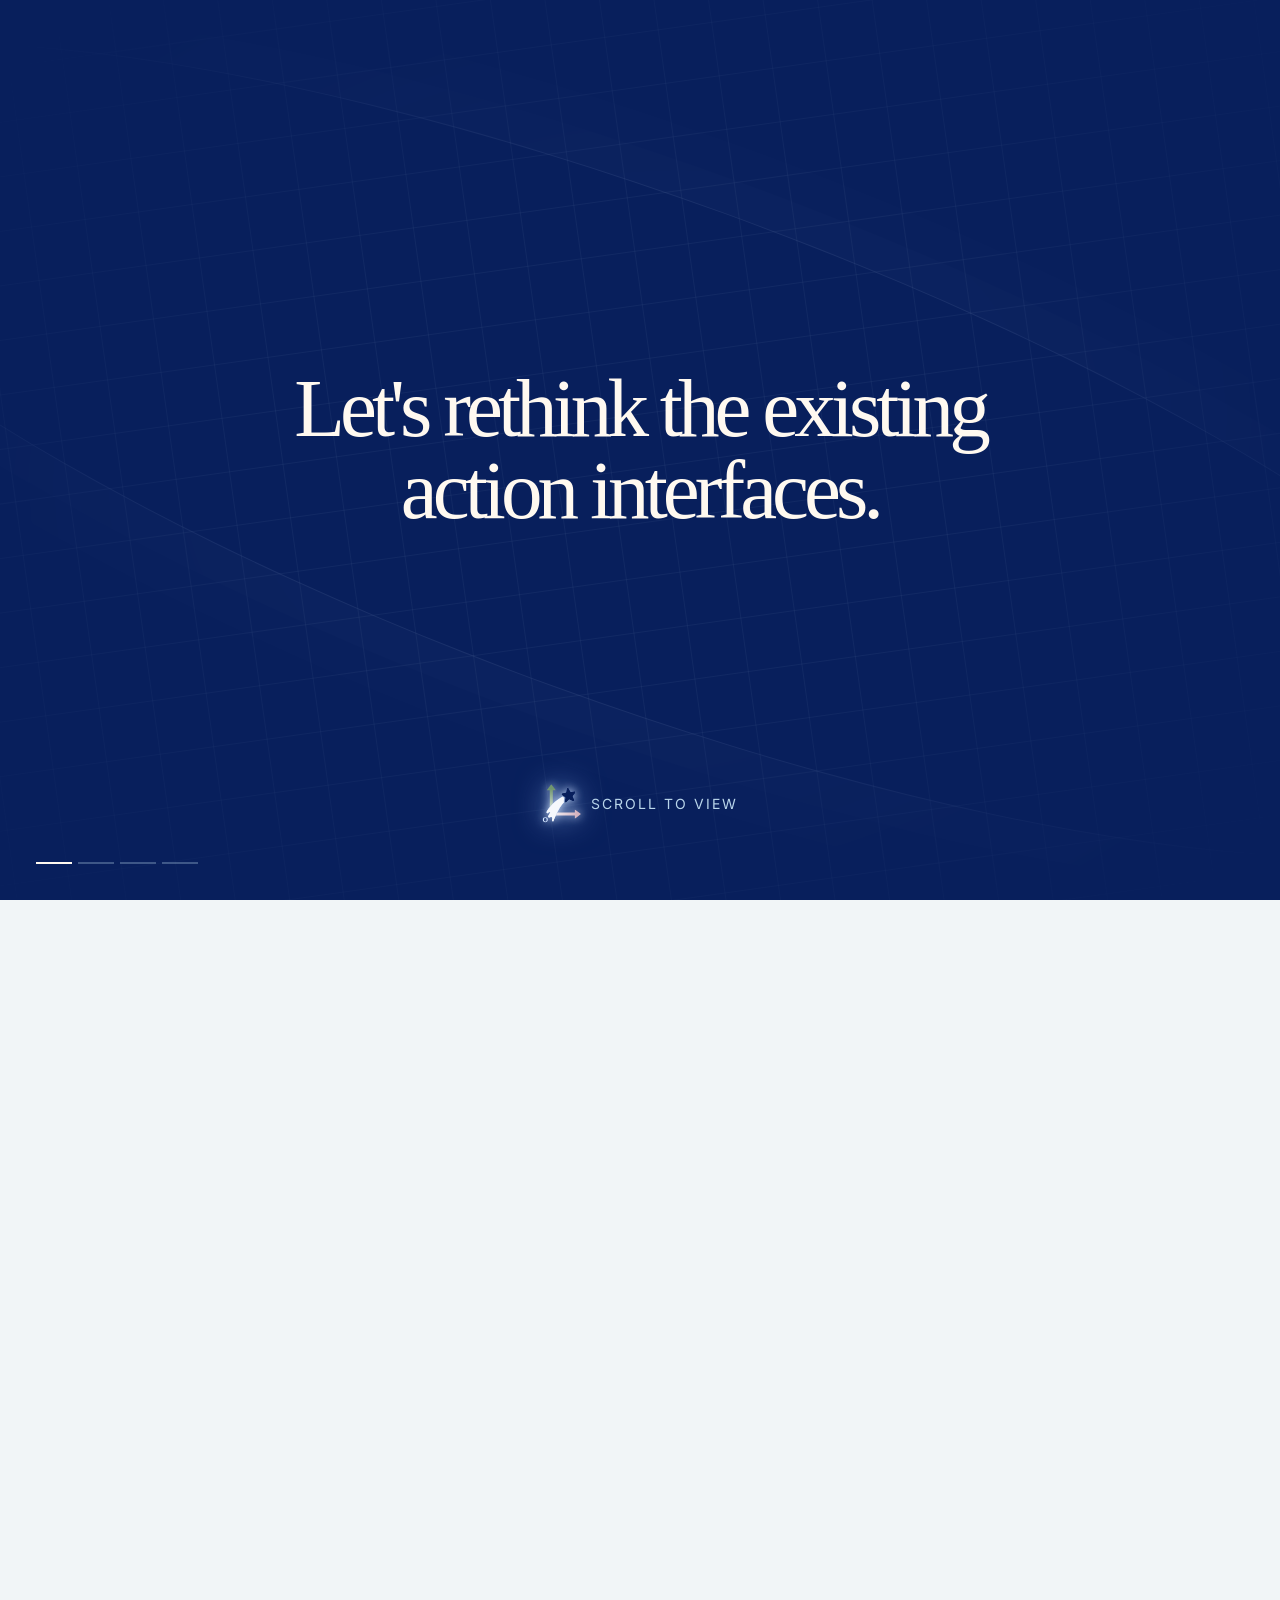
==== EASG/index.html @ 1a663f83 "Update EASG project page and publish experiment videos" ====
<!doctype html>
<html lang="en">
<head>
  <meta charset="utf-8">
  <meta name="viewport" content="width=device-width, initial-scale=1">
  <meta name="theme-color" content="#081F5C">
  <meta name="description" content="VLMs are Native Action Models — Explicit Action-Space Grounding for zero-shot and fine-tuned robotic manipulation.">
  <title>VLMs are Native Action Models · EASG</title>
  <link rel="icon" type="image/svg+xml" href="assets/project/star.svg">
  <link rel="preconnect" href="https://fonts.googleapis.com">
  <link rel="preconnect" href="https://fonts.gstatic.com" crossorigin>
  <link href="https://fonts.googleapis.com/css2?family=DM+Mono:wght@400;500&family=Inter:wght@400;500;600;700&display=swap" rel="stylesheet">
  <link rel="stylesheet" href="assets/css/easg.css?v=20261011-institution-gap-v14">
</head>
<body>
  <div class="noise" aria-hidden="true"></div>

  <div class="intro" id="intro" aria-label="Paper introduction">
    <div class="intro-grid" aria-hidden="true"></div>
    <div class="intro-inner">
      <div class="intro-stage" data-stage="0">
        <div class="intro-question intro-question-initial intro-slide">Let's rethink the existing<br>action interfaces.</div>
        <div class="intro-slide intro-comparison vla-comparison">
          <div class="intro-vla-visual"><img class="intro-pdf" src="assets/project/vla.svg?v=2" alt="VLA action-interface diagram"><strong>Cannot Zero-shot</strong></div>
          <p><span class="intro-vla-label">VLA:</span><br>Tokenized Action Representations | Action Experts | Action Pretraining</p>
        </div>
        <div class="intro-slide intro-comparison code-comparison">
          <img class="intro-pdf" src="assets/project/code_icons.svg" alt="Code-as-Policies external modules">
          <p><span class="intro-code-label">Code as Policies:</span><br>Rely on External Modules &amp; No Trainable Action Interface</p>
        </div>
  <div class="intro-question intro-question-repeat intro-slide">What's the most proper<br>action interface?</div>
      </div>
      <button class="scroll-cue" id="scroll-cue" type="button"><img src="assets/project/star.svg" alt="Project star icon"><span>scroll to view</span></button>
    </div>
    <div class="intro-progress"><span class="active"></span><span></span><span></span><span></span></div>
  </div>

  <header class="site-header" id="top">
    <a class="brand" href="#top" aria-label="Back to top"><img class="brand-mark" src="assets/project/star.svg" alt=""><span>EASG</span></a>
    <nav class="header-nav" aria-label="Primary navigation">
      <a href="#introduction">Introduction</a><a href="#method">Method</a><a href="#experiments">Experiments</a><a href="#summary">Summary</a>
    </nav>
  </header>

  <aside class="section-rail" aria-label="Page sections">
    <div class="rail-bars" id="rail-bars"></div>
    <div class="rail-preview" id="rail-preview"><span class="rail-preview-kicker">Current section</span><strong id="rail-title">Intro</strong><p id="rail-copy">EASG as an appropriate action interface.</p></div>
  </aside>

  <main>
    <section class="hero section-dark" id="introduction" data-section="INTRODUCTION" data-rail-copy="EASG as an appropriate action interface.">
      <div class="hero-backdrop" aria-hidden="true"><object class="hero-backdrop-pdf" data="assets/project/main_bg.pdf?v=20261006-direct#toolbar=0&amp;navpanes=0&amp;scrollbar=0&amp;view=FitH" type="application/pdf"></object></div>
      <div class="hero-wash" aria-hidden="true"></div>
      <div class="hero-content">
        <p class="eyebrow"><strong>E</strong>XPLICIT <strong>A</strong>CTION-<strong>S</strong>PACE <strong>G</strong>ROUNDING</p>
        <h2>VLMs are Native Action Models<span class="hero-dot">:</span></h2>
        <p class="hero-deck">Unleashing the manipulation capabilities of VLMs with Explicit Action-Space Grounding</p>
        <div class="author-list" aria-label="Authors">
          <span class="author-entry"><a href="https://openreview.net/profile?id=~jingkun_yi1" target="_blank" rel="noreferrer">Jingkun Yi</a><sup>1,2,*</sup></span><span>·</span>
          <span class="author-entry"><a href="https://hishujie.github.io/" target="_blank" rel="noreferrer">Shujie Zhang</a><sup>2,3,*</sup></span><span>·</span>
          <span class="author-entry"><a href="https://openreview.net/profile?id=~Zirui_Zhou6" target="_blank" rel="noreferrer">Zirui Zhou</a><sup>3</sup></span><span>·</span>
          <span class="author-entry"><a href="https://wang-haoxiao.github.io/" target="_blank" rel="noreferrer">Haoxiao Wang</a><sup>1</sup></span><span>·</span>
          <span class="author-entry"><a href="https://openreview.net/profile?id=~Haiyang_Sun6" target="_blank" rel="noreferrer">Haiyang Sun</a><sup>1</sup></span><span>·</span>
          <span class="author-entry"><a href="https://scholar.google.com/citations?user=dttX3KsAAAAJ&amp;hl=zh-CN" target="_blank" rel="noreferrer">Yuhang Dong</a><sup>1</sup></span><span>·</span>
          <span class="author-entry"><a href="https://sheldontsui.github.io/" target="_blank" rel="noreferrer">Xudong Xu</a><sup>2</sup></span><span>·</span>
          <span class="author-entry"><a href="https://xingbaji.github.io/" target="_blank" rel="noreferrer">Xing Shen</a><sup>2</sup></span><span>·</span>
          <span class="author-entry"><a href="https://openreview.net/profile?id=~Tao_Zhang100" target="_blank" rel="noreferrer">Tao Zhang</a><sup>1</sup></span><span>·</span>
          <span class="author-entry"><a href="https://scholar.google.com/citations?hl=en&amp;user=qYcgBbEAAAAJ&amp;view_op=list_works&amp;sortby=pubdate" target="_blank" rel="noreferrer">Yong Liu</a><sup>1</sup></span><span>·</span>
          <span class="author-entry"><a href="https://zhangzjn.github.io/" target="_blank" rel="noreferrer">Jiangning Zhang</a><sup>1,†</sup></span>
        </div>
        <p class="affiliations"><sup>1</sup> Zhejiang University&nbsp;&nbsp; <sup>2</sup> Shanghai Artificial Intelligence Laboratory&nbsp;&nbsp; <sup>3</sup> Tsinghua University</p>
        <div class="hero-institution-logos" aria-label="Affiliated institutions">
          <img class="institution-logo institution-logo-school" src="assets/project/zju-logo.svg" alt="Zhejiang University">
          <img class="institution-logo institution-logo-ai-lab" src="assets/project/ai-lab-logo.png" alt="Shanghai Artificial Intelligence Laboratory">
          <img class="institution-logo institution-logo-school" src="assets/project/tsinghua-logo.svg" alt="Tsinghua University">
        </div>
        <p class="author-notes"><sup>*</sup> Equal contribution&nbsp;&nbsp;&nbsp; <sup>†</sup> Corresponding author</p>
      </div>
    </section>

    <section class="section section-light intro-summary" id="overview" data-section="OVERVIEW" data-rail-copy="EASG as an appropriate action interface.">
      <div class="overview-project-links"><a href="files/paper.pdf?v=20261009-arxiv">PAPER</a><i>|</i><a href="https://github.com/General-Robo/EASG">GITHUB REPO</a><i>|</i><a href="#finetune">VIDEO</a></div>
      <p class="overview-tldr"><strong>tl;dr:</strong> We show that <em>explicit action-space grounding</em> enables pretrained VLMs not only to perform <em>zero-shot robotic manipulation</em>, but also to improve through <em>subsequent robot-data fine-tuning</em>.</p>
      <div class="section-card-body">
        <div class="section-caption"><span>OVERVIEW</span></div>
        <div class="summary-grid">
          <div class="abstract-card"><p class="eyebrow">ABSTRACT</p><p>Pretrained vision-language models (VLMs) already exhibit strong visual, spatial, and reasoning capabilities relevant to robotic manipulation. A key challenge in turning these capabilities into generalist manipulation policies is how to expose these capabilities through an appropriate action interface. <strong>Vision-language-action (VLA)</strong> models provide a unified trainable policy, but typically introduce learned action tokens, action heads, or action experts whose semantics must be acquired from robot trajectories before the model can act. In contrast, <strong>modular foundation-model-based manipulation methods</strong> can exploit pretrained VLM capabilities for zero-shot manipulation, but rely on external planning and control scaffolds that are not end-to-end trainable as a unified continuous-action policy. We introduce EASG, an Explicit Action-Space Grounding framework that bridges these two paradigms. EASG makes the semantics of a continuous robot action space directly observable in the VLM’s perceptual context by projecting a tool center point (TCP)-centered action frame into first-person observations, while expressing actions through the VLM’s native textual generation interface. This allows pretrained VLMs to directly translate their existing visual-spatial reasoning into executable robot actions, without robot-action pretraining or auxiliary learned modules. At the same time, the same interface supports direct fine-tuning with robot trajectories, allowing the model to continuously improve upon the manipulation capabilities unleashed by EASG. We demonstrate that EASG enables zero-shot manipulation and generalization across object positions, categories, and robot embodiments, while remaining effectively trainable in continuous action spaces. These results suggest that, given an appropriate action interface, pretrained VLMs can themselves serve as native action models for robotic manipulation.</p><div class="metric-strip"><span><strong>0</strong><small>Action Pretraining</small></span><span><strong>30</strong><small>Demos to Match EASG-VLM Zero-shot</small></span><span><strong>0.8B</strong><small>Least Scale to Exceed OpenVLA</small></span></div></div>
        </div>
        <figure class="figure-card teaser-figure"><img src="assets/project/teaser.svg" alt="Paper teaser showing the EASG action frame and manipulation results" loading="lazy" decoding="async"><figcaption>EASG grounds the <strong>VLM-native action</strong> in the <strong>Tool-Center-Point</strong> frame.</figcaption></figure>
      </div>
    </section>

    <section class="section section-light method-intro" id="method" data-section="METHOD" data-rail-copy="A unified action interface.">
      <div class="section-caption"><span>METHOD</span></div>
      <div class="section-heading stack-note"><div><p class="eyebrow">A UNIFIED ACTION INTERFACE</p><h2><strong>EASG:</strong> Explicit Action-Space Grounding</h2></div></div>
      <figure class="figure-card method-figure"><img src="assets/project/method.svg" alt="EASG method overview diagram" loading="lazy" decoding="async"><figcaption>EASG explicitly grounds robot-action semantics in the VLM’s perceptual context and expresses actions through its native textual generation interface.</figcaption></figure>
      <div class="method-grid">
        <article class="method-card method-card-grounding"><span class="method-index">3.1</span><div><h3>Explicit action-space grounding</h3><p>Anchor a local action frame at the <strong>current TCP</strong> and <strong>project its origin and axes</strong> into the wrist view.</p><div class="method-card-formula" aria-label="Projection of the grounded action frame"><math display="block"><mrow><msub><mi mathvariant="bold">u</mi><mi>j</mi></msub><mo>=</mo><mi>π</mi><mo>[</mo><mi mathvariant="bold">K</mi><mo>(</mo><msubsup><mi mathvariant="bold">p</mi><mrow><mi>A</mi><mi>t</mi></mrow><mi>C</mi></msubsup><mo>+</mo><mi>ℓ</mi><msubsup><mi mathvariant="bold">R</mi><mrow><mi>A</mi><mi>t</mi></mrow><mi>C</mi></msubsup><msub><mi mathvariant="bold">e</mi><mi>j</mi></msub><mo>)</mo><mo>]</mo></mrow></math></div><p>The VLM predicts motion in this common frame, with inverse kinematics executing it on each robot.</p><div class="method-card-formula" aria-label="Robot-frame execution and inverse kinematics"><math display="block"><mrow><msubsup><mi mathvariant="bold">Δp</mi><mi>t</mi><mi>B</mi></msubsup><mo>=</mo><msubsup><mi mathvariant="bold">R</mi><mrow><mi>A</mi><mi>t</mi></mrow><mi>B</mi></msubsup><msubsup><mi mathvariant="bold">Δp</mi><mi>t</mi><mi>A</mi></msubsup><mo>,</mo><mspace width="1em"/><msubsup><mi mathvariant="bold">q</mi><mi>t</mi><mo>*</mo></msubsup><mo>=</mo><mi>IK</mi><mo>(</mo><msubsup><mi mathvariant="bold">T</mi><mi>t</mi><mrow><mi>B</mi><mo>,</mo><mo>*</mo></mrow></msubsup><mo>;</mo><msub><mi mathvariant="bold">q</mi><mi>t</mi></msub><mo>)</mo></mrow></math></div></div></article>
        <article class="method-card"><span class="method-index">3.2</span><div><h3>VLM-native textual actions</h3><p>Serialize translation, rotation, state, and gripper commands with the pretrained vocabulary — no new action head required.</p></div><div class="action-code"><div class="action-code-line"><span class="action-gripper">0 <em>(task state)</em></span> <i>|</i> <span class="action-large">+0.40,-0.10,+0.91,+6.00</span> <em>(translation)</em></div><div class="action-code-line"><span class="action-large">+0.00,+0.00,+1.00,-45.00</span> <em>(rotation)</em> <i>|</i> <span class="action-gripper">+1.00 <em>(gripper)</em></span></div></div></article>
        <article class="method-card method-card-training">
          <span class="method-index">3.3</span>
          <div>
            <h3>Causal language-model fine-tuning</h3>
            <p>Given a demonstrated action sequence <em>y*</em> = (<em>y</em><sub>1</sub><sup>*</sup>, …, <em>y</em><sub>N</sub><sup>*</sup>), fine-tune the VLM directly with standard causal language-model cross-entropy.</p>
            <div class="method-card-formula training-formula" aria-label="Causal language-model cross-entropy loss">
              <math display="block">
                <mrow>
                  <msub><mi mathvariant="script">L</mi><mtext>CE</mtext></msub>
                  <mo>=</mo><mo>−</mo>
                  <munderover><mo>∑</mo><mrow><mi>k</mi><mo>=</mo><mn>1</mn></mrow><mi>N</mi></munderover>
                  <mi>log</mi>
                  <msub><mi>p</mi><mi>θ</mi></msub>
                  <mo>(</mo>
                  <msubsup><mi>y</mi><mi>k</mi><mo>*</mo></msubsup>
                  <mo>|</mo>
                  <msubsup><mi>y</mi><mrow><mo>&lt;</mo><mi>k</mi></mrow><mo>*</mo></msubsup>
                  <mo>,</mo><mi>I</mi><mo>,</mo><mi>G</mi><mo>,</mo><mi>l</mi>
                  <mo>)</mo>
                </mrow>
              </math>
            </div>
          </div>
        </article>
        <article class="method-card method-card-grammar" id="method-gcd">
          <span class="method-index">3.4</span>
          <div>
            <h3>Grammar-constrained decoding</h3>
            <p>Keep autoregressive generation native while restricting outputs to valid action formats and numeric precision.</p>
            <div class="method-card-formula grammar-formula" aria-label="Grammar-constrained decoding logits">
              <math display="block">
                <mrow>
                  <mover accent="true"><msub><mi>z</mi><mi>k</mi></msub><mo>~</mo></mover>
                  <mo>(</mo><mi>v</mi><mo>)</mo><mo>=</mo>
                  <mo>{</mo>
                  <mtable columnalign="left left" columnspacing="1.1em" rowspacing=".45em">
                    <mtr>
                      <mtd><msub><mi>z</mi><mi>k</mi></msub><mo>(</mo><mi>v</mi><mo>)</mo><mo>,</mo></mtd>
                      <mtd><mi>v</mi><mo>∈</mo><msub><mi mathvariant="script">V</mi><mi>G</mi></msub><mo>(</mo><msub><mi>y</mi><mrow><mo>&lt;</mo><mi>k</mi></mrow></msub><mo>)</mo><mo>,</mo></mtd>
                    </mtr>
                    <mtr>
                      <mtd><mo>−∞</mo><mo>,</mo></mtd>
                      <mtd><mtext>otherwise.</mtext></mtd>
                    </mtr>
                  </mtable>
                </mrow>
              </math>
            </div>
          </div>
        </article>
      </div>
    </section>

    <section class="section section-exp experiments-intro" id="experiments" data-section="EXPERIMENTS" data-rail-copy="From zero-shot manipulation to post-training and transfer.">
      <div class="section-caption"><span>EXPERIMENTS</span></div>
      <div class="experiment-setup-grid">
        <figure class="experiment-setup-figure">
          <img src="assets/project/RealSceneSetup.svg" alt="UR3 real-world robot setup with wrist-mounted RGB-D and external cameras" loading="lazy" decoding="async">
          <figcaption><strong>Real-world robot setup.</strong></figcaption>
        </figure>
        <div class="experiment-setup-copy">
          <p class="eyebrow">REAL-WORLD EVALUATION</p>
          <h2>Experimental Setup.</h2>
          <p>We evaluate EASG on a 6-DoF UR3 with wrist-mounted RGB-D and external cameras across rigid, articulated, deformable, precise, and long-horizon tasks.</p>
          <p>Task Group 1 measures native zero-shot manipulation on simpler tasks, while Task Group 2 tests whether robot-data fine-tuning can extend EASG to more precise, complex, and long-horizon tasks.</p>
        </div>
      </div>

      <div class="experiment-task-groups">
        <div class="experiment-task-panel experiment-task-panel-one">
          <h3>Task Group 1: Zero-shot evaluation tasks.</h3>
          <table class="experiment-task-table">
            <thead><tr><th>Type</th><th>Task</th><th>Task description</th></tr></thead>
            <tbody>
              <tr><th rowspan="3" scope="rowgroup">Rigid</th><td class="task-code">1.1.1</td><td>Grasp the cucumber</td></tr>
              <tr><td class="task-code">1.1.2</td><td>Pick up the block</td></tr>
              <tr><td class="task-code">1.1.3</td><td>Pick up the banana and put it on the plate</td></tr>
              <tr><th rowspan="2" scope="rowgroup">Articulated</th><td class="task-code">1.2.1</td><td>Close the laptop</td></tr>
              <tr><td class="task-code">1.2.2</td><td>Push the drawer closed</td></tr>
              <tr><th scope="row">Deformable</th><td class="task-code">1.3</td><td>Fold the towel</td></tr>
            </tbody>
          </table>
        </div>

        <div class="experiment-task-panel experiment-task-panel-two">
          <h3>Task Group 2: Capability extension tasks.</h3>
          <table class="experiment-task-table">
            <thead><tr><th>Type</th><th>Task</th><th>Task description</th></tr></thead>
            <tbody>
              <tr><th scope="row">Deformable</th><td class="task-code">2.1</td><td>Fold the T-shirt in half.</td></tr>
              <tr><th scope="row">Articulated</th><td class="task-code">2.2</td><td>Open the laptop.</td></tr>
              <tr><th rowspan="2" scope="rowgroup">Precise</th><td class="task-code">2.3.1</td><td>Pick up the ring and put it on one of the pegs.</td></tr>
              <tr><td class="task-code">2.3.2</td><td>Hang the cup on the peg.</td></tr>
              <tr><th rowspan="2" scope="rowgroup">Long-horizon</th><td class="task-code">2.4.1</td><td>Open the drawer, then put the Rubik's Cube in the drawer.</td></tr>
              <tr><td class="task-code">2.4.2</td><td>Put the grapes in the drawer, then close the drawer.</td></tr>
            </tbody>
          </table>
        </div>
        <p class="experiment-task-caption"><strong>Real-world task setups.</strong> See the paper appendix for the full object group included in the evaluation.</p>
      </div>
    </section>

    <section class="section section-exp zero-shot" id="zero-shot" data-section="ZERO-SHOT" data-rail-copy="Click a task type, then switch the task window.">
        <div class="section-caption"><span>ZERO-SHOT</span></div>
      <div class="section-heading stack-note"><div><p class="eyebrow">ZERO-SHOT MANIPULATION</p><div class="zero-shot-title-row"><img class="zero-shot-title-icon" src="assets/project/qwen.svg" alt="Qwen" loading="lazy" decoding="async"><h2>VLM Zero-shot Manipulation Capability</h2></div><p class="section-note">Qwen-3.8-27B + EASG | Evaluation of 30 trials per task</p></div></div>
      <div class="zero-grid">
        <div class="task-type-list" role="tablist" aria-label="Zero-shot task types"><button class="task-type active" data-type="Rigid" role="tab">Rigid <small>3 tasks</small></button><button class="task-type" data-type="Articulated" role="tab">Articulated <small>2 tasks</small></button><button class="task-type" data-type="Deformable" role="tab">Deformable <small>1 task</small></button><div class="zero-status-card"><span class="success-pill">EASG · zero-shot</span></div></div>
        <div class="zero-display"><div class="video-shell"><div class="video-topline"><span id="zero-type-label">RIGID · EXTERIOR + WRIST</span><span class="video-status" id="zero-video-status">VIDEO PLACEHOLDER</span></div><video class="zero-video" id="zero-video" controls muted loop playsinline preload="metadata" aria-label="Zero-shot exterior and wrist demonstration" hidden></video><div class="video-placeholder" id="zero-video-placeholder"><div class="play-orbit">▶</div><p>Drop the stitched exterior + wrist clip here</p><small id="zero-task-label">1.1.1 · Grasp the cucumber</small></div><div class="video-switcher" id="zero-switcher"><button class="active" data-task="1.1.1">1.1.1</button><button data-task="1.1.2">1.1.2</button><button data-task="1.1.3">1.1.3</button></div></div><div class="task-description"><p id="zero-description">Grasp the cucumber</p></div></div>
      </div>
    </section>

    <section class="section section-exp demo-section" id="data-efficiency" data-section="DATA EFFICIENCY" data-rail-copy="Thirty trajectories close the gap.">
      <div class="section-caption"><span>DATA EFFICIENCY</span></div>
      <div class="section-heading compact stack-note"><div><p class="eyebrow">Q1 · COMPARISON</p><h2>How many trajectories does a VLA model need<br>to catch up EASG-VLM <strong>zero-shot</strong> performance?</h2><p class="section-note">We use Qwen-3.8-27B for comparison.</p></div></div>
      <div class="demo-chart" id="demo-chart" data-level="10">
        <div class="chart-area">
          <div class="chart-series-legend" aria-label="Fine-tuned VLA baselines">
            <span><i style="--series:#5DB3AE"></i>π₀.₅</span>
            <span><i style="--series:#F09137"></i>π₀-FAST</span>
            <span><i style="--series:#9B74D6"></i>GR00T N1.6</span>
            <span><i style="--series:#497DB0"></i>OpenVLA-OFT</span>
          </div>
          <svg class="trajectory-chart" viewBox="0 0 760 285" role="img" aria-label="Success rate of four VLA baselines as the number of demonstrations increases">
            <g class="demo-grid-lines">
              <line x1="76" y1="26" x2="684" y2="26"></line><text x="62" y="31">100%</text>
              <line x1="76" y1="84" x2="684" y2="84"></line><text x="62" y="89">75%</text>
              <line x1="76" y1="142" x2="684" y2="142"></line><text x="62" y="147">50%</text>
              <line x1="76" y1="200" x2="684" y2="200"></line><text x="62" y="205">25%</text>
              <line x1="76" y1="258" x2="684" y2="258"></line><text x="62" y="263">0%</text>
            </g>
            <g class="demo-x-guides"><line x1="76" y1="26" x2="76" y2="258"></line><line x1="228" y1="26" x2="228" y2="258"></line><line x1="380" y1="26" x2="380" y2="258"></line><line x1="532" y1="26" x2="532" y2="258"></line><line x1="684" y1="26" x2="684" y2="258"></line></g>
            <text class="demo-axis-title demo-axis-title-y" x="17" y="144" transform="rotate(-90 17 144)">Avg. success rate</text>
            <line class="easg-reference" x1="76" y1="73.8" x2="684" y2="73.8"></line>
            <text class="easg-reference-label" x="680" y="65"><tspan>Ours Zero-shot · </tspan><tspan class="demo-inline-number">79.4%</tspan></text>
            <g id="demo-series-layer"></g>
          </svg>
          <div class="chart-x" aria-label="Demonstrations per task">
            <button class="active" data-demo="10" aria-label="Select 10 demonstrations"><span class="chart-select-indicator"><b>SELECT</b><svg viewBox="0 0 24 28" aria-hidden="true"><path d="M12 2V20M5 14L12 21L19 14"></path></svg></span><span class="x-value">10</span></button>
            <button data-demo="20" aria-label="Select 20 demonstrations"><span class="chart-select-indicator"><b>SELECT</b><svg viewBox="0 0 24 28" aria-hidden="true"><path d="M12 2V20M5 14L12 21L19 14"></path></svg></span><span class="x-value">20</span></button>
            <button data-demo="30" aria-label="Select 30 demonstrations"><span class="chart-select-indicator"><b>SELECT</b><svg viewBox="0 0 24 28" aria-hidden="true"><path d="M12 2V20M5 14L12 21L19 14"></path></svg></span><span class="x-value">30</span></button>
            <button data-demo="40" aria-label="Select 40 demonstrations"><span class="chart-select-indicator"><b>SELECT</b><svg viewBox="0 0 24 28" aria-hidden="true"><path d="M12 2V20M5 14L12 21L19 14"></path></svg></span><span class="x-value">40</span></button>
            <button data-demo="50" aria-label="Select 50 demonstrations"><span class="chart-select-indicator"><b>SELECT</b><svg viewBox="0 0 24 28" aria-hidden="true"><path d="M12 2V20M5 14L12 21L19 14"></path></svg></span><span class="x-value">50</span></button>
          </div>
          <div class="chart-axis-title chart-axis-title-x">Demonstrations per task</div>
        </div>
        <aside class="chart-readout"><span>SELECTED TRAJECTORIES</span><strong id="demo-readout">10</strong><div class="demo-score-list" id="demo-score"></div></aside>
      </div>
      <div class="finding-box"><span class="finding-bar"></span><p>Around 30 demonstrations are sufficient for fine-tuned VLA policies to catch up.</p></div>
    </section>

    <section class="section section-exp randomization-section" id="randomization" data-section="RANDOMIZATION" data-rail-copy="FREE Movement and Rotation&#10;within Manipulation Area">
      <div class="section-caption"><span>RANDOMIZATION</span></div>
      <div class="section-heading compact stack-note"><div><p class="eyebrow">Q1 · ROBUSTNESS</p><h2>Three dimensions of randomization.</h2></div></div>
      <div class="randomization-panel" id="randomization-panel" data-task="cucumber">
        <div class="randomization-task-tabs" role="tablist" aria-label="Randomization task settings">
          <button class="active" type="button" role="tab" aria-selected="true" aria-label="Task 1.1.1, grasp the cucumber" data-randomization-task="cucumber"><span>1.1.1</span></button>
          <button type="button" role="tab" aria-selected="false" aria-label="Task 1.1.2, pick up the block" data-randomization-task="cube"><span>1.1.2</span></button>
          <button type="button" role="tab" aria-selected="false" aria-label="Task 1.1.3, pick up the banana and put it on the plate" data-randomization-task="banana"><span>1.1.3</span></button>
          <button type="button" role="tab" aria-selected="false" aria-label="Task 1.2.1, close laptop" data-randomization-task="laptop"><span>1.2.1</span></button>
          <button type="button" role="tab" aria-selected="false" aria-label="Task 1.2.2, close the drawer" data-randomization-task="drawer"><span>1.2.2</span></button>
          <button type="button" role="tab" aria-selected="false" aria-label="Task 1.3, fold the towel" data-randomization-task="towel"><span>1.3</span></button>
        </div>
        <div class="randomization-source-scroll">
          <div class="randomization-source">
            <div class="randomization-pdf-frame">
              <img class="randomization-pdf" src="assets/project/randomization-reordered-web.svg?v=20261007-updated" alt="Task Group 1 examples of color, position, and pose randomization in task-number order" loading="lazy" decoding="async">
            </div>
            <div class="randomization-column-map" aria-label="Select a task directly from the randomization figure">
              <button class="active" type="button" aria-label="Show randomization for Task 1.1.1, grasp the cucumber" data-randomization-task="cucumber"></button>
              <button type="button" aria-label="Show randomization for Task 1.1.2, pick up the block" data-randomization-task="cube"></button>
              <button type="button" aria-label="Show randomization for Task 1.1.3, pick up the banana and put it on the plate" data-randomization-task="banana"></button>
              <button type="button" aria-label="Show randomization for Task 1.2.1, close laptop" data-randomization-task="laptop"></button>
              <button type="button" aria-label="Show randomization for Task 1.2.2, close the drawer" data-randomization-task="drawer"></button>
              <button type="button" aria-label="Show randomization for Task 1.3, fold the towel" data-randomization-task="towel"></button>
            </div>
          </div>
        </div>
        <p class="section-note randomization-note">For tasks that EASG-VLM can complete zero-shot, objects may move and rotate <strong>FREELY</strong> within the manipulation area.</p>
        <div class="randomization-video-window" id="randomization-video-window">
          <div class="randomization-video-caption">
            <strong id="randomization-video-task">1.1.1 · Grasp the cucumber (×1)</strong>
          </div>
          <div class="randomization-video-list" id="randomization-video-list" aria-label="Randomized zero-shot rollouts" aria-live="polite">
            <div class="randomization-video-card"><span>01</span><video class="randomization-video" controls muted loop playsinline preload="metadata" aria-label="Task 1.1.1 randomized rollout 1"><source src="assets/project/videos/videos/grasp_the_cucumber/combine-web.mp4" type="video/mp4"></video></div>
          </div>
        </div>
      </div>
    </section>

    <section class="section section-exp libero-section" id="libero" data-section="LIBERO" data-rail-copy="Qwen-3.5-0.8B approaches π₀-FAST on LIBERO.">
      <div class="section-caption"><span>LIBERO</span></div>
      <div class="section-heading stack-note"><div><p class="eyebrow">Q2 · SIMULATION</p><h2>Fine-tuning VLMs in Simulation.</h2></div></div>
      <div class="libero-grid">
        <div class="radar-wrap">
          <svg class="radar" viewBox="0 0 420 360" role="img" aria-label="LIBERO radar comparison">
            <g class="radar-skeleton">
              <circle cx="210" cy="180" r="135"/><circle cx="210" cy="180" r="100"/><circle cx="210" cy="180" r="65"/>
              <line x1="210" y1="180" x2="210" y2="45"/><line x1="210" y1="180" x2="338.4" y2="138.3"/><line x1="210" y1="180" x2="289.4" y2="289.2"/><line x1="210" y1="180" x2="130.6" y2="289.2"/><line x1="210" y1="180" x2="81.6" y2="138.3"/>
            </g>
            <g class="radar-labels"><text x="210" y="27" text-anchor="middle">SPATIAL</text><text x="344" y="135">OBJECT</text><text x="294" y="319">GOAL</text><text x="126" y="319" text-anchor="end">10</text><text x="76" y="135" text-anchor="end">AVERAGE</text></g>
            <polygon class="radar-data radar-ours" points="210,55.1 330.4,140.9 275.9,270.8 159.5,249.6 103,145.2" data-method="ours"/>
            <polygon class="radar-data radar-pi" points="210,49.9 334.3,139.6 280.3,276.8 162.2,245.7 100.2,144.3" data-method="pi"/>
            <polygon class="radar-data radar-octo" points="210,73.5 320,144.2 277.1,272.4 169.5,235.8 113.6,148.7" data-method="octo"/>
            <polygon class="radar-data radar-openvla" points="210,65.7 323.5,143.1 272.8,266.5 167.4,238.6 111.8,148.1" data-method="openvla"/>
            <g class="radar-values radar-values-ours"><circle cx="210" cy="55.1" r="3.4"/><circle cx="330.4" cy="140.9" r="3.4"/><circle cx="275.9" cy="270.8" r="3.4"/><circle cx="159.5" cy="249.6" r="3.4"/><circle cx="103" cy="145.2" r="3.4"/><text x="218" y="51">92.5</text><text x="337" y="137">93.8</text><text x="282" y="283">83.1</text><text x="153" y="262" text-anchor="end">63.7</text><text x="96" y="141" text-anchor="end">83.3</text></g>
            <g class="radar-values radar-values-pi"><circle cx="210" cy="49.9" r="3.4"/><circle cx="334.3" cy="139.6" r="3.4"/><circle cx="280.3" cy="276.8" r="3.4"/><circle cx="162.2" cy="245.7" r="3.4"/><circle cx="100.2" cy="144.3" r="3.4"/><text x="218" y="43">96.4</text><text x="341" y="132">96.8</text><text x="286" y="292">88.6</text><text x="151" y="257" text-anchor="end">60.2</text><text x="93" y="137" text-anchor="end">85.5</text></g>
            <g class="radar-values radar-values-octo"><circle cx="210" cy="73.5" r="3.4"/><circle cx="320" cy="144.2" r="3.4"/><circle cx="277.1" cy="272.4" r="3.4"/><circle cx="169.5" cy="235.8" r="3.4"/><circle cx="113.6" cy="148.7" r="3.4"/><text x="218" y="78">78.9</text><text x="327" y="141">85.7</text><text x="283" y="285">84.6</text><text x="163" y="248" text-anchor="end">51.1</text><text x="107" y="145" text-anchor="end">75.1</text></g>
            <g class="radar-values radar-values-openvla"><circle cx="210" cy="65.7" r="3.4"/><circle cx="323.5" cy="143.1" r="3.4"/><circle cx="272.8" cy="266.5" r="3.4"/><circle cx="167.4" cy="238.6" r="3.4"/><circle cx="111.8" cy="148.1" r="3.4"/><text x="201" y="63" text-anchor="end">84.7</text><text x="330" y="151">88.4</text><text x="267" y="278" text-anchor="end">79.2</text><text x="174" y="242">53.7</text><text x="105" y="154" text-anchor="end">76.5</text></g>
          </svg>
          <p class="libero-figure-caption">Qwen-3.5-0.8B exceeds OpenVLA and approaches π₀-FAST in LIBERO under the same input observation settings.</p>
        </div>
        <div class="method-toggles"><p class="method-toggle-label">METHOD</p><button class="method-toggle active" data-method="ours"><span class="legend-dot ours"></span><strong>Ours · Qwen-3.5-0.8B</strong><small>92.5 / 93.8 / 83.1 / 63.7 / <b>83.3</b></small></button><button class="method-toggle" data-method="pi"><span class="legend-dot pi"></span><strong>π₀-FAST</strong><small>96.4 / 96.8 / 88.6 / 60.2 / <b>85.5</b></small></button><button class="method-toggle" data-method="octo"><span class="legend-dot octo"></span><strong>Octo</strong><small>78.9 / 85.7 / 84.6 / 51.1 / <b>75.1</b></small></button><button class="method-toggle" data-method="openvla"><span class="legend-dot openvla"></span><strong>OpenVLA</strong><small>84.7 / 88.4 / 79.2 / 53.7 / <b>76.5</b></small></button></div>
      </div>
    </section>

    <section class="section section-exp finetune" id="finetune" data-section="FINE-TUNING" data-rail-copy="VLMs can be fine-tuned beyond their zero-shot capabilities.">
      <div class="section-caption"><span>FINE-TUNING</span></div>
      <div class="section-heading stack-note"><div><p class="eyebrow">Q2 · REAL WORLD</p><h2>Fine-tuning VLMs to extend their capabilities.</h2><p class="section-note">We fine-tune the Qwen-3.8-27B following the textual action learning procedure on Task Group 2, which contains more challenging tasks that cannot be completed by Qwen-3.8-27B zero-shot.</p></div></div>
      <div class="finetune-stack">
        <div class="finetune-chart" aria-label="Fine-tuned success rates for Ours, Pi0-FAST, Octo, and OpenVLA across Task Group 2">
          <svg viewBox="0 0 680 280" role="img">
            <g class="finetune-legend">
              <g transform="translate(40 14)"><line x1="0" y1="0" x2="28" y2="0"/><circle cx="14" cy="0" r="3"/><text x="34" y="4">Ours (Qwen-3.5-0.8B)</text></g>
              <g class="legend-pi" transform="translate(250 14)"><line x1="0" y1="0" x2="28" y2="0"/><circle cx="14" cy="0" r="3"/><text x="34" y="4">Pi0-FAST</text></g>
              <g class="legend-octo" transform="translate(370 14)"><line x1="0" y1="0" x2="28" y2="0"/><circle cx="14" cy="0" r="3"/><text x="34" y="4">Octo</text></g>
              <g class="legend-openvla" transform="translate(463 14)"><line x1="0" y1="0" x2="28" y2="0"/><circle cx="14" cy="0" r="3"/><text x="34" y="4">OpenVLA</text></g>
            </g>
            <g class="chart-grid"><line x1="48" y1="38" x2="650" y2="38"/><line x1="48" y1="65" x2="650" y2="65"/><line x1="48" y1="92" x2="650" y2="92"/><line x1="48" y1="119" x2="650" y2="119"/><line x1="48" y1="147" x2="650" y2="147"/><line x1="48" y1="174" x2="650" y2="174"/><line x1="48" y1="201" x2="650" y2="201"/><line x1="48" y1="228" x2="650" y2="228"/></g>
            <g class="chart-y-labels"><text x="29" y="42">90</text><text x="29" y="69">80</text><text x="29" y="96">70</text><text x="29" y="123">60</text><text x="29" y="151">50</text><text x="29" y="178">40</text><text x="29" y="205">30</text><text x="29" y="232">20</text></g>
            <text class="chart-axis-y" x="14" y="138" transform="rotate(-90 14 138)" text-anchor="middle">SR (%)</text>
            <polyline class="chart-series chart-series-openvla" points="64,92.3 177,155.5 290,164.7 403,228 516,83.3 629,74.1"/>
            <polyline class="chart-series chart-series-octo" points="64,83.3 177,173.7 290,155.5 403,209.8 516,65.1 629,74.1"/>
            <polyline class="chart-series chart-series-ours" points="64,65.1 177,110.5 290,128.4 403,164.7 516,74.1 629,56.2"/>
            <polyline class="chart-series chart-series-pi" points="64,56.2 177,92.3 290,137.6 403,146.6 516,65.1 629,56.2"/>
            <g class="chart-dots openvla-dots"><circle cx="64" cy="92.3" r="3.5"/><circle cx="177" cy="155.5" r="3.5"/><circle cx="290" cy="164.7" r="3.5"/><circle cx="403" cy="228" r="3.5"/><circle cx="516" cy="83.3" r="3.5"/><circle cx="629" cy="74.1" r="3.5"/></g>
            <g class="chart-dots octo-dots"><circle cx="64" cy="83.3" r="3.5"/><circle cx="177" cy="173.7" r="3.5"/><circle cx="290" cy="155.5" r="3.5"/><circle cx="403" cy="209.8" r="3.5"/><circle cx="516" cy="65.1" r="3.5"/><circle cx="629" cy="74.1" r="3.5"/></g>
            <g class="chart-dots ours-dots"><circle cx="64" cy="65.1" r="3.5"/><circle cx="177" cy="110.5" r="3.5"/><circle cx="290" cy="128.4" r="3.5"/><circle cx="403" cy="164.7" r="3.5"/><circle cx="516" cy="74.1" r="3.5"/><circle cx="629" cy="56.2" r="3.5"/></g>
            <g class="chart-dots pi-dots"><circle cx="64" cy="56.2" r="3.5"/><circle cx="177" cy="92.3" r="3.5"/><circle cx="290" cy="137.6" r="3.5"/><circle cx="403" cy="146.6" r="3.5"/><circle cx="516" cy="65.1" r="3.5"/><circle cx="629" cy="56.2" r="3.5"/></g>
            <g class="finetune-values values-ours"><text x="49" y="62" text-anchor="end">80.0</text><text x="164" y="120" text-anchor="end">63.3</text><text x="300" y="124">56.7</text><text x="389" y="174" text-anchor="end">43.3</text><text x="529" y="68">76.7</text><text x="641" y="61">83.3</text></g>
            <g class="finetune-values values-pi"><text x="75" y="52">83.3</text><text x="177" y="84" text-anchor="middle">70.0</text><text x="276" y="145" text-anchor="end">53.3</text><text x="403" y="138" text-anchor="middle">50.0</text><text x="500" y="56" text-anchor="end">80.0</text><text x="616" y="48" text-anchor="end">83.3</text></g>
            <g class="finetune-values values-octo"><text x="76" y="84">73.3</text><text x="177" y="186" text-anchor="middle">40.0</text><text x="301" y="158">46.7</text><text x="390" y="205" text-anchor="end">26.7</text><text x="532" y="73">80.0</text><text x="641" y="79">76.7</text></g>
            <g class="finetune-values values-openvla"><text x="57" y="105" text-anchor="end">70.0</text><text x="177" y="151" text-anchor="middle">46.7</text><text x="290" y="176" text-anchor="middle">43.3</text><text x="413" y="239">20.0</text><text x="516" y="94" text-anchor="middle">73.3</text><text x="617" y="89" text-anchor="end">76.7</text></g>
            <g class="chart-task-labels"><text x="64" y="253" text-anchor="middle">2.1</text><text x="177" y="253" text-anchor="middle">2.2</text><text x="290" y="253" text-anchor="middle">2.3.1</text><text x="403" y="253" text-anchor="middle">2.3.2</text><text x="516" y="253" text-anchor="middle">2.4.1</text><text x="629" y="253" text-anchor="middle">2.4.2</text></g>
          </svg>
        </div>
        <div class="finetune-task-strip"><button class="task-index active" data-finetune="2.1"><b>2.1</b><span class="task-thumb"><img src="assets/project/finetune_tasks/task_2_1.png" alt="Task 2.1: fold the T-shirt in half" loading="lazy" decoding="async"></span><em>Fold the T-shirt in half.</em></button><button class="task-index" data-finetune="2.2"><b>2.2</b><span class="task-thumb"><img src="assets/project/finetune_tasks/task_2_2.png" alt="Task 2.2: open the laptop" loading="lazy" decoding="async"></span><em>Open the laptop.</em></button><button class="task-index" data-finetune="2.3.1"><b>2.3.1</b><span class="task-thumb"><img src="assets/project/finetune_tasks/task_2_3_1.png" alt="Task 2.3.1: place the ring on a peg" loading="lazy" decoding="async"></span><em>Pick up the ring and place it on a peg.</em></button><button class="task-index" data-finetune="2.3.2"><b>2.3.2</b><span class="task-thumb"><img src="assets/project/finetune_tasks/task_2_3_2.png" alt="Task 2.3.2: hang the cup on the peg" loading="lazy" decoding="async"></span><em>Hang the cup on the peg.</em></button><button class="task-index" data-finetune="2.4.1"><b>2.4.1</b><span class="task-thumb"><img src="assets/project/finetune_tasks/task_2_4_1.png" alt="Task 2.4.1: open the drawer and place the Rubik's Cube inside" loading="lazy" decoding="async"></span><em>Open the drawer, then place the Rubik's Cube inside.</em></button><button class="task-index" data-finetune="2.4.2"><b>2.4.2</b><span class="task-thumb"><img src="assets/project/finetune_tasks/task_2_4_2.png" alt="Task 2.4.2: place the grapes in the drawer and close it" loading="lazy" decoding="async"></span><em>Place the grapes in the drawer, then close it.</em></button></div>
      </div>
      <div class="expand-panel" id="finetune-panel"><div class="expand-caption" id="finetune-description">Task 2.1 · Fold the T-shirt in half. (×1)</div><div class="finetune-video-window"><video id="finetune-video" controls muted loop playsinline preload="metadata" data-task="2.1" src="assets/project/videos/finetune/2.1.mp4?v=20261011-seek-fix" aria-label="Fine-tuned EASG successful rollout"></video></div></div>
    </section>

    <section class="section section-exp cross-section" id="cross-embodiment" data-section="CROSS-EMBODIMENT" data-rail-copy="Policies trained w/ UR3 data can be transferred to Flexiv.">
      <div class="section-caption"><span>CROSS-EMBODIMENT</span></div>
      <div class="section-heading stack-note"><div><p class="eyebrow">Q3 · CROSS-EMBODIMENT TRANSFER</p><h2>The fine-tuned VLM policies remain effective under the new embodiment.</h2></div></div>
      <div class="cross-table-wrap"><p class="table-note">Success rate (%) · click a task number to reveal the three-view window.</p><table class="cross-table"><thead><tr><th>Task number</th><th><button data-cross="2.1">2.1</button></th><th><button data-cross="2.2">2.2</button></th><th><button data-cross="2.3.1">2.3.1</button></th><th><button data-cross="2.3.2">2.3.2</button></th><th><button data-cross="2.4.1">2.4.1</button></th><th><button data-cross="2.4.2">2.4.2</button></th></tr></thead><tbody><tr><th scope="row">UR3</th><td>76.7</td><td>60.0</td><td>53.3</td><td>36.7</td><td>76.7</td><td>80.0</td></tr><tr><th scope="row">Flexiv</th><td>73.3</td><td>56.7</td><td>50.0</td><td>40.0</td><td>73.3</td><td>80.0</td></tr></tbody></table></div>
      <div class="cross-reference-note">Trained w/ Wrist Obs &amp; EEF pose in TCP frame<br>Exterior Obs only for reference</div>
      <div class="cross-below"><div class="expand-panel cross-panel" id="cross-panel"><div class="expand-caption" id="cross-description">Task 2.1 · Fold the T-shirt in half.</div><div class="cross-video-grid"><div class="mini-video"><span>UR3 · exterior</span><div class="mini-placeholder"></div></div><div class="mini-video"><span>wrist · stitched</span><div class="mini-placeholder wrist"></div></div><div class="mini-video"><span>Flexiv · exterior</span><div class="mini-placeholder"></div></div></div></div></div>
    </section>

    <section class="section section-exp frontier-section" id="frontier" data-section="VLM BOUNDARY" data-rail-copy="Zero-shot capability varies across VLM families and scales.">
      <div class="section-caption"><span>VLM BOUNDARY</span></div>
      <div class="section-heading stack-note"><div><h2>Model family &amp; size: boundaries of zero-shot manipulation.</h2></div></div>
      <div class="frontier-wrap">
        <div class="model-ripples">
          <div class="model-circle circle-astra" aria-label="GPT-Astra frontier"><span class="model-label">GPT-Astra</span></div>
          <div class="model-circle circle-fable" aria-label="Fable 5.1 frontier"><span class="model-label">Fable 5.1</span><button class="frontier-task task-13" data-task-info="1.3|Fold the towel · first reaches at least 50% success with Fable 5.1|assets/project/frontier_tcp/towel_tcp.webp">1.3</button></div>
          <div class="model-circle circle-397" aria-label="Qwen3.5 397B frontier"><span class="model-label">Qwen3.5 397B</span></div>
          <div class="model-circle circle-122" aria-label="Qwen3.5 122B frontier"><span class="model-label">Qwen3.5 122B</span></div>
          <div class="model-circle circle-27" aria-label="Qwen3.8 27B frontier"><span class="model-label">Qwen3.8 27B</span><button class="frontier-task task-111" data-task-info="1.1.1|Grasp the cucumber · first reaches at least 50% success with Qwen3.8 27B|assets/project/frontier_tcp/cucumber_tcp.webp">1.1.1</button><button class="frontier-task task-112" data-task-info="1.1.2|Pick up the block · first reaches at least 50% success with Qwen3.8 27B|assets/project/frontier_tcp/cube_tcp.webp">1.1.2</button><button class="frontier-task task-113" data-task-info="1.1.3|Pick up the banana and put it on the plate · first reaches at least 50% success with Qwen3.8 27B|assets/project/frontier_tcp/banana_tcp.webp">1.1.3</button></div>
          <div class="model-circle circle-9" aria-label="Qwen3.5 9B frontier"><span class="model-label">Qwen3.5 9B</span><button class="frontier-task task-121" data-task-info="1.2.1|Close the laptop · first reaches at least 50% success with Qwen3.5 9B|assets/project/frontier_tcp/laptop_tcp.webp">1.2.1</button><button class="frontier-task task-122" data-task-info="1.2.2|Push the drawer closed · first reaches at least 50% success with Qwen3.5 9B|assets/project/frontier_tcp/drawer_tcp.webp">1.2.2</button></div>
          <div class="model-circle circle-4" aria-label="Qwen3.5 4B frontier"><span class="model-label">Qwen3.5 4B</span></div>
          <div class="model-circle circle-2" aria-label="Qwen3.5 2B frontier"><span class="model-label">Qwen3.5 2B</span></div>
        </div>
        <div class="task-bubble" id="task-bubble"><img src="assets/project/frontier_tcp/cucumber_tcp.webp" alt="Task wrist-camera view with the EASG TCP frame" loading="lazy" decoding="async"><strong id="bubble-title">1.1</strong><p id="bubble-copy">Rigid manipulation: grasp, pick up, and place objects</p></div>
      </div>
      <p class="frontier-criterion"><span><strong>zero-shot manipulation frontier</strong> of pretrained VLMs across model families and scales.</span><strong class="frontier-threshold">Task codes mark <span class="frontier-first-model">the first model</span> to reach ≥50% zero-shot success.</strong></p>
    </section>

    <section class="section section-exp ablation-section" id="ablations" data-section="ABLATIONS" data-rail-copy="Frame and metric depth are necessary anchors for EASG to work.">
      <div class="section-caption"><span>ABLATIONS</span></div>
      <div class="ablation-layout">
        <div class="ablation-matrix">
          <div class="matrix-axis matrix-axis-top">Frame grounding</div>
          <div class="matrix-column-labels">
            <span><span class="setting-name">w/ TCP frame</span><br><small>EASG · main</small></span>
            <span><span class="setting-name">w/ Wrist-camera frame</span><br><small>view-relative axes</small></span>
            <span><span class="setting-name">w/ Robot-base frame</span><br><small>base-relative axes</small></span>
            <span><span class="setting-name">w/o any frame</span><br><small>no coordinate cue</small></span>
          </div>
          <div class="matrix-body">
            <div class="matrix-labels"><span class="setting-name">w/ Metric Depth</span><span class="setting-name">w/o Metric Depth</span></div>
            <div class="matrix-grid">
              <button class="matrix-cell work active" data-abl="w/ TCP frame + Metric Depth"><span>○</span><small>EASG</small></button>
              <button class="matrix-cell fail" data-abl="w/ Wrist-camera frame + Metric Depth"><span>×</span><small>zero success</small></button>
              <button class="matrix-cell fail" data-abl="w/ Robot-base frame + Metric Depth"><span>×</span><small>zero success</small></button>
              <button class="matrix-cell fail" data-abl="w/o any frame + Metric Depth"><span>×</span><small>zero success</small></button>
              <button class="matrix-cell fail" data-abl="w/ TCP frame + w/o Metric Depth"><span>×</span><small>zero success</small></button>
              <button class="matrix-cell fail" data-abl="w/ Wrist-camera frame + w/o Metric Depth"><span>×</span><small>zero success</small></button>
              <button class="matrix-cell fail" data-abl="w/ Robot-base frame + w/o Metric Depth"><span>×</span><small>zero success</small></button>
              <button class="matrix-cell fail" data-abl="w/o any frame + w/o Metric Depth"><span>×</span><small>zero success</small></button>
            </div>
          </div>
          <div class="matrix-footnote" aria-label="Ablation matrix legend">
            <div class="matrix-legend-item"><span class="work-mark" aria-hidden="true">○</span><span>EASG · Our Method</span></div>
            <div class="matrix-legend-item"><span class="fail-mark" aria-hidden="true">×</span><span>cannot work · zero success rate</span></div>
          </div>
        </div>
        <div class="ablation-detail"><div class="detail-kicker">SELECTED SETTING</div><h3 id="abl-title">w/ TCP frame + Metric Depth</h3><p id="abl-copy"><span class="ablation-wave">It's EASG's main setting:</span><br>with the TCP-centered action frame projected into the wrist view<br>and metric depth preserving physical information.</p><div class="gcd-comparison" id="abl-gcd"><div class="bar-chart"><div><i style="height:88.8%"><b>83.3</b></i><span>GCD</span></div><div><i style="height:71%"><b>72.6</b></i><span>w/o GCD</span></div></div><p class="bar-caption"><a class="gcd-method-link" href="#method-gcd">Grammar Constrained Decoding (GCD)</a> keeps the generated action valid and lifts fine-tuning performance.</p></div></div>
      </div>
      <figure class="ablation-frame-figure">
        <img src="assets/project/ablation_frame-web.svg?v=20261007-cropped" alt="Frame ablation comparing robot-base, wrist-camera, and TCP action-frame grounding" loading="lazy" decoding="async">
        <figcaption>We visualize representative rollouts of the full TCP-centered grounding and two alternative coordinate-frame choices on the same zero-shot manipulation task.</figcaption>
      </figure>
    </section>

    <section class="section section-exp resources" id="summary" data-section="SUMMARY" data-rail-copy="Paper, code, and video.">
      <div class="section-caption"><span>SUMMARY</span></div>
      <div class="resource-inline-links"><a href="files/paper.pdf?v=20261009-arxiv">PAPER</a><i>|</i><a href="https://github.com/General-Robo/EASG">GITHUB REPO</a><i>|</i><a href="#finetune">VIDEO</a></div>
      <div class="summary-lower-grid">
        <div class="visitor-map-widget" aria-label="Recent visitor map">
          <div class="visitor-map-heading">RECENT VISITORS</div>
          <div class="visitor-map-embed">
            <script type="text/javascript" id="mapmyvisitors" src="//mapmyvisitors.com/map.js?d=efYBc7wCfcupmxJThbMNbhMN4p6Keg8lWHHLICYrGp4&amp;cl=ffffff&amp;w=300"></script>
            <noscript><a href="https://mapmyvisitors.com/web/1c8q3" title="Visit tracker"><img src="https://mapmyvisitors.com/map.png?d=efYBc7wCfcupmxJThbMNbhMN4p6Keg8lWHHLICYrGp4&amp;cl=ffffff" alt="Visit tracker"></a></noscript>
          </div>
        </div>
        <div class="reference-box bibtex-reference" id="reference">
          <div class="reference-heading"><span>REFERENCE</span><button class="copy-bibtex" id="copy-bibtex" type="button">Copy BibTeX</button></div>
          <pre><code id="bibtex-code">@misc{yi2026vlms,
  title  = {VLMs are Native Action Models: Unleashing the Manipulation Capabilities of VLMs with Explicit Action-Space Grounding},
  author = {Yi, Jingkun and Zhang, Shujie and Zhou, Zirui and Wang, Haoxiao and Sun, Haiyang and Dong, Yuhang and Xu, Xudong and Shen, Xing and Zhang, Tao and Liu, Yong and Zhang, Jiangning},
  year   = {2026}
}</code></pre>
        </div>
      </div>
    </section>
    <section class="project-outro" aria-label="Project conclusion">
      <p class="outro-statement">VLMs are Native Action Models.</p>
      <a class="outro-star-link" href="#top" aria-label="Back to page start"><img class="outro-star" src="assets/project/star.svg" alt="" aria-hidden="true"></a>
    </section>
  </main>
  <script src="assets/js/easg.js?v=20261011-finetune-seek-fix-v8"></script>
</body>
</html>
---- EASG/assets/css/easg.css ----
:root {
  --navy: #081f5c;
  --cobalt: #334eac;
  --blue: #7096d1;
  --sky: #bad6eb;
  --frost: #d0e3ff;
  --cream: #f7f2eb;
  --paper: #fff9f0;
  --ink: #10265b;
  --violet: #5a4fcf;
  --line: rgba(8,31,92,.18);
  --serif: 'Palatino Linotype', Palatino, Georgia, serif;
  --sans: 'Century Gothic', 'Avenir Next', Inter, Arial, sans-serif;
  --body: 'Times New Roman', Times, serif;
  --mono: 'DM Mono', ui-monospace, monospace;
  --shadow: 3px 3px 0 rgba(51,78,172,.15);
}

* { box-sizing: border-box; }
html { scroll-behavior: smooth; background: var(--paper); }
body { margin: 0; color: var(--ink); background: var(--paper); font-family: var(--body); font-size: 16px; line-height: 1.55; overflow-x: hidden; }
h1, h2, h3, h4, h5, h6 { font-family: var(--sans); }
body.intro-lock { overflow: hidden; }
a { color: inherit; }
button, a { -webkit-tap-highlight-color: transparent; }
button { font: inherit; }
img { max-width: 100%; display: block; }
.noise { display: none; }

.intro { min-height: 100svh; position: fixed; inset: 0; z-index: 50; color: var(--frost); background: radial-gradient(circle at 76% 18%, rgba(112,150,209,.33), transparent 33%), linear-gradient(135deg, #04143d, #081f5c 55%, #122b70); display: grid; place-items: center; overflow: hidden; transition: opacity .65s ease, visibility .65s ease; }
.intro.hidden { opacity: 0; visibility: hidden; pointer-events: none; }
.intro.hidden .scroll-cue { animation-play-state: paused; }
.intro.retired { display: none; }
.intro-grid { position: absolute; inset: -20%; opacity: .23; transform: rotate(-8deg); background-image: linear-gradient(rgba(186,214,235,.24) 1px, transparent 1px), linear-gradient(90deg, rgba(186,214,235,.24) 1px, transparent 1px); background-size: 54px 54px; mask-image: radial-gradient(ellipse at center, #000 30%, transparent 72%); }
.intro-grid:after { content: ''; position: absolute; inset: 30% 20%; border: 1px solid rgba(208,227,255,.38); border-radius: 50%; transform: rotate(28deg) scaleX(1.8); box-shadow: 0 0 0 34px rgba(208,227,255,.04), 0 0 0 68px rgba(208,227,255,.035); }
.intro-inner { width: min(1050px, 88vw); position: relative; z-index: 2; text-align: center; }
.intro-kicker { color: var(--sky); }
.eyebrow { margin: 0 0 14px; font-family: var(--sans); font-size: 11px; letter-spacing: .17em; line-height: 1.2; text-transform: uppercase; color: var(--cobalt); }
.section-ink .eyebrow, .section-dark .eyebrow, .intro .eyebrow { color: var(--sky); }
.intro h1 { margin: 22px 0 14px; color: var(--paper); font-size: clamp(2.6rem, 5.2vw, 5.2rem); letter-spacing: -.08em; line-height: .9; font-weight: 600; white-space: nowrap; text-shadow: 4px 4px 0 rgba(112,150,209,.26); }
.intro h1 em { color: var(--paper); font-style: normal; }
.intro-kicker { font-family: var(--sans); font-size: 12px; letter-spacing: .14em; }
.intro-subtitle { max-width: 700px; margin: 0 auto; color: var(--sky); font-family: var(--sans); font-size: clamp(1.2rem, 2.3vw, 1.65rem); font-weight: 500; }
.intro-stage { position: relative; min-height: min(42svh, 320px); margin: 44px auto 18px; display: grid; place-items: center; }
.intro-line, .intro-question { grid-area: 1/1; max-width: 780px; opacity: 0; transform: translateY(26px); transition: opacity .9s ease, transform .9s ease; font-family: var(--serif); font-size: clamp(1rem, 2vw, 1.38rem); line-height: 1.35; letter-spacing: -.01em; }
.intro-stage[data-stage="1"] .intro-line-a, .intro-stage[data-stage="2"] .intro-line-b { opacity: 1; transform: translateY(0); }
.intro-line-b { transition-delay: .05s; }
.todo-mark { display: inline-flex; align-items: center; margin-right: 10px; font-family: var(--mono); font-size: .7em; color: var(--sky); border: 1px solid rgba(186,214,235,.48); padding: 3px 6px; letter-spacing: .08em; }
.intro-question { color: var(--paper); font-family: var(--serif); font-size: clamp(1.45rem, 3vw, 2.35rem); font-style: normal; line-height: 1.2; }
.intro { background: #081F5C; }
.intro h1, .intro-subtitle, .intro-line { display: none; }
.intro-inner { width: min(1120px, 92vw); }
.intro-stage { position: relative; width: 100%; min-height: min(58svh, 510px); margin: 0; display: grid; place-items: center; }
.intro-slide { grid-area: 1/1; width: 100%; opacity: 0; pointer-events: none; transform: translateY(26px); transition: opacity .9s ease, transform .9s ease; }
.intro-question { max-width: none; color: var(--paper); font-size: clamp(2.2rem, 6.5vw, 5.8rem); line-height: .98; letter-spacing: -.06em; text-align: center; }
.intro-stage[data-stage="0"] .intro-question-initial, .intro-stage[data-stage="1"] .intro-comparison:nth-of-type(2), .intro-stage[data-stage="2"] .intro-comparison:nth-of-type(3), .intro-stage[data-stage="3"] .intro-question-repeat { opacity: 1; pointer-events: auto; transform: translateY(0); }
.intro-comparison { position: relative; top: -44px; width: 100%; margin-inline: auto; display: grid; grid-template-columns: minmax(150px, 220px) minmax(300px, 700px); justify-content: center; gap: clamp(18px, 2.2vw, 36px); align-items: center; }
.intro-comparison p { max-width: 700px; margin: 0; color: var(--paper); font: clamp(1.12rem, 1.6vw, 1.68rem)/1.24 var(--serif); text-align: left; }
.intro-comparison p strong { color: var(--sky); font-weight: 600; }
.vla-comparison p { font-size: clamp(1.35rem, 2.05vw, 2.2rem); }
.code-comparison p { font-size: clamp(1.35rem, 2.05vw, 2.2rem); }
.intro-vla-visual { display: grid; justify-items: center; align-content: center; gap: 8px; }
.intro-vla-visual strong { color: #fff; font: 600 clamp(1.05rem, 1.35vw, 1.35rem)/1.15 var(--serif); text-align: center; }
.intro-code-label { display: inline; }
.intro-vla-label { display: inline; }
.intro-pdf { display: block; width: min(100%, 220px); height: 180px; border: 0; background: transparent; object-fit: contain; justify-self: end; }
.intro-progress { position: absolute; left: 36px; bottom: 36px; display: flex; gap: 6px; }
.intro-progress span { display: block; width: 36px; height: 2px; background: rgba(186,214,235,.3); transition: background .3s ease; }
.intro-progress span.active { background: var(--paper); }
.scroll-cue { display: flex; bottom: -92px; }
.scroll-cue { position: absolute; left: 50%; bottom: -118px; transform: translateX(-50%); display: flex; align-items: center; gap: 10px; border: 0; padding: 0; background: transparent; color: var(--sky); font-family: var(--sans); font-size: 14px; letter-spacing: .14em; text-transform: uppercase; cursor: pointer; animation: float 1.5s ease-in-out infinite; }
.scroll-cue img { width: 39px; height: 39px; object-fit: contain; filter: drop-shadow(0 0 5px rgba(208,227,255,.95)) drop-shadow(0 0 15px rgba(112,150,209,.9)); }
.intro-progress { position: absolute; left: 36px; bottom: 36px; display: flex; gap: 6px; }
.intro-progress span { display: block; width: 36px; height: 2px; background: rgba(186,214,235,.3); transition: background .3s ease; }
.intro-progress span.active { background: var(--paper); }

.site-header { height: 74px; position: sticky; top: 0; z-index: 20; display: flex; align-items: center; justify-content: space-between; padding: 0 clamp(22px, 5vw, 78px); background: rgba(255,249,240,.96); border-bottom: 1px solid rgba(8,31,92,.11); }
.brand { display: inline-flex; gap: 10px; align-items: center; color: var(--navy); font-family: var(--sans); font-size: 15px; font-weight: 600; letter-spacing: .18em; text-decoration: none; }
.brand-mark { width: 26px; height: 26px; display: block; object-fit: contain; filter: drop-shadow(2px 3px 0 rgba(8,31,92,.38)); }
.header-nav { display: flex; gap: clamp(14px, 2.8vw, 42px); font-family: var(--mono); font-size: 11px; text-transform: uppercase; letter-spacing: .1em; }
.header-nav a, .header-chip { text-decoration: none; transition: color .2s ease; }
.header-nav a:hover, .header-chip:hover { color: var(--blue); }
.header-chip { border-bottom: 1px solid var(--cobalt); padding: 5px 3px; font-size: 12px; }
.section-rail { position: fixed; left: 20px; top: 50%; z-index: 18; transform: translateY(-50%); display: flex; align-items: center; gap: 12px; }
.rail-bars { display: flex; flex-direction: column; gap: 5px; align-items: flex-start; }
.rail-bar { width: 18px; height: 7px; border: 0; border-radius: 999px; padding: 0; background: rgba(8,31,92,.2); transform-origin: left center; transition: width .22s ease, background .22s ease, transform .22s ease; cursor: pointer; }
.rail-bar.active { background: var(--cobalt); }
.rail-bar:hover { width: 44px; background: var(--cobalt); }
.section-rail.dark-context .rail-bar { background: rgba(186,214,235,.42); }
.section-rail.dark-context .rail-bar.active, .section-rail.dark-context .rail-bar:hover { background: var(--sky); }
.rail-preview { position: absolute; left: 48px; width: 327px; padding: 21px; background: rgba(255,249,240,.97); border: 1px solid var(--line); box-shadow: 12px 12px 0 rgba(51,78,172,.12); opacity: 0; transform: translateX(-12px); pointer-events: none; transition: opacity .2s, transform .2s; }
.rail-preview.randomization-card { width: 390px; }
.section-rail:hover .rail-preview { opacity: 1; transform: translateX(0); }
.rail-preview-kicker { display: block; margin-bottom: 12px; color: var(--cobalt); font: 15px var(--mono); letter-spacing: .15em; }
.rail-preview strong { display: block; color: var(--navy); font: 600 22px/1.15 var(--sans); text-transform: uppercase; }
.rail-preview p { margin: 6px 0 0; color: #48608d; font: 19px/1.35 var(--serif); }
.rail-preview p.randomization-caption { white-space: pre-line; font-size: 20px; line-height: 1.22; }

main { position: relative; z-index: 2; }
.section { --section-pad-x: clamp(22px, 8vw, 160px); --section-card-gap: clamp(24px, 6vw, 96px); position: relative; padding: clamp(80px, 10vw, 150px) var(--section-pad-x); overflow: hidden; }
@supports (content-visibility: auto) {
  main > .hero {
    content-visibility: auto;
    contain-intrinsic-size: auto 720px;
  }
  main > section:not(.hero) {
    content-visibility: auto;
    contain-intrinsic-size: auto 1200px;
  }
  main > .method-intro,
  main > .experiments-intro {
    contain-intrinsic-size: auto 1900px;
  }
}
.section-light { background: #f1f5f7; }
.section-paper { background: #f1f5f7; }
.section-blue { background: #f1f5f7; }
.section-exp { background: #E2EEFF; color: var(--ink); }
.section-ink { color: var(--paper); background: #081F5C; }
.section-dark { color: var(--paper); background: #081F5C; }
.section { isolation: isolate; }
.section::before { content: ""; position: absolute; top: clamp(10px, 1.35vw, 18px); bottom: clamp(10px, 1.35vw, 18px); left: 50%; width: min(calc(100% - var(--section-pad-x) - var(--section-pad-x) + var(--section-card-gap) + var(--section-card-gap)), calc(1080px + var(--section-card-gap) + var(--section-card-gap))); box-sizing: border-box; z-index: 0; border: 1px solid rgba(51,78,172,.12); border-radius: 48px; background: inherit; box-shadow: 0 12px 30px rgba(8,31,92,.065), inset 0 1px 0 rgba(255,255,255,.42); transform: translateX(-50%); pointer-events: none; }
.section > * { position: relative; z-index: 1; }
.intro-summary::before { display: none; }
.intro-summary .section-card-body { width: min(100%, 1080px); position: relative; isolation: isolate; margin: 0 auto; }
.intro-summary .section-card-body::before { content: ""; position: absolute; inset: -68px calc(0px - var(--section-card-gap)); z-index: 0; border: 1px solid rgba(51,78,172,.12); border-radius: 48px; background: #f1f5f7; box-shadow: 0 12px 30px rgba(8,31,92,.065), inset 0 1px 0 rgba(255,255,255,.42); pointer-events: none; }
.intro-summary .section-card-body > * { position: relative; z-index: 1; }
.section-caption { display: flex; align-items: center; gap: 22px; width: min(100%, 1080px); margin: 0 auto 66px; color: var(--cobalt); font: 600 clamp(2.15rem, 4vw, 3rem)/1 var(--sans); letter-spacing: .12em; text-align: center; text-shadow: 3px 4px 0 rgba(51,78,172,.22), 0 8px 20px rgba(8,31,92,.18); }
.section-caption:before, .section-caption:after { content: ''; flex: 1; height: 1px; background: var(--cobalt); box-shadow: 0 4px 0 rgba(51,78,172,.16); }
.section-caption-light { color: var(--sky); text-shadow: 3px 4px 0 rgba(8,31,92,.34), 0 8px 22px rgba(8,31,92,.38); }
.section-caption-light:before, .section-caption-light:after { background: var(--sky); box-shadow: 0 4px 0 rgba(186,214,235,.18); }
.section-heading, .summary-grid, .method-grid, .task-overview, .experiment-setup-grid, .experiment-task-groups, .zero-grid, .finetune-layout, .frontier-wrap, .ablation-layout, .resource-grid, .demo-chart, .figure-card { width: min(100%, 1080px); margin-left: auto; margin-right: auto; }
.section-heading { display: flex; align-items: flex-end; justify-content: space-between; gap: 50px; margin-bottom: 60px; }
.section-heading h2, .summary-lede h2, .resource-grid h2 { margin: 0; color: inherit; font-size: clamp(1.8rem, 3.1vw, 3.1rem); line-height: .98; letter-spacing: -.06em; font-weight: 600; text-shadow: var(--shadow); }
.section-heading h2 strong { color: var(--cobalt); }
.section-note { width: min(330px, 34%); margin: 0; color: rgba(255,249,240,.7); font-family: var(--serif); font-size: 1.05rem; line-height: 1.36; }
.section-light .section-note, .section-paper .section-note, .section-blue .section-note { color: #526b98; }
.section-heading.compact { align-items: flex-start; margin-bottom: 35px; }
.section-heading.compact h2 { font-size: clamp(1.6rem, 2.7vw, 2.8rem); }
.section-heading.stack-note { display: block; }
.section-heading.stack-note .section-note { width: min(100%, 620px); margin-top: 18px; color: #687b96; }
.hero { min-height: min(720px, calc(100svh - 74px)); display: grid; align-items: end; padding-top: 100px; isolation: isolate; background: transparent; }
.hero::before { content: ''; position: absolute; inset: 0; z-index: 0; background: #081F5C; pointer-events: none; }
.hero::after { content: ''; position: absolute; inset: -20%; z-index: 2; opacity: .32; transform: rotate(-8deg); background-image: linear-gradient(rgba(186,214,235,.34) 1px, transparent 1px), linear-gradient(90deg, rgba(186,214,235,.34) 1px, transparent 1px); background-size: 54px 54px; -webkit-mask-image: radial-gradient(ellipse at center, #000 34%, transparent 78%); mask-image: radial-gradient(ellipse at center, #000 34%, transparent 78%); pointer-events: none; }
.hero-wash { display: none; }
.hero-backdrop { position: absolute; inset: 0; z-index: 1; display: grid; place-items: center; pointer-events: none; }
.hero-backdrop::after { content: ''; position: absolute; inset: 0; z-index: 2; background: rgba(8,31,92,.30); pointer-events: none; }
.hero-backdrop-pdf { position: relative; z-index: 1; width: 100%; height: 100%; display: block; border: 0; background: transparent; opacity: .20; }
.hero-backdrop-pdf img { width: 100%; height: 100%; object-fit: contain; object-position: center; }
.hero-institution-logos { display: flex; align-items: center; justify-content: flex-start; gap: 0; width: fit-content; min-height: 56px; margin: 10px 0 11px; padding: 0; border: 0; background: transparent; box-shadow: none; }
.institution-logo { display: block; flex: none; object-fit: contain; filter: brightness(0) invert(1) drop-shadow(0 2px 4px rgba(0,0,0,.22)); opacity: .9; }
.institution-logo + .institution-logo { margin-left: -15px; }
.institution-logo-school { width: 52px; height: 52px; }
.institution-logo-ai-lab { width: 145px; height: 54px; }
.hero-content { position: relative; z-index: 3; width: min(100%, 1080px); margin: 0 auto; padding-bottom: 60px; }
.hero h2 { margin: 0 0 20px; color: var(--paper); font-size: clamp(2.6rem, 5.1vw, 5.3rem); letter-spacing: -.09em; line-height: .88; font-weight: 600; white-space: nowrap; text-shadow: 3px 4px 0 rgba(112,150,209,.26); }
.hero .eyebrow { font-size: 28px; }
.hero-dot { color: var(--paper); }
.hero-deck { max-width: 700px; margin: 0 0 24px; color: var(--frost); font: 400 1.52rem/1.3 var(--sans); }
.author-list { max-width: 940px; display: flex; flex-wrap: wrap; gap: 4px 8px; align-items: center; margin-top: 38px; color: var(--sky); font: 1.12rem/1.45 var(--body); }
.author-entry { display: inline-flex; align-items: flex-start; gap: 2px; white-space: nowrap; }
.author-list a { text-decoration: none; border-bottom: 1px solid transparent; }
.author-list a:hover { border-color: var(--sky); }
.author-plain { color: var(--sky); }
.author-list sup { position: relative; top: -.28em; color: var(--paper); font-family: var(--mono); font-size: .68em; font-weight: 700; line-height: 1; }
.affiliations { margin: 12px 0 4px; color: rgba(208,227,255,.78); font: 1.12rem/1.45 var(--body); }
.author-notes { margin: 0; color: rgba(208,227,255,.64); font: 1.12rem/1.45 var(--body); }
.overview-project-links { display: flex; flex-wrap: wrap; justify-content: center; align-items: center; gap: 20px; width: min(100%, 920px); margin: clamp(34px, 4vw, 58px) auto 0; color: var(--navy); font: 500 clamp(1.45rem, 2.15vw, 2rem)/1.2 var(--sans); letter-spacing: .055em; }
.overview-project-links a { color: inherit; text-decoration: none; text-underline-offset: 7px; text-decoration-thickness: 1px; }
.overview-project-links a:hover { color: var(--cobalt); text-decoration: underline; }
.overview-project-links i { color: inherit; font-style: normal; font-weight: 400; }
.summary-grid { display: block; }
.summary-lede h2 { color: var(--navy); }
.serif-lede { color: #3e5787; font: 1.3rem/1.35 var(--serif); }
.abstract-card { width: min(100%, 700px); margin: 0 auto; padding: 0; color: var(--ink); text-align: left; background: transparent; border: 0; box-shadow: none; }
.overview-tldr { width: min(100%, 920px); margin: clamp(30px, 3.5vw, 48px) auto clamp(168px, 14vw, 230px); color: #7b8496; font: clamp(1.22rem, 1.55vw, 1.45rem)/1.5 var(--body); text-align: center; }
.overview-tldr strong { color: var(--navy); font-family: var(--sans); font-weight: 700; }
.overview-tldr em { font-style: italic; text-decoration: underline; text-decoration-thickness: 1px; text-underline-offset: 4px; }
.abstract-card p:not(.eyebrow) { margin: 0; font-size: 1.06rem; line-height: 1.7; }
.abstract-card .eyebrow, .summary-lede > .eyebrow { margin-bottom: 20px; font: 600 1.55rem var(--sans); letter-spacing: .16em; text-align: center; }
.metric-strip { display: grid; grid-template-columns: repeat(3, 1fr); gap: 14px; margin-top: 30px; padding-top: 20px; border-top: 1px solid rgba(8,31,92,.18); }
.metric-strip span { display: grid; gap: 2px; }
.metric-strip strong { color: var(--cobalt); font: 600 2.85rem/1 var(--mono); text-shadow: 3px 3px 0 rgba(51,78,172,.18); }
.metric-strip small { color: #526b98; font: 14px/1.3 var(--mono); text-transform: uppercase; letter-spacing: .08em; }
.figure-card { margin-top: 62px; }
.figure-card img { width: 100%; max-height: 610px; object-fit: contain; background: transparent; border: 1px solid rgba(8,31,92,.15); border-radius: 13px; }
.teaser-figure img { border: 0; border-radius: 0; }
.figure-card figcaption { max-width: 760px; margin-top: 14px; color: #536b96; font: 14px/1.45 var(--serif); }
.teaser-figure figcaption { max-width: 920px; margin: 18px auto 0; text-align: center; font-size: 1.18rem; line-height: 1.45; text-decoration: underline; text-decoration-thickness: 1px; text-underline-offset: 4px; }
.section-ink .figure-card img { background: transparent; }
.section-exp .section-caption:before, .section-exp .section-caption:after, .method-intro .section-caption:before, .method-intro .section-caption:after { background: var(--cobalt); box-shadow: 0 4px 0 rgba(51,78,172,.16); }
.section-exp .section-caption, .method-intro .section-caption { color: var(--cobalt); }
.method-intro .section-note, .section-exp .section-note { color: #687b96; }
.method-figure { margin-top: 0; margin-bottom: 42px; }
.method-grid { display: grid; grid-template-columns: repeat(2, 1fr); gap: 13px; }
.method-card { min-height: 230px; position: relative; display: grid; grid-template-columns: 52px 1fr; gap: 14px; padding: 24px; color: var(--ink); background: rgba(255,249,240,.68); border: 1px solid rgba(51,78,172,.2); box-shadow: 6px 6px 0 rgba(51,78,172,.08); transition: background .25s, transform .25s; }
.method-card:hover { background: rgba(255,255,255,.9); transform: translateY(-4px); }
.method-index { color: var(--cobalt); font: 13px var(--mono); }
.method-card h3 { margin: 0 0 10px; font-size: 1.25rem; letter-spacing: -.03em; }
.method-card p { max-width: 390px; margin: 0; color: #526b98; font: 1.02rem/1.45 var(--serif); }
.method-card-grounding p strong { color: var(--navy); font-weight: 700; }
.method-card-formula { max-width: 100%; margin: 10px 0 13px; padding: 8px 10px; overflow-x: auto; border-left: 2px solid rgba(51,78,172,.42); color: var(--navy); background: rgba(208,227,255,.36); }
.method-card-formula math { width: max-content; min-width: 100%; margin: 0; color: inherit; font-size: .94rem; text-align: left; }
.method-icon { position: absolute; right: 22px; bottom: 22px; width: 84px; height: 70px; opacity: .66; }
.icon-frame span, .icon-frame i, .icon-frame b { position: absolute; display: block; border: 1px solid var(--sky); }
.icon-frame span { width: 20px; height: 20px; left: 31px; top: 26px; border-radius: 50%; }
.icon-frame i { width: 60px; height: 1px; top: 35px; left: 3px; transform: rotate(-28deg); }
.icon-frame b { width: 1px; height: 58px; top: 5px; left: 42px; transform: rotate(32deg); }
.icon-robot:before, .icon-robot:after { content: ''; position: absolute; border: 1px solid var(--sky); }
.icon-robot:before { width: 38px; height: 25px; top: 26px; left: 14px; transform: skew(-16deg); }
.icon-robot:after { width: 15px; height: 15px; top: 7px; left: 48px; border-radius: 50%; }
.icon-robot span { position: absolute; width: 49px; height: 1px; top: 43px; left: 0; background: var(--sky); transform: rotate(28deg); }
.icon-robot i { position: absolute; width: 1px; height: 31px; top: 38px; left: 20px; background: var(--sky); transform: rotate(-33deg); }
.action-code { grid-column: 2; align-self: end; max-width: 100%; margin-top: 20px; overflow-x: auto; color: var(--cobalt); font: 15px/1.8 var(--mono); opacity: .86; }
.action-code-line { white-space: nowrap; }
.action-code .action-large { font-size: 15px; font-weight: 600; }
.action-code .action-gripper, .action-code i { font-size: 15px; }
.action-code em { font-size: 10px; }
.action-code em { color: #526b98; font-family: var(--sans); font-style: normal; }
.action-code i { color: #526b98; font-style: normal; }
.grammar-formula { margin-bottom: 0; }
.grammar-formula math { font-size: .88rem; }
.training-formula { margin-bottom: 0; }
.training-formula math { font-size: .9rem; }
.experiment-setup-grid { display: grid; grid-template-columns: minmax(280px, .72fr) minmax(0, 1.28fr); gap: clamp(32px, 5vw, 68px); align-items: center; margin-bottom: 58px; }
.experiment-setup-figure { margin: 0; }
.experiment-setup-figure img { width: 100%; height: auto; max-height: 390px; object-fit: contain; background: transparent; }
.experiment-setup-figure figcaption { margin-top: 12px; color: var(--navy); font: 1.05rem/1.4 var(--body); text-align: center; }
.experiment-setup-copy > .eyebrow, .experiment-setup-copy h2 { text-align: center; }
.experiment-setup-copy h2 { margin: 0 0 22px; color: var(--navy); font-size: clamp(2rem, 3.5vw, 3.4rem); line-height: 1; letter-spacing: -.055em; text-shadow: var(--shadow); }
.experiment-setup-copy > p:not(.eyebrow) { margin: 0; color: #334d7e; font: 1.06rem/1.68 var(--body); }
.experiment-setup-copy > p:not(.eyebrow) + p { margin-top: 14px; }
.experiment-task-groups { display: grid; grid-template-columns: minmax(0, .82fr) minmax(0, 1.18fr); gap: 22px; align-items: start; }
.experiment-task-panel { min-width: 0; }
.experiment-task-panel h3 { min-height: 52px; display: grid; place-items: center; margin: 0; padding: 0 10px 14px; color: var(--navy); font: 600 1.16rem/1.3 var(--sans); text-align: center; }
.experiment-task-table { width: 100%; border-collapse: collapse; table-layout: fixed; color: var(--ink); background: rgba(255,255,255,.18); border-top: 2px solid rgba(8,31,92,.68); border-bottom: 2px solid rgba(8,31,92,.68); }
.experiment-task-table th, .experiment-task-table td { padding: 10px 5px; border-bottom: 1px solid rgba(51,78,172,.22); vertical-align: middle; }
.experiment-task-table thead th { color: var(--navy); background: rgba(208,227,255,.44); font: 600 13px/1.22 var(--sans); letter-spacing: .015em; text-align: center; }
.experiment-task-table tbody th { width: 21%; color: var(--navy); font: 600 14px/1.22 var(--sans); text-align: center; }
.experiment-task-table tbody td { color: #334d7e; font: 15px/1.25 var(--body); }
.experiment-task-table .task-code { color: var(--cobalt); font-family: var(--mono); font-size: 13px; text-align: center; white-space: nowrap; }
.experiment-task-table tbody tr:last-child > * { border-bottom: 0; }
.experiment-task-panel-one .experiment-task-table th:first-child { width: 20%; }
.experiment-task-panel-one .experiment-task-table th:nth-child(2) { width: 17%; }
.experiment-task-panel-two .experiment-task-table th:first-child { width: 19%; }
.experiment-task-panel-two .experiment-task-table th:nth-child(2) { width: 14%; }
.experiment-task-caption { grid-column: 1 / -1; margin: 8px 0 0; color: #526b98; font: 17px/1.45 var(--body); text-align: center; }
.task-overview { display: grid; grid-template-columns: 1fr 1px 1fr; gap: 50px; padding: 38px; border: 1px solid rgba(51,78,172,.18); background: rgba(208,227,255,.45); }
.task-divider { background: rgba(51,78,172,.35); }
.group-kicker { display: block; color: var(--cobalt); font: 11px var(--mono); letter-spacing: .14em; }
.task-group h3 { margin: 8px 0 15px; color: var(--navy); font-size: 1.5rem; }
.task-group p { margin: 15px 0 0; color: #526b98; font-family: var(--serif); }
.task-pills { display: flex; flex-wrap: wrap; gap: 7px; }
.task-pills span { padding: 5px 9px; border: 1px solid rgba(51,78,172,.25); color: var(--cobalt); font: 11px var(--mono); }
.task-group-accent { padding-left: 7px; }
.zero-grid { display: grid; grid-template-columns: minmax(160px, .28fr) 1fr; gap: 28px; align-items: start; }
.task-type-list { display: grid; gap: 7px; }
.task-type { padding: 21px 17px; border: 1px solid rgba(51,78,172,.28); border-left: 3px solid transparent; color: var(--ink); background: rgba(255,249,240,.58); text-align: left; cursor: pointer; font: 600 21px var(--sans); transition: .2s ease; }
.task-type small { display: block; margin-top: 6px; color: #526b98; font: 500 14px var(--sans); }
.zero-shot .section-heading h2 { white-space: nowrap; }
.task-type.active, .task-type:hover { border-left-color: var(--cobalt); background: var(--paper); transform: translateX(5px); }
.zero-status-card { width: max-content; max-width: 100%; margin: 14px auto 0; padding: 0; border: 0; background: transparent; text-align: center; }
.zero-shot-title-row { display: flex; align-items: center; gap: clamp(14px, 1.8vw, 22px); }
.zero-shot-title-icon { width: clamp(48px, 5vw, 66px); height: clamp(48px, 5vw, 66px); flex: 0 0 auto; object-fit: contain; filter: drop-shadow(3px 4px 0 rgba(51,78,172,.14)); }
.video-shell { padding: 14px; background: rgba(255,249,240,.62); border: 1px solid rgba(51,78,172,.25); }
.video-topline { display: flex; justify-content: space-between; color: var(--cobalt); font: 10px var(--mono); letter-spacing: .08em; }
.video-status { color: #7890b4; }
.zero-video { display: block; width: 100%; min-height: 315px; max-height: 510px; margin-top: 11px; border: 1px solid rgba(51,78,172,.28); background: #081F5C; object-fit: contain; }
.zero-video[hidden] { display: none; }
.video-placeholder { min-height: 315px; display: grid; place-items: center; align-content: center; gap: 9px; margin-top: 11px; background: linear-gradient(145deg, rgba(8,31,92,.06), rgba(112,150,209,.18)); border: 1px dashed rgba(51,78,172,.45); color: #506a97; text-align: center; }
.video-placeholder[hidden] { display: none; }
.video-placeholder p { margin: 0; font-family: var(--serif); }.video-placeholder small { font: 11px var(--mono); }
.play-orbit { width: 52px; height: 52px; display: grid; place-items: center; border: 1px solid var(--cobalt); border-radius: 50%; color: var(--cobalt); font-size: 13px; box-shadow: 0 0 0 10px rgba(112,150,209,.12), 0 0 0 20px rgba(112,150,209,.06); }
.video-switcher { display: flex; gap: 6px; margin-top: 12px; }
.video-switcher button, .task-index, .cross-table button { border: 0; background: none; color: var(--cobalt); cursor: pointer; }
.video-switcher button { padding: 6px 10px; font: 14px var(--sans); border-bottom: 1px solid transparent; }
.video-switcher button.active, .video-switcher button:hover { border-bottom-color: var(--cobalt); background: rgba(208,227,255,.8); }
.task-description { padding: 16px 0 0; text-align: center; }.task-description p { margin: 0 0 9px; color: var(--navy); font: 1.28rem var(--body); }
.success-pill { display: inline-block; color: #687b96; font: 600 14px var(--sans); letter-spacing: .04em; text-decoration: underline; text-underline-offset: 4px; }
.demo-section { background: #E2EEFF; }
.demo-chart { position: relative; display: grid; grid-template-columns: minmax(0, 1fr) 220px; gap: 24px; min-height: 430px; padding: 24px 22px 18px; background: rgba(208,227,255,.48); border: 1px solid rgba(51,78,172,.2); }
.chart-area { position: relative; min-width: 0; }
.chart-series-legend { display: flex; flex-wrap: wrap; justify-content: center; gap: 12px 22px; min-height: 28px; color: #425f91; font: 600 13px var(--sans); }
.chart-series-legend span { display: inline-flex; gap: 7px; align-items: center; white-space: nowrap; }
.chart-series-legend i { width: 24px; height: 3px; border-radius: 999px; background: var(--series); }
.trajectory-chart { display: block; width: 100%; height: auto; overflow: visible; }
.demo-grid-lines line { stroke: rgba(51,78,172,.23); stroke-width: 1; stroke-dasharray: 5 7; }
.demo-grid-lines text { fill: #526b98; font: 600 15px var(--mono); text-anchor: end; }
.demo-x-guides line { stroke: rgba(51,78,172,.1); stroke-width: 1; }
.demo-axis-title { color: #526b98; font: 700 13px var(--sans); letter-spacing: .08em; }
.demo-axis-title-y { fill: #526b98; text-anchor: middle; }
.easg-reference { stroke: var(--navy); stroke-width: 2.2; stroke-dasharray: 8 6; opacity: .72; }
.easg-reference-label { fill: var(--navy); font: 700 12px var(--sans); text-anchor: end; paint-order: stroke; stroke: #e2eeff; stroke-width: 5px; stroke-linejoin: round; }
.demo-inline-number { font-family: var(--mono); }
.demo-segment { stroke: var(--series-color); stroke-width: 2.25; stroke-linecap: round; opacity: 0; transition: opacity .25s ease; }
.demo-segment.is-visible { opacity: 1; }
.demo-point { fill: var(--series-color); stroke: #edf5ff; stroke-width: 2.5; opacity: 0; transform-box: fill-box; transform-origin: center; transform: scale(.2); transition: opacity .24s ease, transform .3s cubic-bezier(.2,.9,.2,1.35); }
.demo-point.is-visible { opacity: 1; transform: scale(1); }
.demo-point.is-selected { stroke-width: 3.5; transform: scale(1.32); filter: drop-shadow(0 0 5px rgba(255,255,255,.95)); }
.chart-x { display: grid; grid-template-columns: repeat(5, 1fr); align-items: end; margin-top: -8px; }
.chart-x button { position: relative; display: grid; min-height: 63px; place-items: end center; padding: 28px 4px 2px; border: 0; background: transparent; color: var(--cobalt); cursor: pointer; font: 700 17px var(--mono); }
.x-value { min-width: 46px; padding: 5px 8px; border-radius: 10px; transition: color .2s, background .2s, box-shadow .2s; }
.chart-x button:hover .x-value, .chart-x button.active .x-value { color: #fff; background: var(--cobalt); box-shadow: 0 0 0 5px rgba(51,78,172,.14); }
.chart-x button[data-demo="30"].active .x-value { color: var(--navy); background: #fff; box-shadow: 0 0 0 5px rgba(255,255,255,.55), 0 0 22px rgba(255,255,255,.95); }
.chart-select-indicator { position: absolute; left: 50%; bottom: 34px; display: none; flex-direction: column; align-items: center; color: var(--navy); transform: translateX(-50%); pointer-events: none; }
.chart-x button.active .chart-select-indicator { display: flex; animation: select-nudge 1.3s ease-in-out infinite; }
.chart-select-indicator b { font: 700 12px var(--sans); letter-spacing: .06em; }
.chart-select-indicator svg { width: 25px; height: 28px; margin-top: -1px; overflow: visible; }
.chart-select-indicator path { fill: none; stroke: currentColor; stroke-width: 3.4; stroke-linecap: round; stroke-linejoin: round; }
@keyframes select-nudge { 0%,100% { transform: translate(-50%, -2px); } 50% { transform: translate(-50%, 3px); } }
.chart-axis-title-x { margin-top: 8px; text-align: center; }
.chart-readout { display: flex; flex-direction: column; align-items: flex-start; justify-content: center; border-left: 1px solid rgba(51,78,172,.2); padding-left: 22px; }
.chart-readout > span { color: #526b98; font: 700 13px var(--sans); letter-spacing: .06em; }
.chart-readout > strong { margin: 3px 0 17px; color: var(--navy); font: 800 3.25rem/1 var(--mono); text-shadow: 3px 3px 0 rgba(112,150,209,.26); }
.demo-score-list { display: grid; width: 100%; gap: 9px; }
.demo-score-row { display: grid; grid-template-columns: 9px minmax(0, 1fr) auto; gap: 7px; align-items: center; color: #526b98; font: 600 12px/1.15 var(--sans); }
.demo-score-row i { width: 9px; height: 9px; border-radius: 50%; background: var(--series-color); }
.demo-score-row b { color: var(--navy); font: 800 12px/1.15 var(--mono); }
.finding-box { width: min(100%, 1080px); display: grid; grid-template-columns: 5px 1fr; gap: 15px; margin: 32px auto 0; padding: 16px 18px; border: 1px solid transparent; background: transparent; transition: box-shadow .25s ease, transform .25s ease; }.finding-box:hover { background: transparent; box-shadow: 8px 8px 0 rgba(51,78,172,.13); transform: translateY(-2px); }.finding-bar { display: block; background: var(--cobalt); }.finding-box p { margin: 0; color: #526b98; font: 1.12rem/1.4 var(--body); }.finding-box b { color: var(--navy); font-size: 1.06em; }
.randomization-section { background: #E2EEFF; }
.randomization-section .section-heading { text-align: center; }
.randomization-section .section-heading > div { width: 100%; }
.randomization-section .section-heading h2 { white-space: nowrap; }
.randomization-section .randomization-note { width: min(100%, 780px); margin: 30px auto 0; font-size: 1.05rem; line-height: 1.36; text-align: center; }
.randomization-panel { width: min(100%, 1080px); margin: 0 auto; }
.randomization-task-tabs { display: grid; grid-template-columns: repeat(6, minmax(145px, 1fr)); gap: 6px; overflow-x: auto; padding: 4px 4px 12px; scrollbar-width: thin; }
.randomization-task-tabs button { display: grid; place-items: center; min-height: 52px; padding: 5px 10px; border: 1px solid rgba(51,78,172,.2); border-radius: 10px; color: #526b98; background: rgba(255,255,255,.22); cursor: pointer; transition: color .2s, background .2s, border-color .2s, transform .2s, box-shadow .2s; }
.randomization-task-tabs button span { font: 400 clamp(1.05rem, 1.35vw, 1.3rem)/1 var(--sans); letter-spacing: .015em; }
.randomization-task-tabs button:hover { color: var(--navy); border-color: rgba(51,78,172,.4); transform: translateY(-2px); }
.randomization-task-tabs button.active { color: #fff; border-color: var(--cobalt); background: var(--cobalt); box-shadow: 0 0 0 4px rgba(51,78,172,.12); }
.randomization-source-scroll { overflow-x: auto; scrollbar-width: thin; }
.randomization-source { position: relative; min-width: 860px; overflow: hidden; border: 0; background: transparent; }
.randomization-source img { display: block; width: 100%; height: auto; }
.randomization-pdf-frame { width: 100%; aspect-ratio: 640.307 / 236.014; overflow: hidden; background: transparent; }
.randomization-pdf { display: block; width: 100%; height: 100%; border: 0; background: transparent; pointer-events: none; }
.randomization-column-map { position: absolute; inset: 0 .15%; display: grid; grid-template-columns: repeat(6, 1fr); }
.randomization-column-map button { border: 0; border-left: 1px solid rgba(51,78,172,.08); background: rgba(226,238,255,.55); cursor: pointer; transition: background .22s, box-shadow .22s; }
.randomization-column-map button:last-child { border-right: 1px solid rgba(51,78,172,.08); }
.randomization-column-map button:hover { background: rgba(226,238,255,.28); }
.randomization-column-map button.active { z-index: 1; background: transparent; box-shadow: inset 0 0 0 3px var(--cobalt), 0 0 20px rgba(51,78,172,.2); }
.randomization-video-window { width: min(100%, 1080px); margin: 28px auto 0; overflow: hidden; border: 1px solid rgba(51,78,172,.25); border-radius: 14px; background: rgba(255,255,255,.22); box-shadow: 8px 8px 0 rgba(51,78,172,.08); }
.randomization-video-caption { display: flex; align-items: center; justify-content: center; gap: 18px; padding: 12px 16px; border-bottom: 1px solid rgba(51,78,172,.18); color: var(--navy); background: rgba(255,255,255,.35); text-align: center; }
.randomization-video-caption strong { font: 600 14px/1.2 var(--sans); }
.randomization-video-list { display: grid; grid-template-columns: repeat(2, minmax(0, 1fr)); gap: 12px; padding: 10px; background: rgba(8,31,92,.08); }
.randomization-video-card { position: relative; min-width: 0; overflow: hidden; border-radius: 8px; background: #081F5C; }
.randomization-video-card:last-child:nth-child(odd) { grid-column: 1 / -1; width: calc(50% - 6px); justify-self: center; }
.randomization-video-card > span { position: absolute; z-index: 1; top: 8px; left: 9px; padding: 4px 7px; border-radius: 999px; color: #fff; background: rgba(8,31,92,.72); font: 700 10px/1 var(--mono); letter-spacing: .08em; pointer-events: none; }
.randomization-video { display: block; width: 100%; aspect-ratio: 3 / 1; border: 0; background: #081F5C; object-fit: contain; }
.libero-figure-caption { width: min(100%, 620px); margin: 8px auto 0; color: #687b96; font: 1.05rem/1.42 var(--serif); text-align: center; }
.libero-grid { width: min(100%, 980px); margin: 0 auto; display: grid; grid-template-columns: 1.2fr .8fr; gap: 55px; align-items: center; }
.radar-wrap { position: relative; }
.radar { width: 100%; overflow: visible; }
.radar-skeleton circle, .radar-skeleton line { fill: none; stroke: rgba(8,31,92,.24); stroke-width: 1; }
.radar-labels text { fill: #526b98; font: 10px var(--sans); letter-spacing: .08em; }
.radar-values { opacity: 0; transition: opacity .25s; }
.radar-values text { fill: currentColor; font: 600 9px var(--mono); paint-order: stroke; stroke: #e2eeff; stroke-width: 3px; stroke-linejoin: round; }
.radar-values circle { fill: currentColor; stroke: #e2eeff; stroke-width: 1.8; }
.radar-values-ours { color: #5DB3AE; }
.radar-values-pi { color: #F09137; }
.radar-values-octo { color: #D5A2D9; }
.radar-values-openvla { color: #497DB0; }
.radar-values.visible { opacity: 1; }
.radar-data { fill-opacity: .24; stroke-width: 1.8; stroke-linejoin: round; transition: opacity .25s; }
.radar-ours { fill: #5DB3AE; stroke: #5DB3AE; }
.radar-pi { fill: #F09137; stroke: #F09137; }
.radar-octo { fill: #D5A2D9; stroke: #D5A2D9; }
.radar-openvla { fill: #497DB0; stroke: #497DB0; }
.radar-data:not(.visible) { opacity: 0; }
.radar-data.visible { opacity: 1; }
.method-toggles { display: grid; gap: 10px; }.method-toggle-label { margin: 0 0 1px; color: var(--cobalt); font: 600 1.45rem/1 var(--sans); letter-spacing: .12em; text-transform: uppercase; }.method-toggle { display: grid; grid-template-columns: 12px 1fr; gap: 10px; align-items: center; padding: 14px; border: 1px solid rgba(51,78,172,.2); color: var(--ink); background: rgba(255,249,240,.55); text-align: left; cursor: pointer; }.method-toggle:hover, .method-toggle.active { background: rgba(255,255,255,.92); box-shadow: 5px 5px 0 rgba(51,78,172,.1); }.method-toggle strong { display: block; color: var(--navy); font: 600 1.05rem/1.2 var(--sans); }.method-toggle[data-method="ours"] strong { color: var(--blue); font-weight: 700; }.method-toggle small { display: block; grid-column: 2; color: #526b98; font: 11px var(--mono); }.legend-dot { width: 9px; height: 9px; display: block; border-radius: 50%; }.legend-dot.ours { background: #5DB3AE; }.legend-dot.pi { background: #F09137; }.legend-dot.octo { background: #D5A2D9; }.legend-dot.openvla { background: #497DB0; }
.finetune-layout { display: grid; grid-template-columns: 1.18fr .82fr; gap: 50px; align-items: start; }.line-figure { margin: 0; }.line-figure img { max-height: 415px; }.finetune-chart { margin-bottom: 22px; padding: 14px 14px 10px; background: rgba(208,227,255,.48); border: 1px solid rgba(51,78,172,.2); border-radius: 12px; }.finetune-chart svg { width: 100%; height: auto; overflow: visible; }.chart-grid line { stroke: rgba(51,78,172,.17); stroke-dasharray: 3 5; }.chart-y-labels text, .chart-task-labels text { fill: #526b98; font: 10px var(--mono); }.chart-task-labels text { font-size: 9px; }.chart-series { fill: none; stroke-width: 3; stroke-linecap: round; stroke-linejoin: round; }.chart-series-ours { stroke: var(--cobalt); }.chart-series-base { stroke: var(--blue); stroke-dasharray: 7 6; }.chart-dots circle { stroke: var(--paper); stroke-width: 2; }.ours-dots circle { fill: var(--cobalt); }.base-dots circle { fill: var(--blue); }.chart-key { display: flex; gap: 17px; margin: 4px 0 0 32px; color: #526b98; font: 10px var(--mono); }.chart-key i { display: inline-block; width: 17px; height: 2px; margin: 0 5px 3px 0; background: var(--cobalt); }.chart-key .key-base { background: var(--blue); }.task-index-panel { padding-top: 8px; }.task-index-list { display: grid; gap: 6px; }.task-index { display: grid; grid-template-columns: 74px 1fr; gap: 12px; align-items: baseline; padding: 9px 0; border-bottom: 1px solid rgba(51,78,172,.16); text-align: left; }.task-index b { color: var(--cobalt); font: 1.25rem var(--mono); }.task-index span { color: #526b98; font: 14px/1.3 var(--serif); }.task-index.active b, .task-index:hover b { color: var(--navy); text-shadow: 2px 2px 0 var(--sky); }.expand-panel { display: none; margin: 34px auto 0; width: min(100%, 1080px); }.expand-panel.open { display: block; animation: reveal .4s ease; }.video-placeholder.wide { min-height: 260px; position: relative; }.placeholder-label { position: absolute; top: 14px; left: 14px; color: var(--cobalt); font: 10px var(--mono); letter-spacing: .1em; }
.finetune-stack { width: min(100%, 1080px); margin: 0 auto; }.finetune-stack .finetune-chart { margin-bottom: 24px; }.finetune-task-strip { display: grid; grid-template-columns: repeat(6, 1fr); gap: 9px; }.finetune-task-strip .task-index { display: grid; grid-template-columns: 1fr; gap: 7px; min-height: 165px; padding: 11px; border: 1px solid rgba(51,78,172,.2); background: rgba(255,249,240,.55); text-align: left; cursor: pointer; }.finetune-task-strip .task-index b { font: 600 1.45rem var(--sans); }.finetune-task-strip .task-index em { color: #526b98; font: 13px/1.3 var(--body); font-style: normal; }.finetune-task-strip .task-index.active, .finetune-task-strip .task-index:hover { background: rgba(255,255,255,.95); box-shadow: 5px 5px 0 rgba(51,78,172,.12); }.task-thumb { display: grid; min-height: 70px; place-items: center; overflow: hidden; border: 1px dashed rgba(51,78,172,.4); background: rgba(208,227,255,.64); color: #526b98; font: 9px var(--sans); letter-spacing: .12em; text-transform: uppercase; }.task-thumb img { width: 100%; height: 100%; min-height: 70px; object-fit: cover; opacity: .88; }.expand-caption { margin-bottom: 10px; color: var(--navy); text-align: center; font: 1.22rem var(--body); }.video-placeholder.wide { min-height: 260px; position: relative; }
/* Real Task Group 2 scene thumbnails. */
.finetune-chart .chart-grid line { stroke: rgba(51,78,172,.14); stroke-dasharray: 3 4; }
.finetune-chart .chart-y-labels text, .finetune-chart .chart-task-labels text { fill: var(--navy); font: 600 12px/1 var(--sans); }
.finetune-chart .chart-axis-y { fill: var(--navy); font: 600 13px/1 var(--sans); }
.finetune-chart .chart-series { stroke-width: 2.4; }
.finetune-chart .chart-series-ours { stroke: #5DB3AE; }
.finetune-chart .chart-series-pi { stroke: #F09137; }
.finetune-chart .chart-series-octo { stroke: #D5A2D9; }
.finetune-chart .chart-series-openvla { stroke: #497DB0; }
.finetune-chart .chart-dots circle { stroke: #E2EEFF; stroke-width: 1.4; }
.finetune-chart .ours-dots circle { fill: #5DB3AE; }
.finetune-chart .pi-dots circle { fill: #F09137; }
.finetune-chart .octo-dots circle { fill: #D5A2D9; }
.finetune-chart .openvla-dots circle { fill: #497DB0; }
.finetune-legend line { stroke: #5DB3AE; stroke-width: 2.4; stroke-linecap: round; }
.finetune-legend circle { fill: #5DB3AE; }
.finetune-legend text { fill: var(--ink); font: 600 9.5px/1 var(--sans); }
.finetune-legend .legend-pi line { stroke: #F09137; }.finetune-legend .legend-pi circle { fill: #F09137; }
.finetune-legend .legend-octo line { stroke: #D5A2D9; }.finetune-legend .legend-octo circle { fill: #D5A2D9; }
.finetune-legend .legend-openvla line { stroke: #497DB0; }.finetune-legend .legend-openvla circle { fill: #497DB0; }
.finetune-values text { font: 600 9px/1 var(--sans); paint-order: stroke; stroke: #E2EEFF; stroke-width: 3px; stroke-linejoin: round; }
.finetune-values.values-ours { fill: #5DB3AE; }.finetune-values.values-pi { fill: #F09137; }.finetune-values.values-octo { fill: #D5A2D9; }.finetune-values.values-openvla { fill: #497DB0; }
.finetune-task-strip .task-index { min-height: 220px; }
.finetune-task-strip .task-thumb { aspect-ratio: 4 / 3; min-height: 0; border-style: solid; border-color: rgba(51,78,172,.28); }
.finetune-task-strip .task-thumb img { display: block; width: 100%; height: 100%; min-height: 0; object-fit: cover; opacity: 1; }
.finetune-video-window { width: 66.666%; margin: 0 auto; border: 1px solid rgba(51,78,172,.22); border-radius: 14px; background: #081F5C; box-shadow: 8px 8px 0 rgba(51,78,172,.08); }
.finetune-video-window video { display: block; width: 100%; aspect-ratio: 3 / 1; border: 0; border-radius: 13px; background: #081F5C; object-fit: contain; }
.reference-banner { width: min(100%, 920px); margin: 0 auto 28px; display: flex; gap: 15px; align-items: center; color: #526b98; font: 15px/1.4 var(--serif); }.reference-banner b { color: var(--navy); font-weight: 600; }.reference-banner em { font-style: normal; color: rgba(82,107,152,.75); }.reference-mark { color: var(--cobalt); font: 1.8rem var(--mono); }.cross-table-wrap { width: min(100%, 720px); margin: auto; }.cross-table { width: 100%; border-collapse: collapse; background: rgba(255,249,240,.55); border: 1px solid rgba(51,78,172,.2); }.cross-table th, .cross-table td { padding: 13px 18px; border-bottom: 1px solid rgba(51,78,172,.15); text-align: center; font: 13px var(--mono); }.cross-table th:first-child, .cross-table td:first-child { text-align: left; }.cross-table th { color: var(--cobalt); font-size: 11px; letter-spacing: .12em; }.cross-table button { padding: 0 0 2px; border-bottom: 1px solid transparent; }.cross-table button:hover, .cross-table button.active { border-color: var(--cobalt); background: rgba(208,227,255,.82); }.table-note { margin: 0 0 12px; color: #526b98; font: 14px/1.4 var(--mono); }.cross-panel { padding: 18px; background: rgba(255,249,240,.55); border: 1px solid rgba(51,78,172,.18); }.cross-video-grid { display: grid; grid-template-columns: repeat(3, 1fr); gap: 10px; }.mini-video { color: var(--cobalt); font: 10px var(--mono); }.mini-placeholder { min-height: 145px; margin-top: 7px; border: 1px dashed rgba(51,78,172,.4); background: linear-gradient(135deg, rgba(208,227,255,.7), rgba(112,150,209,.18)); }.mini-placeholder.wrist { background: radial-gradient(circle at 50% 40%, rgba(51,78,172,.22) 0 3%, transparent 4%), linear-gradient(145deg, rgba(8,31,92,.1), rgba(208,227,255,.8)); }.cross-panel small { display: block; margin-top: 14px; color: #526b98; font: 12px var(--serif); }
.cross-section .reference-banner { margin: 0 auto 20px; }.cross-below { width: min(100%, 920px); margin: 24px auto 0; }.cross-table button { font: 600 1.15rem var(--sans); color: var(--cobalt); }.cross-panel { padding: 18px; background: rgba(255,249,240,.68); border: 1px solid rgba(51,78,172,.18); }.cross-panel .expand-caption { margin-bottom: 16px; }
/* Cross-embodiment matrix: task numbers run horizontally; robots form the rows. */
.cross-table { table-layout: fixed; }
.cross-table th:first-child, .cross-table td:first-child { width: 19%; }
.cross-table thead th:not(:first-child), .cross-table tbody td { width: 13.5%; }
.cross-table thead button {
  font: 800 1rem var(--sans);
  color: var(--cobalt);
  text-shadow: 0 2px 3px rgba(8, 31, 92, .34);
}
.cross-table tbody th { color: var(--navy); font: 600 1rem var(--sans); }
.cross-reference-note {
  width: 100%;
  margin: 22px auto 0;
  display: block;
  color: #7b8496;
  font: 400 17px/1.5 var(--sans);
  text-align: center;
  text-shadow: 0 2px 4px rgba(8, 31, 92, .24);
}
.frontier-wrap { position: relative; display: block; width: min(100%, 1080px); }.model-ripples { position: relative; height: 500px; width: 100%; border-left: 1px solid rgba(51,78,172,.25); border-bottom: 1px solid rgba(51,78,172,.25); }.model-circle { position: absolute; left: 26%; bottom: 29%; display: grid; place-items: center; border: 1px solid rgba(51,78,172,.52); border-radius: 50%; color: var(--cobalt); font: 10px var(--mono); text-align: center; background: rgba(208,227,255,.18); transition: transform .25s, background .25s; }.model-circle:hover { background: rgba(112,150,209,.28); transform: scale(1.04); }.circle-4 { width: 72px; height: 72px; }.circle-8 { width: 114px; height: 114px; left: 25%; bottom: 28%; }.circle-9 { width: 148px; height: 148px; left: 24%; bottom: 26%; }.circle-27 { width: 198px; height: 198px; left: 22%; bottom: 23%; }.circle-32 { width: 250px; height: 250px; left: 20%; bottom: 19%; }.circle-astra { width: 307px; height: 307px; left: 17%; bottom: 13%; }.circle-fable { width: 375px; height: 375px; left: 12%; bottom: 5%; }.circle-4 span { transform: translateY(-42px); }.circle-8 span { transform: translateY(-64px); }.circle-9 span { transform: translateY(-82px); }.circle-27 span { transform: translateY(-108px); }.circle-32 span { transform: translateY(-135px); }.circle-astra span { transform: translateY(-163px); }.circle-fable span { transform: translateY(-196px); }.frontier-task { position: absolute; z-index: 3; border: 0; padding: 2px 4px; color: var(--navy); background: rgba(255,249,240,.82); cursor: help; font: 11px var(--sans); text-decoration: underline; text-decoration-color: rgba(51,78,172,.35); text-underline-offset: 3px; }.frontier-task:hover { color: var(--cobalt); background: #fff; }.task-11 { left: 25%; top: 50%; }.task-12 { left: 48%; top: 54%; }.task-13 { left: 45%; top: 63%; }.task-21 { left: 57%; top: 56%; }.task-22 { left: 37%; top: 56%; }.task-23 { left: 48%; top: 62%; }.task-24 { left: 49%; top: 66%; }.task-bubble { position: absolute; left: 60%; top: 70px; width: 430px; padding: 18px; opacity: 0; pointer-events: none; background: rgba(255,249,240,.97); border: 1px solid rgba(51,78,172,.28); border-radius: 18px; box-shadow: 14px 17px 34px rgba(8,31,92,.18); transform: translateY(8px); transition: .2s; }.task-bubble.visible { opacity: 1; transform: translateY(0); }.task-bubble img { width: 100%; height: 250px; object-fit: contain; border-radius: 13px; background: var(--frost); margin-bottom: 14px; }.task-bubble strong { color: var(--cobalt); font: 15px var(--mono); }.task-bubble p { margin: 6px 0 0; color: var(--ink); font: 17px/1.4 var(--serif); }
.model-circle { border: 0; background: transparent; transition: none; pointer-events: none; }
.model-circle::before { content: ""; position: absolute; inset: 0; z-index: var(--circle-layer); border: 1px solid rgba(51,78,172,.52); border-radius: 50%; background: rgba(208,227,255,.18); pointer-events: none; transition: transform .25s, background .25s; }
.model-circle:hover { background: transparent; transform: none; }
.model-circle:hover::before { background: rgba(112,150,209,.28); transform: scale(1.04); }
.model-circle > span { position: relative; z-index: 10; }
.circle-astra { width: 394px; height: 394px; left: 4%; bottom: 53px; --circle-layer: 1; }
.circle-fable { width: 334px; height: 334px; left: 4%; bottom: 83px; --circle-layer: 2; }
.circle-397 { width: 278px; height: 278px; left: 4%; bottom: 111px; --circle-layer: 3; }
.circle-122 { width: 226px; height: 226px; left: 4%; bottom: 137px; --circle-layer: 4; }
.circle-27 { width: 180px; height: 180px; left: 4%; bottom: 160px; --circle-layer: 5; }
.circle-9 { width: 134px; height: 134px; left: 4%; bottom: 183px; --circle-layer: 6; }
.circle-4 { width: 96px; height: 96px; left: 4%; bottom: 202px; --circle-layer: 7; }
.circle-2 { width: 60px; height: 60px; left: 4%; bottom: 220px; --circle-layer: 8; }
.model-circle > .model-label { position: absolute; z-index: 10; transform: translate(-50%, -50%); color: var(--cobalt); font: 600 clamp(13px, 1.15vw, 16px)/1 var(--sans); letter-spacing: -.01em; white-space: nowrap; pointer-events: none; }
.circle-astra > .model-label { left: 50%; top: 3.8%; }
.circle-fable > .model-label { left: 50%; top: 95.8%; }
.circle-397 > .model-label { left: 50%; top: 4.7%; }
.circle-122 > .model-label { left: 50%; top: 94.9%; }
.circle-27 > .model-label { left: 50%; top: 6.4%; }
.circle-9 > .model-label { left: 50%; top: 92.9%; }
.circle-4 > .model-label { left: 50%; top: 9.4%; }
.circle-2 > .model-label { left: 50%; top: 24%; }
.frontier-wrap .task-bubble { z-index: 20; }
.frontier-wrap .frontier-task { min-width: 0; z-index: 20; padding: 2px 0; border: 0; border-radius: 0; color: var(--navy); background: transparent; box-shadow: none; cursor: help; font: 600 12px/1 var(--sans); transform: translate(-50%, -50%); text-underline-offset: 4px; text-decoration-thickness: 1px; white-space: nowrap; pointer-events: auto; }
.frontier-wrap .frontier-task:hover, .frontier-wrap .frontier-task:focus-visible { color: var(--cobalt); background: transparent; box-shadow: none; transform: translate(-50%, -50%) scale(1.08); outline: 0; }
.frontier-wrap .task-121 { left: 86%; top: 40%; }
.frontier-wrap .task-122 { left: 86%; top: 60%; }
.frontier-wrap .task-111 { left: 86%; top: 32%; }
.frontier-wrap .task-112 { left: 88%; top: 50%; }
.frontier-wrap .task-113 { left: 86%; top: 68%; }
.frontier-wrap .task-13 { left: 91%; top: 50%; }
.frontier-wrap .task-bubble { left: 45%; }
.frontier-criterion { width: min(100%, 1080px); margin: 26px auto 0; color: #526b98; font: 1.2rem/1.5 var(--serif); text-align: center; }
.frontier-criterion strong { color: var(--navy); font-weight: 600; }
.frontier-criterion > span, .frontier-threshold { display: block; }
.frontier-threshold { margin-top: 7px; font-size: 1.08em; font-weight: 700 !important; }
.frontier-first-model { text-decoration: underline; text-decoration-thickness: 1.5px; text-underline-offset: 4px; }
.ablation-layout { display: grid; grid-template-columns: 1.15fr .85fr; gap: 70px; align-items: center; }.ablation-matrix { position: relative; padding: 52px 0 0 118px; }.matrix-axis { position: absolute; top: 0; left: 118px; color: var(--sky); font: 11px var(--mono); letter-spacing: .12em; }.matrix-labels { position: absolute; left: 0; top: 80px; bottom: 42px; display: flex; flex-direction: column; justify-content: space-around; color: var(--sky); font: 12px var(--mono); text-align: right; }.matrix-labels small { color: rgba(208,227,255,.6); font-size: 9px; }.matrix-grid { display: grid; grid-template-columns: repeat(4, 1fr); gap: 11px; }.matrix-cell { min-height: 135px; position: relative; display: grid; align-content: center; justify-items: center; gap: 9px; border: 1px solid rgba(186,214,235,.24); background: rgba(51,78,172,.25); color: var(--paper); cursor: pointer; }.matrix-cell span { font: 2.8rem var(--mono); }.matrix-cell small { color: var(--sky); font: 10px var(--mono); }.matrix-cell.work span { color: var(--sky); text-shadow: 0 0 16px var(--sky); }.matrix-cell.fail span { color: #8a7de0; }.matrix-cell.active { outline: 1px solid var(--sky); box-shadow: 0 0 0 5px rgba(186,214,235,.09); }.matrix-footnote { margin: 17px 0 0; color: rgba(208,227,255,.75); font: 11px var(--mono); }.work-mark { color: var(--sky); font-size: 1.2rem; }.fail-mark { color: #8a7de0; font-size: 1.2rem; }.ablation-detail { padding: 26px; border: 1px solid rgba(186,214,235,.22); background: rgba(51,78,172,.23); }.detail-kicker { color: var(--sky); font: 10px var(--mono); letter-spacing: .12em; }.ablation-detail h3 { margin: 10px 0 9px; font-size: 1.45rem; }.ablation-detail > p { margin: 0; color: rgba(208,227,255,.78); font: 1.05rem/1.45 var(--serif); }.zero-only { margin-top: 23px; padding: 12px; color: var(--navy); background: var(--sky); font: 12px/1.4 var(--mono); }.zero-only strong { font-weight: 600; }.gcd-comparison[hidden] { display: none; }.bar-chart { height: 226px; display: flex; align-items: end; gap: 22px; margin-top: 28px; padding: 38px 10px 22px; border-bottom: 1px solid rgba(208,227,255,.4); }.bar-chart > div { flex: 1; min-width: 0; height: 100%; display: flex; flex-direction: column; justify-content: end; align-items: center; gap: 10px; color: var(--sky); font: 600 14px/1.22 var(--sans); text-align: center; }.bar-chart i { width: 58px; position: relative; display: block; background: var(--sky); box-shadow: 5px 0 0 rgba(112,150,209,.35); font-style: normal; }.bar-chart b { position: absolute; top: -29px; left: 50%; transform: translateX(-50%); color: var(--paper); font: 700 18px/1 var(--sans); }.bar-chart span { color: inherit; font-family: var(--sans); }.gcd-method-link { color: var(--navy); font-weight: inherit; text-decoration: underline; text-decoration-thickness: 1.5px; text-underline-offset: 3px; }.bar-caption { margin-top: 16px; color: rgba(208,227,255,.7); font: 500 1.1rem/1.45 var(--sans); }.method-card-grammar { scroll-margin-top: 90px; }
.ablation-section .section-caption-light { color: var(--cobalt); }.ablation-section .section-caption-light:before, .ablation-section .section-caption-light:after { background: var(--cobalt); box-shadow: 0 4px 0 rgba(51,78,172,.16); }.matrix-axis { color: var(--cobalt); }.matrix-labels { color: #526b98; }.matrix-labels small, .matrix-column-labels small { color: #7890b4; font-size: 8px; }.matrix-column-labels { position: absolute; top: 26px; left: 118px; right: 0; display: grid; grid-template-columns: repeat(4, 1fr); color: #526b98; font: 10px/1.18 var(--sans); text-align: center; }.matrix-cell { border-color: rgba(51,78,172,.2); background: rgba(255,249,240,.55); color: var(--ink); }.matrix-cell small { color: #526b98; font: 10px var(--sans); }.matrix-cell.work span { color: var(--cobalt); text-shadow: 0 0 16px rgba(112,150,209,.7); }.matrix-cell.fail span { color: #5a4fcf; }.matrix-cell.active { outline-color: var(--cobalt); box-shadow: 0 0 0 5px rgba(112,150,209,.15); }.matrix-footnote { color: #526b98; }.ablation-detail { border-color: rgba(51,78,172,.2); background: rgba(255,249,240,.55); }.detail-kicker { color: var(--cobalt); }.ablation-detail h3 { color: var(--navy); }.ablation-detail > p { color: #526b98; }.bar-chart { border-color: rgba(51,78,172,.2); }.bar-chart > div { color: #526b98; }.bar-chart i { background: var(--cobalt); box-shadow: 5px 0 0 rgba(112,150,209,.35); }.bar-chart b { color: var(--navy); }.bar-caption { color: #526b98; font-size: 1rem; line-height: 1.45; }
.ablation-wave { text-decoration-line: underline; text-decoration-style: wavy; text-decoration-color: var(--cobalt); text-decoration-thickness: 1.25px; text-underline-offset: 4px; }
.matrix-grid { grid-template-rows: repeat(2, minmax(102px, auto)); }
.matrix-labels { gap: 8px; }
.bar-chart i { box-shadow: none; }
.ablation-frame-figure { width: min(100%, 1080px); margin: clamp(58px, 7vw, 92px) auto 0; }
.ablation-frame-figure img { display: block; width: 100%; height: auto; }
.ablation-frame-figure figcaption { width: min(100%, 920px); margin: 20px auto 0; color: #526b98; font: 1rem/1.5 var(--serif); text-align: center; }
.resources { color: #fff; background: #E2EEFF; text-align: center; }
.resources::before { background: var(--blue); }
.resources .section-caption { margin-bottom: 54px; color: #fff; }
.resources .section-caption::before,
.resources .section-caption::after { background: rgba(255,255,255,.9); box-shadow: 0 4px 0 rgba(255,255,255,.12); }
.resource-inline-links {
  display: flex;
  flex-wrap: wrap;
  justify-content: center;
  align-items: center;
  gap: 16px;
  color: #fff;
  font: 400 clamp(1.25rem, 2vw, 1.75rem)/1.2 var(--sans);
  letter-spacing: .04em;
}
.resource-inline-links a { text-decoration: none; }
.resource-inline-links a:hover { color: #fff; text-decoration: underline; text-underline-offset: 6px; }
.resource-inline-links i { color: #fff; font-style: normal; font-weight: 400; }
.summary-lower-grid { width: min(100%, 1080px); margin: 52px auto 0; display: grid; grid-template-columns: 340px minmax(0, 1fr); gap: 30px; align-items: stretch; }
.visitor-map-widget { width: 100%; margin: 0; padding: 16px 18px 18px; display: flex; flex-direction: column; justify-content: center; overflow: hidden; border: 1px solid rgba(255,255,255,.42); border-radius: 20px; background: rgba(255,255,255,.18); box-shadow: 0 12px 28px rgba(8,31,92,.12); }
.visitor-map-heading { margin-bottom: 13px; color: #fff; font: 500 12px/1 var(--sans); letter-spacing: .14em; }
.visitor-map-embed { width: 100%; min-height: 150px; display: flex; align-items: center; justify-content: center; overflow: hidden; border-radius: 12px; }
.visitor-map-embed > *, .visitor-map-embed img, .visitor-map-embed iframe, .visitor-map-embed canvas, .visitor-map-embed svg { max-width: 100% !important; height: auto !important; }
.visitor-map-embed a { display: block; max-width: 100%; }
.reference-box.bibtex-reference { width: 100%; min-width: 0; display: block; margin: 0; padding: 24px; border-radius: 20px; background: rgba(255,255,255,.72); text-align: left; }
.bibtex-reference .reference-heading { display: flex; flex-direction: row; align-items: center; justify-content: space-between; gap: 20px; margin-bottom: 16px; }
.copy-bibtex { border: 1px solid rgba(51,78,172,.3); border-radius: 999px; padding: 8px 13px; color: var(--cobalt); background: rgba(255,255,255,.48); cursor: pointer; font: 600 11px/1 var(--sans); letter-spacing: .05em; }
.copy-bibtex:hover { color: #fff; background: var(--cobalt); }
.bibtex-reference pre { margin: 0; overflow-x: auto; padding: 18px 20px; color: var(--ink); background: rgba(255,255,255,.58); border: 1px solid rgba(51,78,172,.14); font: 13px/1.6 var(--mono); white-space: pre; }
.project-outro { min-height: 1080px; display: flex; flex-direction: column; align-items: center; justify-content: flex-end; padding: clamp(210px, 24vw, 360px) 24px clamp(240px, 21vw, 360px); background: #E2EEFF; text-align: center; }
.outro-statement { margin: 0; color: var(--navy); font-family: var(--serif); font-size: clamp(1.8rem, 4.2vw, 3.9rem); font-weight: 400; line-height: 1; letter-spacing: -.045em; }
.outro-star-link { width: 54px; height: 54px; display: block; margin: 52px auto 0; animation: outro-float 1.5s ease-in-out infinite; }
.outro-star { width: 100%; height: 100%; margin: 0; object-fit: contain; filter: drop-shadow(0 0 6px rgba(255,255,255,1)) drop-shadow(0 0 18px rgba(255,255,255,.98)) drop-shadow(0 0 32px rgba(112,150,209,.7)); transition: filter .2s ease; }
.outro-star-link:hover .outro-star { filter: drop-shadow(0 0 8px rgba(255,255,255,1)) drop-shadow(0 0 24px rgba(255,255,255,1)) drop-shadow(0 0 38px rgba(112,150,209,.9)); }
@keyframes outro-float { 0%,100% { transform: translateY(0); } 50% { transform: translateY(10px); } }
.resource-grid { display: grid; grid-template-columns: .9fr 1.1fr; gap: 80px; }.resource-grid h2 { color: var(--navy); }.resource-links { display: grid; gap: 7px; }.resource-links a { display: grid; grid-template-columns: 42px 1fr auto; gap: 15px; align-items: center; padding: 17px 0; border-bottom: 1px solid rgba(51,78,172,.2); text-decoration: none; }.resource-links span { color: var(--cobalt); font: 11px var(--mono); }.resource-links strong { color: var(--navy); font-size: 1.2rem; }.resource-links em { color: #526b98; font: 12px var(--serif); font-style: normal; }.resource-links a:hover strong { text-decoration: underline; text-underline-offset: 4px; }.site-footer { width: min(100%, 1080px); display: flex; justify-content: space-between; gap: 20px; margin: 110px auto 0; padding-top: 18px; color: #526b98; border-top: 1px solid rgba(51,78,172,.2); font: 11px var(--mono); }
.quote-box { width: min(100%, 860px); position: relative; margin: 72px auto 0; padding: 28px 34px 24px 54px; border: 1px solid rgba(51,78,172,.22); background: rgba(255,249,240,.5); box-shadow: 8px 8px 0 rgba(51,78,172,.1); }.quote-mark { position: absolute; left: 16px; top: 14px; color: var(--cobalt); font: 3rem var(--serif); }.quote-box p { margin: 0; color: var(--navy); font: 1.38rem/1.35 var(--serif); }.quote-box small { display: block; margin-top: 12px; color: #687b96; font: 11px var(--sans); letter-spacing: .1em; text-transform: uppercase; }
.reference-box { width: min(100%, 860px); display: grid; grid-template-columns: 130px 1fr; gap: 26px; margin: 38px auto 0; padding: 22px 24px; border: 1px solid rgba(51,78,172,.25); background: rgba(255,249,240,.62); box-shadow: 6px 6px 0 rgba(51,78,172,.1); }
.reference-heading { display: flex; flex-direction: column; justify-content: space-between; color: var(--cobalt); font-family: var(--sans); letter-spacing: .16em; }
.reference-heading span { font-size: 1rem; font-weight: 600; }
.reference-heading i { color: #7890b4; font: normal 12px var(--mono); }
.reference-content p { margin: 0; color: #526b98; font: 1rem/1.5 var(--body); }
.reference-content em { color: var(--navy); font-style: italic; }
.reference-content a { display: inline-block; margin-top: 13px; color: var(--cobalt); font: 600 12px var(--sans); letter-spacing: .08em; text-decoration: underline; text-underline-offset: 4px; }

@keyframes float { 0%,100% { transform: translate(-50%,0); } 50% { transform: translate(-50%,8px); } }
@keyframes nudge { 0%,100% { transform: translateX(0); } 50% { transform: translateX(-6px); } }
@keyframes reveal { from { opacity: 0; transform: translateY(12px); } to { opacity: 1; transform: translateY(0); } }

@media (max-width: 900px) {
  .summary-lower-grid { grid-template-columns: 1fr; }
  .visitor-map-widget { width: min(100%, 340px); margin-inline: auto; }
  .section-rail { display: none; }
  .header-nav { display: none; }
  .hero { min-height: 720px; }
  .section-heading, .summary-grid, .finetune-layout, .frontier-wrap, .ablation-layout, .resource-grid, .libero-grid { grid-template-columns: 1fr; display: grid; gap: 32px; }
  .section-heading { align-items: start; }.section-note { width: auto; max-width: 500px; }.method-grid { grid-template-columns: 1fr; }.task-overview { grid-template-columns: 1fr; gap: 25px; }.task-divider { height: 1px; }.task-group-accent { padding-left: 0; }.experiment-setup-grid, .experiment-task-groups { grid-template-columns: 1fr; }.experiment-setup-figure { width: min(100%, 520px); margin-inline: auto; }.experiment-task-panel h3 { min-height: 0; margin-top: 12px; }.experiment-task-caption { grid-column: 1; }.zero-grid { grid-template-columns: 1fr; }.task-type-list { grid-template-columns: repeat(3, 1fr); }.zero-status-card { grid-column: 1 / -1; }.task-type { min-height: 80px; }.task-type.active, .task-type:hover { transform: translateY(-3px); }.demo-chart { grid-template-columns: 35px 1fr; }.chart-readout { grid-column: 2; flex-direction: row; gap: 14px; align-items: baseline; border-left: 0; border-top: 1px solid rgba(51,78,172,.2); padding: 13px 0 0; }.chart-readout strong { font-size: 2.4rem; }.chart-callout { left: 55px; }.model-ripples { width: min(100%, 520px); margin: 0 auto; }.frontier-tasks { width: min(100%, 520px); margin: 0 auto; }.ablation-matrix { max-width: 640px; }.resource-grid { gap: 30px; }
}
@media (max-width: 580px) {
  body { font-size: 15px; }.intro h1 { font-size: clamp(1.1rem, 7vw, 4.1rem); letter-spacing: -.11em; }.intro-stage { min-height: 230px; margin-top: 37px; }.intro-line, .intro-question { font-size: 1.15rem; }.scroll-cue { bottom: -95px; }.intro-progress { left: 20px; bottom: 22px; }.intro-progress span { width: 24px; }.site-header { height: 62px; padding: 0 18px; }.header-chip { font-size: 10px; }.section { padding: 75px 18px; }.section-caption { margin-bottom: 44px; gap: 11px; letter-spacing: .08em; font-size: 2rem; }.section-heading h2, .summary-lede h2, .resource-grid h2 { font-size: 2rem; }.hero { min-height: 650px; padding-top: 60px; }.hero-content { padding-bottom: 25px; }.hero h2 { font-size: clamp(1.1rem, 7vw, 3.15rem); letter-spacing: -.12em; }.hero-deck { font-size: 1.2rem; }.author-list { margin-top: 28px; font-size: 14px; }.affiliations, .author-notes { font-size: 14px; line-height: 1.45; }.overview-project-links { gap: 11px; font-size: clamp(1.05rem, 5vw, 1.35rem); }.abstract-card { padding: 0; }.metric-strip { gap: 7px; }.metric-strip strong { font-size: 2.1rem; }.metric-strip small { font-size: 12px; }.method-card { grid-template-columns: 37px 1fr; padding: 18px; min-height: 245px; }.experiment-setup-grid { gap: 28px; margin-bottom: 42px; }.experiment-setup-copy h2 { font-size: 2rem; }.experiment-setup-copy > p:last-child { font-size: 1rem; line-height: 1.58; }.experiment-task-groups { gap: 22px; }.experiment-task-table th, .experiment-task-table td { padding: 8px 5px; }.experiment-task-table thead th { font-size: 9px; }.experiment-task-table tbody th { font-size: 10px; }.experiment-task-table tbody td { font-size: 11px; }.experiment-task-table .task-code { font-size: 9px; }.task-type-list { grid-template-columns: 1fr; }.task-type { min-height: auto; }.demo-chart { min-height: 345px; padding: 16px 8px; gap: 9px; }.chart-area { min-height: 280px; }.chart-readout { flex-wrap: wrap; gap: 7px 13px; }.chart-readout em { flex-basis: 100%; }.p10 { --y: 86px; }.p20 { --y: 138px; }.p30 { --y: 179px; }.p40 { --y: 212px; }.p50 { --y: 236px; }.finetune-task-strip { grid-template-columns: repeat(2, 1fr); }.circle-4 { width: 55px; height: 55px; }.circle-8 { width: 88px; height: 88px; }.circle-9 { width: 118px; height: 118px; }.circle-27 { width: 155px; height: 155px; }.circle-32 { width: 192px; height: 192px; }.circle-astra { width: 235px; height: 235px; }.circle-fable { width: 286px; height: 286px; }.circle-4 span { transform: translateY(-33px); }.circle-8 span { transform: translateY(-50px); }.circle-9 span { transform: translateY(-67px); }.circle-27 span { transform: translateY(-86px); }.circle-32 span { transform: translateY(-103px); }.circle-astra span { transform: translateY(-127px); }.circle-fable span { transform: translateY(-152px); }.model-ripples { height: 370px; }.task-bubble { left: 10px; top: 300px; width: 210px; }.ablation-layout { gap: 34px; }.ablation-matrix { padding-left: 80px; }.matrix-axis { left: 80px; font-size: 9px; }.matrix-column-labels { left: 80px; font-size: 8px; }.matrix-labels { font-size: 9px; }.matrix-cell { min-height: 105px; }.matrix-cell span { font-size: 2.1rem; }.matrix-cell small { font-size: 8px; }.resource-links a { grid-template-columns: 27px 1fr; }.resource-links em { grid-column: 2; }.quote-box { padding-left: 42px; }.quote-box p { font-size: 1.1rem; }.reference-box { grid-template-columns: 1fr; gap: 10px; }.reference-heading { flex-direction: row; align-items: baseline; }.site-footer { flex-direction: column; margin-top: 80px; }
}

@media (max-width: 580px) {
  .hero-institution-logos { gap: 0; min-height: 43px; margin: 8px 0 9px; padding: 0; }
  .institution-logo-school { width: 40px; height: 40px; }
  .institution-logo-ai-lab { width: 108px; height: 42px; }
  .institution-logo + .institution-logo { margin-left: -11px; }
}

/* Dynamic baseline chart: keep the plot and readout in one coherent responsive block. */
@media (max-width: 900px) {
  .demo-chart { grid-template-columns: 1fr; }
  .chart-readout { grid-column: 1; display: grid; grid-template-columns: auto auto; justify-content: start; align-items: baseline; column-gap: 14px; border-left: 0; border-top: 1px solid rgba(51,78,172,.2); padding: 17px 0 0; }
  .chart-readout > strong { margin-bottom: 12px; }
  .demo-score-list { grid-column: 1 / -1; grid-template-columns: repeat(2, minmax(170px, 1fr)); }
}
@media (max-width: 580px) {
  .demo-chart { min-height: 0; padding: 16px 10px 18px; }
  .chart-area { min-height: 0; overflow-x: auto; padding-top: 2px; }
  .chart-series-legend, .trajectory-chart, .chart-x, .chart-axis-title-x { min-width: 640px; }
  .demo-score-list { grid-template-columns: 1fr; }
  .randomization-task-tabs { grid-template-columns: repeat(6, 145px); }
  .randomization-video-caption { align-items: center; }
  .randomization-video-list { grid-template-columns: 1fr; }
  .randomization-video-card:last-child:nth-child(odd) { grid-column: auto; width: 100%; }
  .randomization-video { aspect-ratio: 3 / 1; }
  .finetune-video-window { width: 100%; }
  .randomization-section .section-heading h2 { font-size: clamp(1rem, 4.5vw, 1.45rem); }
}

.intro .intro-stage { min-height: min(58svh, 510px); margin: 0; }
.intro .intro-question { max-width: none; opacity: 0; transform: translateY(26px); font-size: clamp(2.2rem, 6.5vw, 5.8rem); line-height: .98; letter-spacing: -.06em; text-align: center; }
.intro .intro-stage[data-stage="0"] .intro-question-initial { opacity: 1; pointer-events: auto; transform: translateY(0); }
@media (max-width: 580px) {
  .section { --section-pad-x: 18px; --section-card-gap: 16px; }
  .intro .intro-stage { min-height: min(68svh, 520px); }
  .intro .intro-question { font-size: clamp(2.2rem, 9.5vw, 3.9rem); }
  .intro .intro-comparison { grid-template-columns: 1fr; gap: 18px; }
  .intro .intro-comparison p { font-size: 1.23rem; text-align: center; }
  .intro .intro-pdf { width: min(100%, 210px); height: 170px; justify-self: center; }
  .zero-shot-title-row { gap: 10px; }
  .zero-shot-title-icon { width: 38px; height: 38px; }
  .zero-shot .section-heading h2 { white-space: nowrap; font-size: clamp(1rem, 4.2vw, 2rem); }
  .frontier-wrap .circle-astra { width: 300px; height: 300px; left: 4%; bottom: 35px; }
  .frontier-wrap .circle-fable { width: 260px; height: 260px; left: 4%; bottom: 55px; }
  .frontier-wrap .circle-397 { width: 222px; height: 222px; left: 4%; bottom: 74px; }
  .frontier-wrap .circle-122 { width: 186px; height: 186px; left: 4%; bottom: 92px; }
  .frontier-wrap .circle-27 { width: 150px; height: 150px; left: 4%; bottom: 110px; }
  .frontier-wrap .circle-9 { width: 118px; height: 118px; left: 4%; bottom: 126px; }
  .frontier-wrap .circle-4 { width: 88px; height: 88px; left: 4%; bottom: 141px; }
  .frontier-wrap .circle-2 { width: 58px; height: 58px; left: 4%; bottom: 156px; }
  .model-circle > .model-label { font-size: 10px; }
  .frontier-wrap .task-bubble { left: 10px; top: 300px; width: min(calc(100% - 20px), 320px); }
}

/* Larger, softer ablation matrix marks and labels. */
.ablation-matrix { padding: 88px 0 0; }
.matrix-axis { font: 700 17px/1 var(--sans); letter-spacing: .035em; }
.matrix-axis { left: 124px; }
.matrix-column-labels { top: 27px; left: 124px; font: 600 13px/1.22 var(--sans); }
.matrix-column-labels small { font-size: 10.5px; line-height: 1.2; }
.matrix-body { display: grid; grid-template-columns: 112px minmax(0, 1fr); gap: 12px; align-items: stretch; }
.matrix-labels { position: static; display: grid; grid-template-rows: repeat(2, minmax(0, 1fr)); gap: 11px; font: 600 14px/1.22 var(--sans); text-align: right; }
.matrix-labels > span { display: flex; align-items: center; justify-content: flex-end; }
.matrix-column-labels .setting-name { color: var(--navy); font-size: 1.25em; font-weight: 400; letter-spacing: -.025em; }
.matrix-labels .setting-name { color: var(--navy); font-size: 1em; font-weight: 400; letter-spacing: -.025em; }
.ablation-detail .detail-kicker { font-size: 14px; text-align: center; }
#abl-copy { white-space: pre-line; }
.matrix-cell { min-height: 0; aspect-ratio: 1 / 1; gap: 12px; border-radius: 14px; }
.matrix-cell small { font: 500 12px/1.2 var(--sans); }
.matrix-cell > span {
  position: relative;
  display: block;
  width: 46px;
  height: 46px;
  box-sizing: border-box;
  font-size: 0;
  line-height: 0;
}
.matrix-cell.work > span {
  border: 8px solid currentColor;
  border-radius: 50%;
  box-shadow: 0 0 16px rgba(112,150,209,.58);
}
.matrix-cell.fail > span::before,
.matrix-cell.fail > span::after {
  content: "";
  position: absolute;
  left: 50%;
  top: 50%;
  width: 8px;
  height: 42px;
  border-radius: 999px;
  background: currentColor;
  transform-origin: center;
}
.matrix-cell.fail > span::before { transform: translate(-50%, -50%) rotate(45deg); }
.matrix-cell.fail > span::after { transform: translate(-50%, -50%) rotate(-45deg); }
.matrix-footnote { display: grid; gap: 8px; margin-left: 124px; font: 500 13px/1.35 var(--sans); }
.matrix-legend-item { display: grid; grid-template-columns: 22px minmax(0, 1fr); gap: 8px; align-items: center; }
.matrix-footnote .work-mark,
.matrix-footnote .fail-mark {
  position: relative;
  display: inline-block;
  width: 19px;
  height: 19px;
  box-sizing: border-box;
  margin: 0;
  font-size: 0;
  line-height: 0;
  justify-self: center;
  vertical-align: middle;
}
.matrix-footnote .work-mark { border: 5px solid currentColor; border-radius: 50%; }
.matrix-footnote .fail-mark::before,
.matrix-footnote .fail-mark::after {
  content: "";
  position: absolute;
  left: 50%;
  top: 50%;
  width: 5px;
  height: 19px;
  border-radius: 999px;
  background: currentColor;
  transform-origin: center;
}
.matrix-footnote .fail-mark::before { transform: translate(-50%, -50%) rotate(45deg); }
.matrix-footnote .fail-mark::after { transform: translate(-50%, -50%) rotate(-45deg); }
.bar-chart { height: 260px; }
.bar-chart > div { display: grid; grid-template-rows: minmax(0, 1fr) auto; align-items: stretch; justify-content: stretch; justify-items: center; }
.bar-chart > div > i { grid-row: 1; align-self: end; }
.bar-chart > div > span { grid-row: 2; }

@media (max-width: 580px) {
  .ablation-matrix { padding: 80px 0 0; }
  .matrix-axis { left: 88px; font-size: 13px; }
  .matrix-column-labels { left: 88px; top: 25px; font-size: 10px; }
  .matrix-column-labels small { font-size: 8.5px; }
  .matrix-body { grid-template-columns: 78px minmax(0, 1fr); gap: 10px; }
  .matrix-labels { font-size: 10.5px; }
  .matrix-cell small { font-size: 9.5px; }
  .matrix-cell > span { width: 35px; height: 35px; }
  .matrix-cell.work > span { border-width: 6px; }
  .matrix-cell.fail > span::before,
  .matrix-cell.fail > span::after { width: 6px; height: 32px; }
  .matrix-footnote { margin-left: 88px; font-size: 11px; }
}
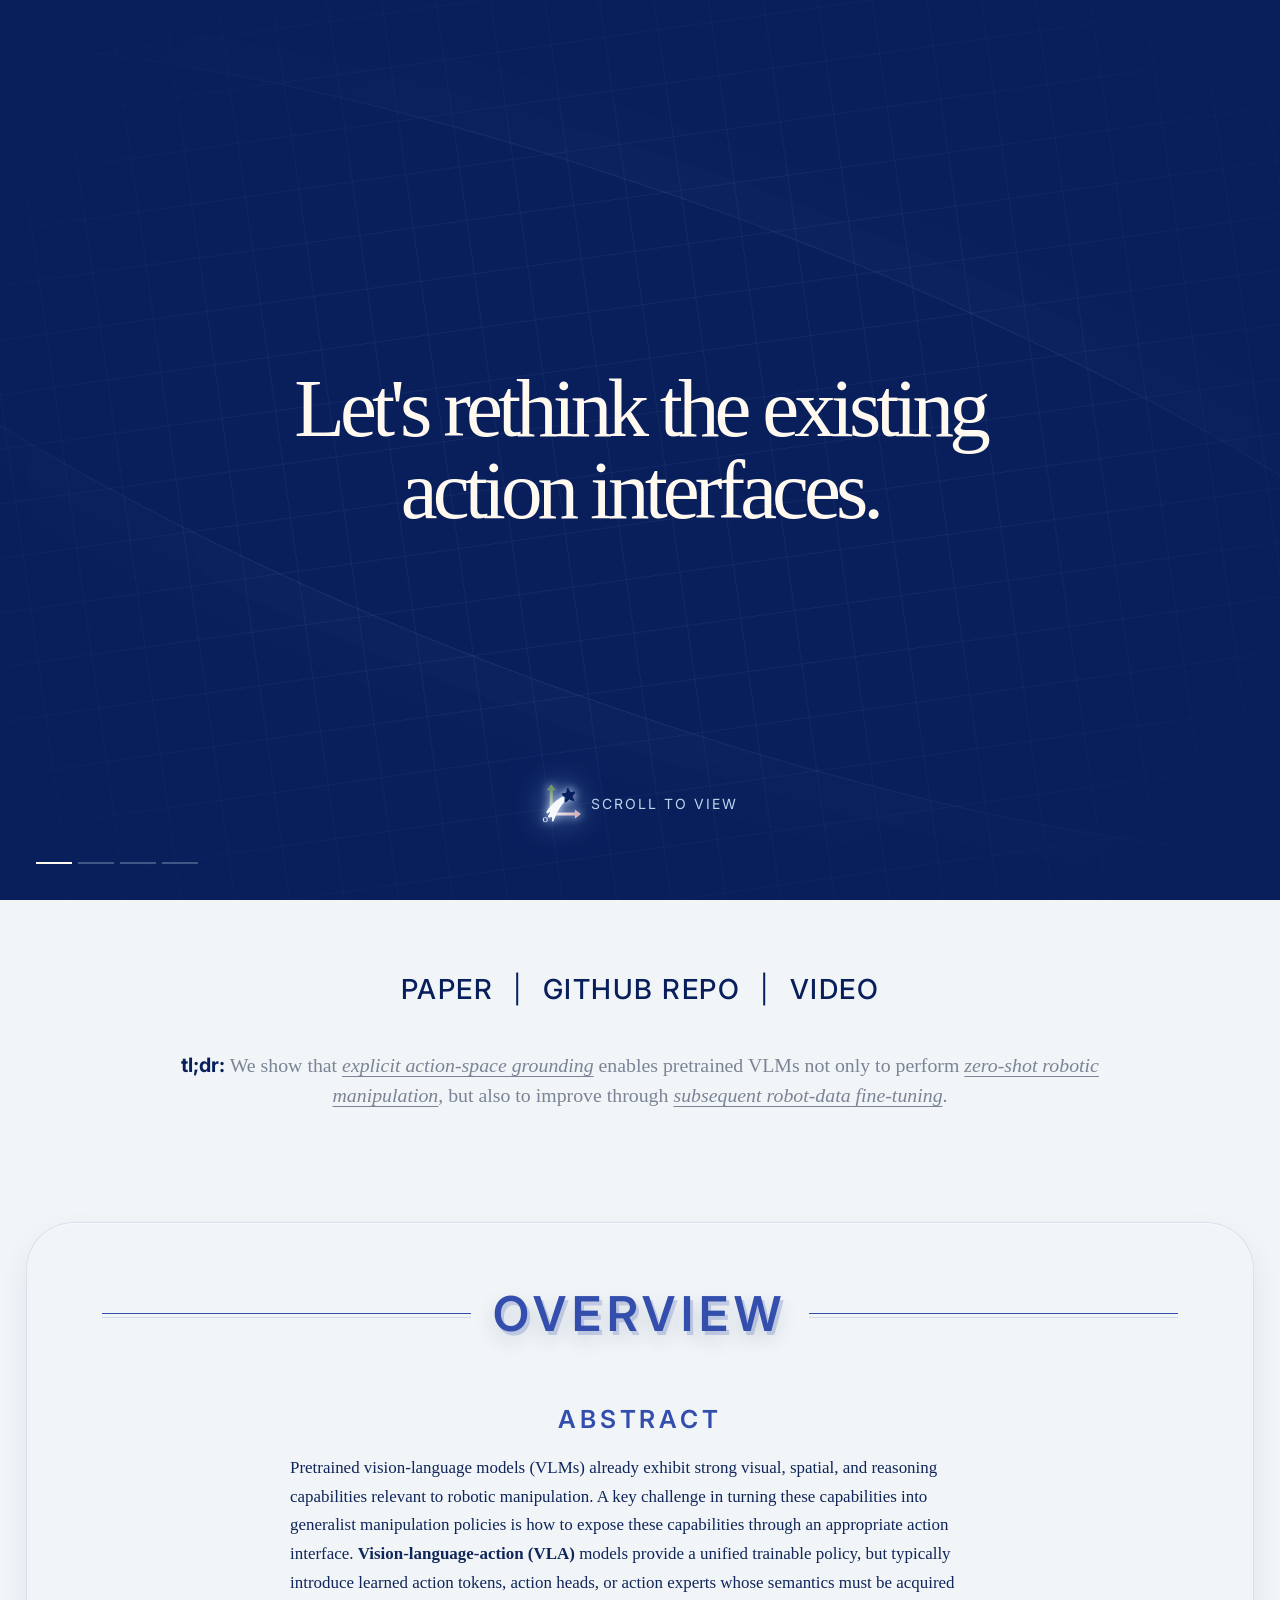
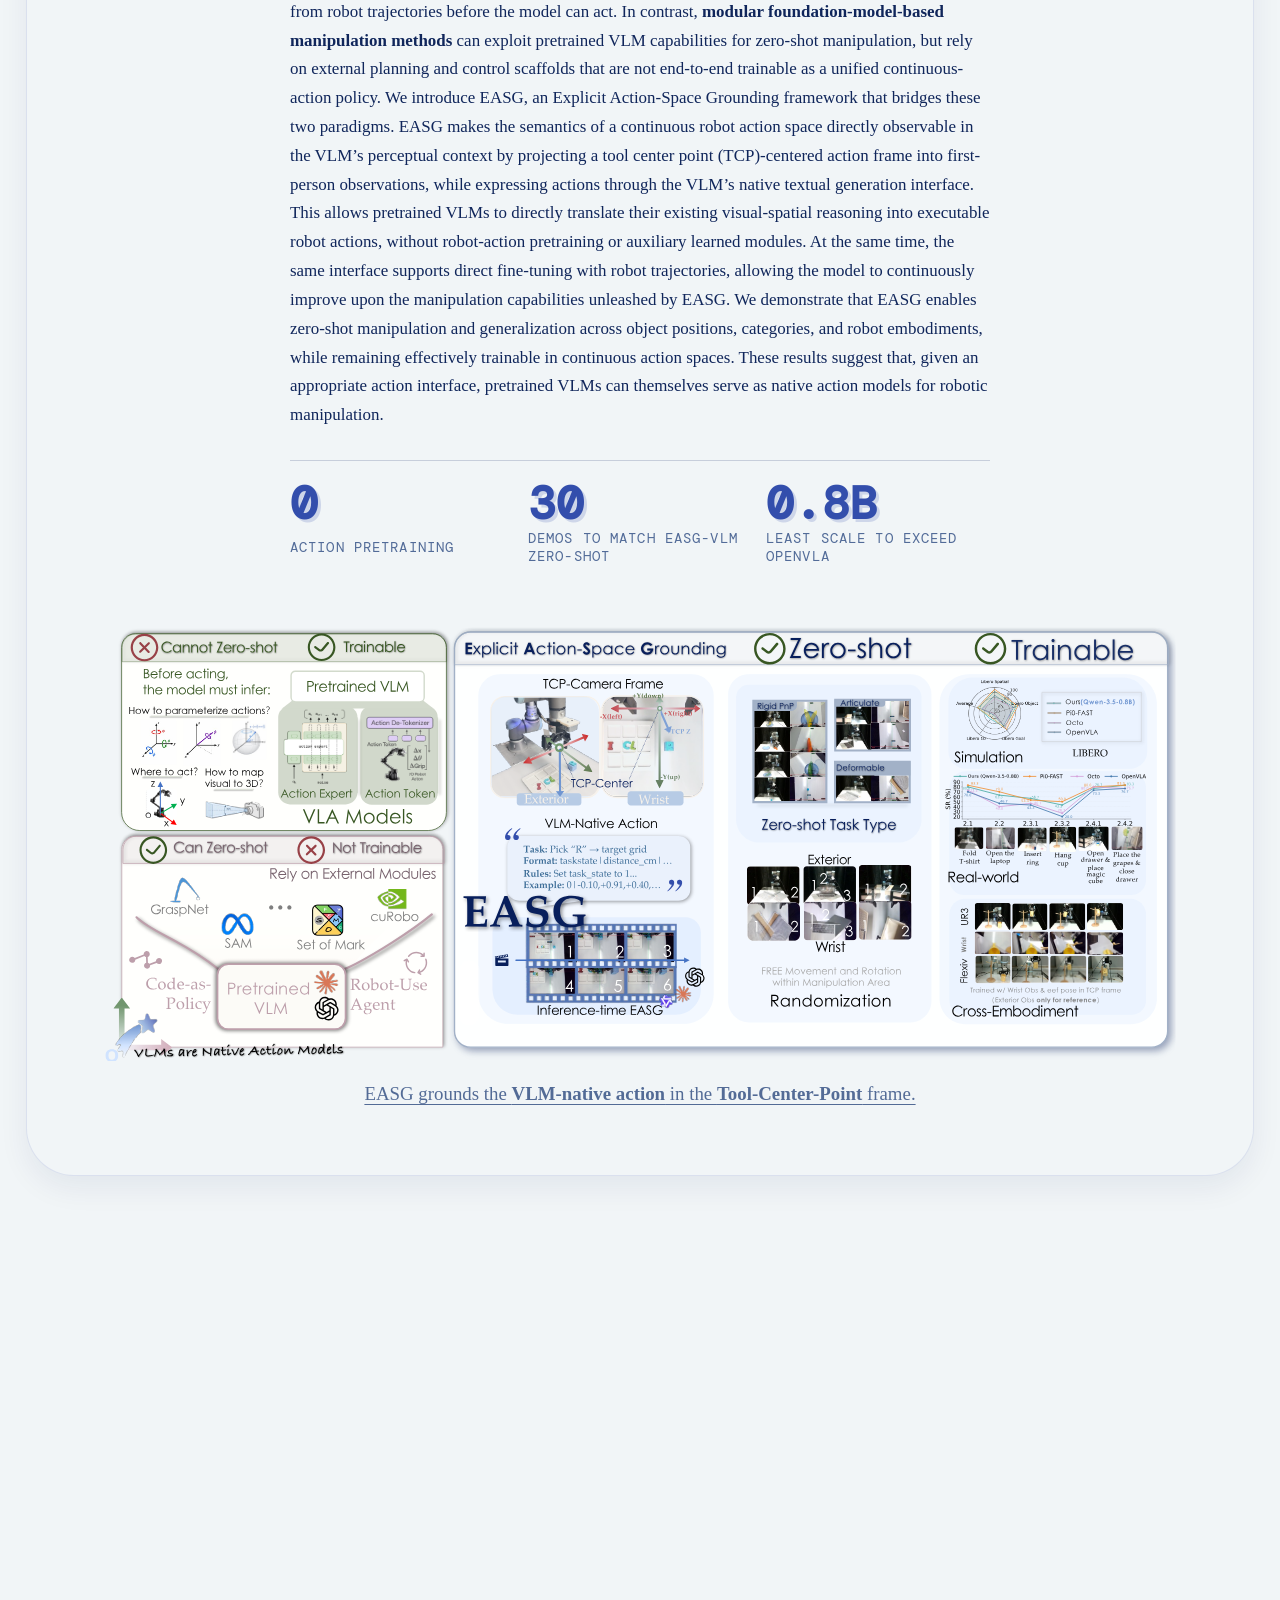
==== commit fa836dbd: "Publish five-times experiment videos and resize fine-tuning player" ====
--- a/EASG/index.html
+++ b/EASG/index.html
@@ -10,7 +10,7 @@
   <link rel="preconnect" href="https://fonts.googleapis.com">
   <link rel="preconnect" href="https://fonts.gstatic.com" crossorigin>
   <link href="https://fonts.googleapis.com/css2?family=DM+Mono:wght@400;500&family=Inter:wght@400;500;600;700&display=swap" rel="stylesheet">
-  <link rel="stylesheet" href="assets/css/easg.css?v=20261011-institution-gap-v14">
+  <link rel="stylesheet" href="assets/css/easg.css?v=20261012-finetune-width-v16">
 </head>
 <body>
   <div class="noise" aria-hidden="true"></div>
@@ -79,7 +79,7 @@
     </section>
 
     <section class="section section-light intro-summary" id="overview" data-section="OVERVIEW" data-rail-copy="EASG as an appropriate action interface.">
-      <div class="overview-project-links"><a href="files/paper.pdf?v=20261009-arxiv">PAPER</a><i>|</i><a href="https://github.com/General-Robo/EASG">GITHUB REPO</a><i>|</i><a href="#finetune">VIDEO</a></div>
+      <div class="overview-project-links"><a href="https://arxiv.org/abs/2610.12832">PAPER</a><i>|</i><a href="https://github.com/General-Robo/EASG">GITHUB REPO</a><i>|</i><a href="#finetune">VIDEO</a></div>
       <p class="overview-tldr"><strong>tl;dr:</strong> We show that <em>explicit action-space grounding</em> enables pretrained VLMs not only to perform <em>zero-shot robotic manipulation</em>, but also to improve through <em>subsequent robot-data fine-tuning</em>.</p>
       <div class="section-card-body">
         <div class="section-caption"><span>OVERVIEW</span></div>
@@ -344,7 +344,7 @@
         </div>
         <div class="finetune-task-strip"><button class="task-index active" data-finetune="2.1"><b>2.1</b><span class="task-thumb"><img src="assets/project/finetune_tasks/task_2_1.png" alt="Task 2.1: fold the T-shirt in half" loading="lazy" decoding="async"></span><em>Fold the T-shirt in half.</em></button><button class="task-index" data-finetune="2.2"><b>2.2</b><span class="task-thumb"><img src="assets/project/finetune_tasks/task_2_2.png" alt="Task 2.2: open the laptop" loading="lazy" decoding="async"></span><em>Open the laptop.</em></button><button class="task-index" data-finetune="2.3.1"><b>2.3.1</b><span class="task-thumb"><img src="assets/project/finetune_tasks/task_2_3_1.png" alt="Task 2.3.1: place the ring on a peg" loading="lazy" decoding="async"></span><em>Pick up the ring and place it on a peg.</em></button><button class="task-index" data-finetune="2.3.2"><b>2.3.2</b><span class="task-thumb"><img src="assets/project/finetune_tasks/task_2_3_2.png" alt="Task 2.3.2: hang the cup on the peg" loading="lazy" decoding="async"></span><em>Hang the cup on the peg.</em></button><button class="task-index" data-finetune="2.4.1"><b>2.4.1</b><span class="task-thumb"><img src="assets/project/finetune_tasks/task_2_4_1.png" alt="Task 2.4.1: open the drawer and place the Rubik's Cube inside" loading="lazy" decoding="async"></span><em>Open the drawer, then place the Rubik's Cube inside.</em></button><button class="task-index" data-finetune="2.4.2"><b>2.4.2</b><span class="task-thumb"><img src="assets/project/finetune_tasks/task_2_4_2.png" alt="Task 2.4.2: place the grapes in the drawer and close it" loading="lazy" decoding="async"></span><em>Place the grapes in the drawer, then close it.</em></button></div>
       </div>
-      <div class="expand-panel" id="finetune-panel"><div class="expand-caption" id="finetune-description">Task 2.1 · Fold the T-shirt in half. (×1)</div><div class="finetune-video-window"><video id="finetune-video" controls muted loop playsinline preload="metadata" data-task="2.1" src="assets/project/videos/finetune/2.1.mp4?v=20261011-seek-fix" aria-label="Fine-tuned EASG successful rollout"></video></div></div>
+      <div class="expand-panel" id="finetune-panel"><div class="expand-caption" id="finetune-description">Task 2.1 · Fold the T-shirt in half. (×5)</div><div class="finetune-video-window"><video id="finetune-video" controls muted loop playsinline preload="metadata" data-task="2.1" src="assets/project/videos/finetune/2.1-5x.mp4" aria-label="Fine-tuned EASG successful rollout at five times speed"></video></div></div>
     </section>
 
     <section class="section section-exp cross-section" id="cross-embodiment" data-section="CROSS-EMBODIMENT" data-rail-copy="Policies trained w/ UR3 data can be transferred to Flexiv.">
@@ -352,7 +352,7 @@
       <div class="section-heading stack-note"><div><p class="eyebrow">Q3 · CROSS-EMBODIMENT TRANSFER</p><h2>The fine-tuned VLM policies remain effective under the new embodiment.</h2></div></div>
       <div class="cross-table-wrap"><p class="table-note">Success rate (%) · click a task number to reveal the three-view window.</p><table class="cross-table"><thead><tr><th>Task number</th><th><button data-cross="2.1">2.1</button></th><th><button data-cross="2.2">2.2</button></th><th><button data-cross="2.3.1">2.3.1</button></th><th><button data-cross="2.3.2">2.3.2</button></th><th><button data-cross="2.4.1">2.4.1</button></th><th><button data-cross="2.4.2">2.4.2</button></th></tr></thead><tbody><tr><th scope="row">UR3</th><td>76.7</td><td>60.0</td><td>53.3</td><td>36.7</td><td>76.7</td><td>80.0</td></tr><tr><th scope="row">Flexiv</th><td>73.3</td><td>56.7</td><td>50.0</td><td>40.0</td><td>73.3</td><td>80.0</td></tr></tbody></table></div>
       <div class="cross-reference-note">Trained w/ Wrist Obs &amp; EEF pose in TCP frame<br>Exterior Obs only for reference</div>
-      <div class="cross-below"><div class="expand-panel cross-panel" id="cross-panel"><div class="expand-caption" id="cross-description">Task 2.1 · Fold the T-shirt in half.</div><div class="cross-video-grid"><div class="mini-video"><span>UR3 · exterior</span><div class="mini-placeholder"></div></div><div class="mini-video"><span>wrist · stitched</span><div class="mini-placeholder wrist"></div></div><div class="mini-video"><span>Flexiv · exterior</span><div class="mini-placeholder"></div></div></div></div></div>
+      <div class="cross-below"><div class="expand-panel cross-panel" id="cross-panel"><div class="expand-caption" id="cross-description">Task 2.1 · Fold the T-shirt in half. (×5)</div><div class="cross-video-window"><video id="cross-video" controls muted loop playsinline preload="metadata" data-task="2.1" src="assets/project/videos/cross-embodiment/2.1-5x.mp4" aria-label="Cross-embodiment UR3, wrist-TCP, and Flexiv rollout at five times speed"></video></div></div></div>
     </section>
 
     <section class="section section-exp frontier-section" id="frontier" data-section="VLM BOUNDARY" data-rail-copy="Zero-shot capability varies across VLM families and scales.">
@@ -413,7 +413,7 @@
 
     <section class="section section-exp resources" id="summary" data-section="SUMMARY" data-rail-copy="Paper, code, and video.">
       <div class="section-caption"><span>SUMMARY</span></div>
-      <div class="resource-inline-links"><a href="files/paper.pdf?v=20261009-arxiv">PAPER</a><i>|</i><a href="https://github.com/General-Robo/EASG">GITHUB REPO</a><i>|</i><a href="#finetune">VIDEO</a></div>
+      <div class="resource-inline-links"><a href="https://arxiv.org/abs/2610.12832">PAPER</a><i>|</i><a href="https://github.com/General-Robo/EASG">GITHUB REPO</a><i>|</i><a href="#finetune">VIDEO</a></div>
       <div class="summary-lower-grid">
         <div class="visitor-map-widget" aria-label="Recent visitor map">
           <div class="visitor-map-heading">RECENT VISITORS</div>
@@ -437,6 +437,6 @@
       <a class="outro-star-link" href="#top" aria-label="Back to page start"><img class="outro-star" src="assets/project/star.svg" alt="" aria-hidden="true"></a>
     </section>
   </main>
-  <script src="assets/js/easg.js?v=20261011-finetune-seek-fix-v8"></script>
+  <script src="assets/js/easg.js?v=20261012-five-times-video-v10"></script>
 </body>
 </html>
--- a/EASG/assets/css/easg.css
+++ b/EASG/assets/css/easg.css
@@ -395,10 +395,14 @@
 .finetune-task-strip .task-index { min-height: 220px; }
 .finetune-task-strip .task-thumb { aspect-ratio: 4 / 3; min-height: 0; border-style: solid; border-color: rgba(51,78,172,.28); }
 .finetune-task-strip .task-thumb img { display: block; width: 100%; height: 100%; min-height: 0; object-fit: cover; opacity: 1; }
-.finetune-video-window { width: 66.666%; margin: 0 auto; border: 1px solid rgba(51,78,172,.22); border-radius: 14px; background: #081F5C; box-shadow: 8px 8px 0 rgba(51,78,172,.08); }
+.finetune-video-window { width: 44.444%; margin: 0 auto; border: 1px solid rgba(51,78,172,.22); border-radius: 14px; background: #081F5C; box-shadow: 8px 8px 0 rgba(51,78,172,.08); }
 .finetune-video-window video { display: block; width: 100%; aspect-ratio: 3 / 1; border: 0; border-radius: 13px; background: #081F5C; object-fit: contain; }
 .reference-banner { width: min(100%, 920px); margin: 0 auto 28px; display: flex; gap: 15px; align-items: center; color: #526b98; font: 15px/1.4 var(--serif); }.reference-banner b { color: var(--navy); font-weight: 600; }.reference-banner em { font-style: normal; color: rgba(82,107,152,.75); }.reference-mark { color: var(--cobalt); font: 1.8rem var(--mono); }.cross-table-wrap { width: min(100%, 720px); margin: auto; }.cross-table { width: 100%; border-collapse: collapse; background: rgba(255,249,240,.55); border: 1px solid rgba(51,78,172,.2); }.cross-table th, .cross-table td { padding: 13px 18px; border-bottom: 1px solid rgba(51,78,172,.15); text-align: center; font: 13px var(--mono); }.cross-table th:first-child, .cross-table td:first-child { text-align: left; }.cross-table th { color: var(--cobalt); font-size: 11px; letter-spacing: .12em; }.cross-table button { padding: 0 0 2px; border-bottom: 1px solid transparent; }.cross-table button:hover, .cross-table button.active { border-color: var(--cobalt); background: rgba(208,227,255,.82); }.table-note { margin: 0 0 12px; color: #526b98; font: 14px/1.4 var(--mono); }.cross-panel { padding: 18px; background: rgba(255,249,240,.55); border: 1px solid rgba(51,78,172,.18); }.cross-video-grid { display: grid; grid-template-columns: repeat(3, 1fr); gap: 10px; }.mini-video { color: var(--cobalt); font: 10px var(--mono); }.mini-placeholder { min-height: 145px; margin-top: 7px; border: 1px dashed rgba(51,78,172,.4); background: linear-gradient(135deg, rgba(208,227,255,.7), rgba(112,150,209,.18)); }.mini-placeholder.wrist { background: radial-gradient(circle at 50% 40%, rgba(51,78,172,.22) 0 3%, transparent 4%), linear-gradient(145deg, rgba(8,31,92,.1), rgba(208,227,255,.8)); }.cross-panel small { display: block; margin-top: 14px; color: #526b98; font: 12px var(--serif); }
 .cross-section .reference-banner { margin: 0 auto 20px; }.cross-below { width: min(100%, 920px); margin: 24px auto 0; }.cross-table button { font: 600 1.15rem var(--sans); color: var(--cobalt); }.cross-panel { padding: 18px; background: rgba(255,249,240,.68); border: 1px solid rgba(51,78,172,.18); }.cross-panel .expand-caption { margin-bottom: 16px; }
+.cross-section .cross-below { width: min(100%, 1080px); }
+.cross-section .cross-panel { padding: 0; border: 0; background: transparent; }
+.cross-video-window { border: 1px solid rgba(51,78,172,.22); border-radius: 14px; background: #081F5C; box-shadow: 8px 8px 0 rgba(51,78,172,.08); }
+.cross-video-window video { display: block; width: 100%; aspect-ratio: 4 / 1; border-radius: 13px; background: #081F5C; object-fit: contain; }
 /* Cross-embodiment matrix: task numbers run horizontally; robots form the rows. */
 .cross-table { table-layout: fixed; }
 .cross-table th:first-child, .cross-table td:first-child { width: 19%; }
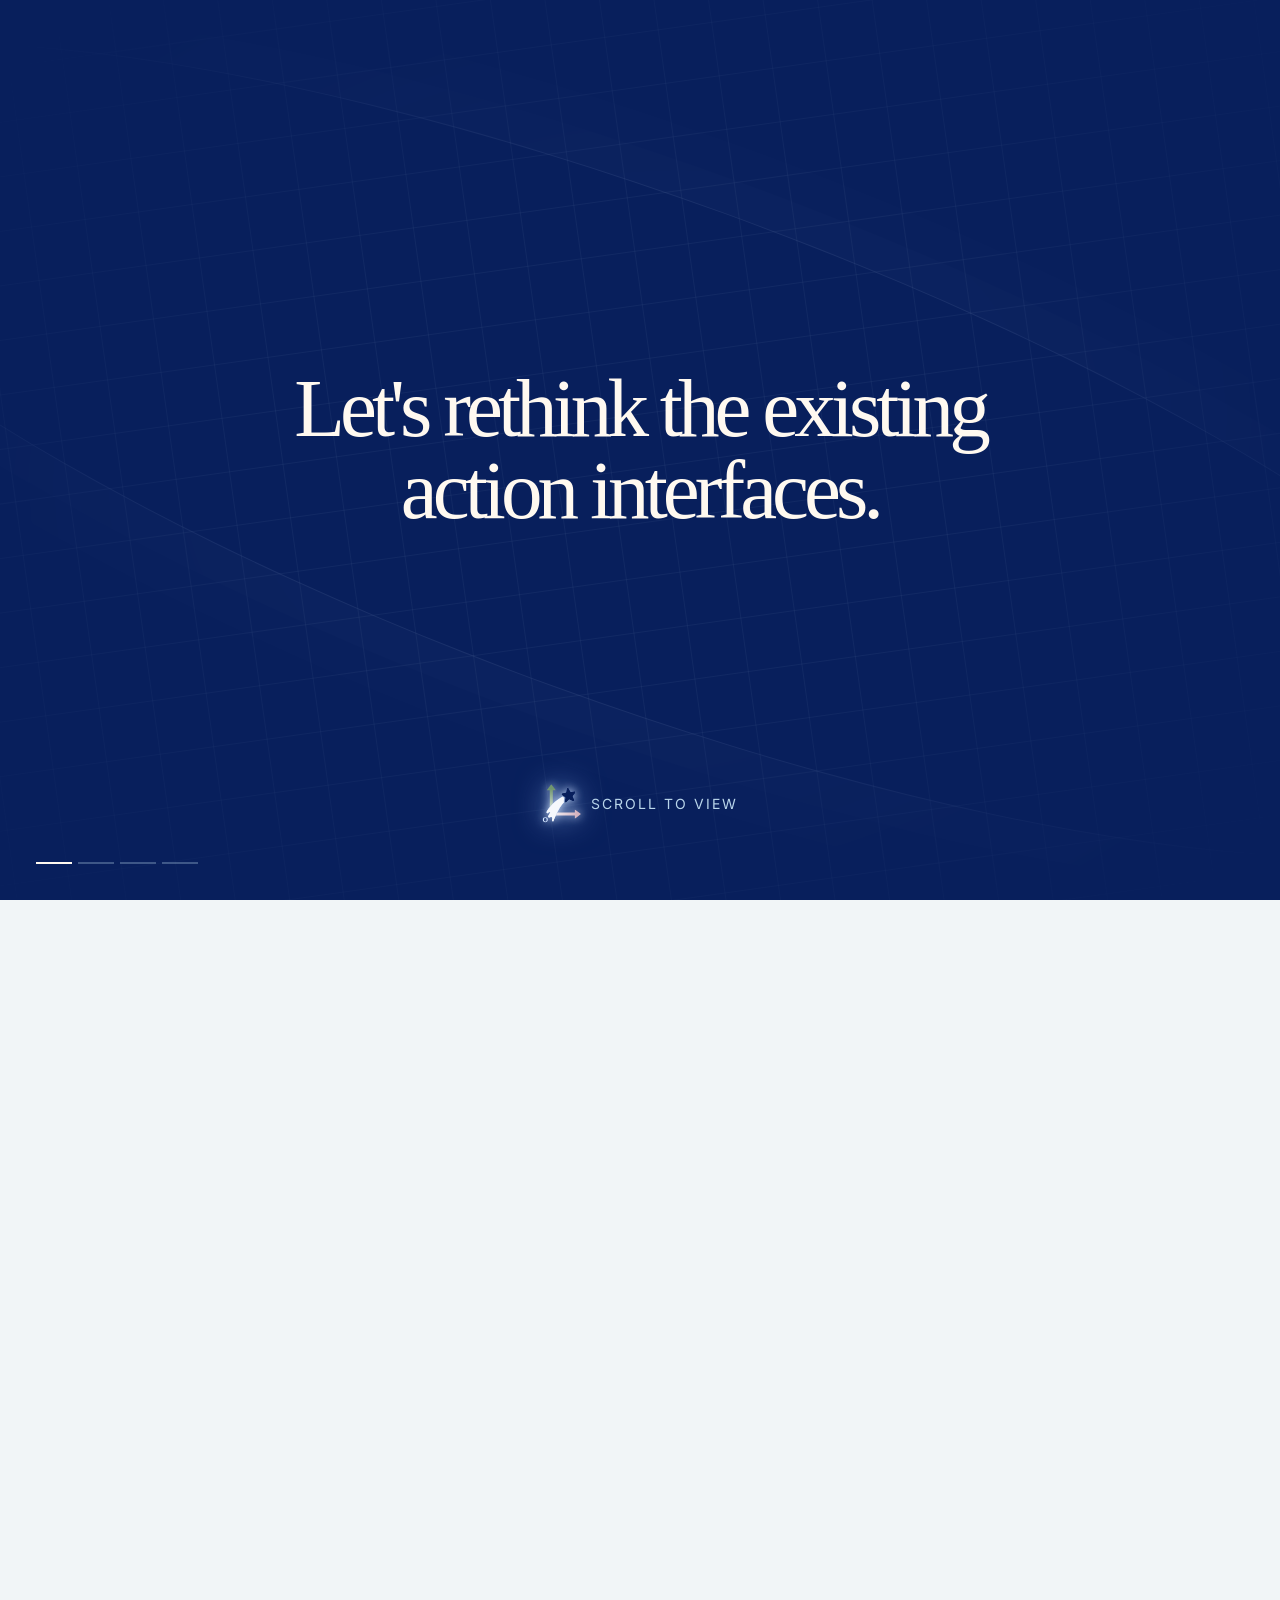
==== commit 92e346ee: "Add project video and refine website presentation" ====
--- a/EASG/index.html
+++ b/EASG/index.html
@@ -10,7 +10,7 @@
   <link rel="preconnect" href="https://fonts.googleapis.com">
   <link rel="preconnect" href="https://fonts.gstatic.com" crossorigin>
   <link href="https://fonts.googleapis.com/css2?family=DM+Mono:wght@400;500&family=Inter:wght@400;500;600;700&display=swap" rel="stylesheet">
-  <link rel="stylesheet" href="assets/css/easg.css?v=20261012-finetune-width-v16">
+  <link rel="stylesheet" href="assets/css/easg.css?v=20261012-cross-video-width-v20">
 </head>
 <body>
   <div class="noise" aria-hidden="true"></div>
@@ -28,7 +28,7 @@
           <img class="intro-pdf" src="assets/project/code_icons.svg" alt="Code-as-Policies external modules">
           <p><span class="intro-code-label">Code as Policies:</span><br>Rely on External Modules &amp; No Trainable Action Interface</p>
         </div>
-  <div class="intro-question intro-question-repeat intro-slide">What's the most proper<br>action interface?</div>
+  <div class="intro-question intro-question-repeat intro-slide">What's a more appropriate<br>action interface?</div>
       </div>
       <button class="scroll-cue" id="scroll-cue" type="button"><img src="assets/project/star.svg" alt="Project star icon"><span>scroll to view</span></button>
     </div>
@@ -79,8 +79,14 @@
     </section>
 
     <section class="section section-light intro-summary" id="overview" data-section="OVERVIEW" data-rail-copy="EASG as an appropriate action interface.">
-      <div class="overview-project-links"><a href="https://arxiv.org/abs/2610.12832">PAPER</a><i>|</i><a href="https://github.com/General-Robo/EASG">GITHUB REPO</a><i>|</i><a href="#finetune">VIDEO</a></div>
+      <div class="overview-project-links"><a href="https://arxiv.org/abs/2610.12832">PAPER</a><i>|</i><a href="https://github.com/General-Robo/EASG">GITHUB REPO</a><i>|</i><a href="#project-video">VIDEO</a></div>
       <p class="overview-tldr"><strong>tl;dr:</strong> We show that <em>explicit action-space grounding</em> enables pretrained VLMs not only to perform <em>zero-shot robotic manipulation</em>, but also to improve through <em>subsequent robot-data fine-tuning</em>.</p>
+      <figure class="overview-video" id="project-video">
+        <video controls playsinline preload="none" poster="assets/project/video-cover.webp" aria-label="VLMs are Native Action Models project video">
+          <source src="assets/project/videos/project-video.mp4" type="video/mp4">
+          Your browser does not support HTML video.
+        </video>
+      </figure>
       <div class="section-card-body">
         <div class="section-caption"><span>OVERVIEW</span></div>
         <div class="summary-grid">
@@ -413,12 +419,12 @@
 
     <section class="section section-exp resources" id="summary" data-section="SUMMARY" data-rail-copy="Paper, code, and video.">
       <div class="section-caption"><span>SUMMARY</span></div>
-      <div class="resource-inline-links"><a href="https://arxiv.org/abs/2610.12832">PAPER</a><i>|</i><a href="https://github.com/General-Robo/EASG">GITHUB REPO</a><i>|</i><a href="#finetune">VIDEO</a></div>
+      <div class="resource-inline-links"><a href="https://arxiv.org/abs/2610.12832">PAPER</a><i>|</i><a href="https://github.com/General-Robo/EASG">GITHUB REPO</a><i>|</i><a href="#project-video">VIDEO</a></div>
       <div class="summary-lower-grid">
-        <div class="visitor-map-widget" aria-label="Recent visitor map">
-          <div class="visitor-map-heading">RECENT VISITORS</div>
+        <div class="visitor-map-widget" aria-label="Visitor map">
+          <div class="visitor-map-heading">VISITORS</div>
           <div class="visitor-map-embed">
-            <script type="text/javascript" id="mapmyvisitors" src="//mapmyvisitors.com/map.js?d=efYBc7wCfcupmxJThbMNbhMN4p6Keg8lWHHLICYrGp4&amp;cl=ffffff&amp;w=300"></script>
+            <script type="text/javascript" id="mapmyvisitors" src="https://mapmyvisitors.com/map.js?cl=ffffff&amp;w=a&amp;t=tt&amp;d=efYBc7wCfcupmxJThbMNbhMN4p6Keg8lWHHLICYrGp4"></script>
             <noscript><a href="https://mapmyvisitors.com/web/1c8q3" title="Visit tracker"><img src="https://mapmyvisitors.com/map.png?d=efYBc7wCfcupmxJThbMNbhMN4p6Keg8lWHHLICYrGp4&amp;cl=ffffff" alt="Visit tracker"></a></noscript>
           </div>
         </div>
--- a/EASG/assets/css/easg.css
+++ b/EASG/assets/css/easg.css
@@ -173,9 +173,11 @@
 .summary-lede h2 { color: var(--navy); }
 .serif-lede { color: #3e5787; font: 1.3rem/1.35 var(--serif); }
 .abstract-card { width: min(100%, 700px); margin: 0 auto; padding: 0; color: var(--ink); text-align: left; background: transparent; border: 0; box-shadow: none; }
-.overview-tldr { width: min(100%, 920px); margin: clamp(30px, 3.5vw, 48px) auto clamp(168px, 14vw, 230px); color: #7b8496; font: clamp(1.22rem, 1.55vw, 1.45rem)/1.5 var(--body); text-align: center; }
+.overview-tldr { width: min(100%, 920px); margin: clamp(30px, 3.5vw, 48px) auto clamp(56px, 7vw, 96px); color: #7b8496; font: clamp(1.22rem, 1.55vw, 1.45rem)/1.5 var(--body); text-align: center; }
 .overview-tldr strong { color: var(--navy); font-family: var(--sans); font-weight: 700; }
 .overview-tldr em { font-style: italic; text-decoration: underline; text-decoration-thickness: 1px; text-underline-offset: 4px; }
+.overview-video { width: min(100%, 920px); margin: 0 auto clamp(120px, 13vw, 190px); overflow: hidden; border: 4px solid rgba(8,31,92,.58); border-radius: 16px; background: #081F5C; box-shadow: 8px 8px 0 rgba(51,78,172,.18), 0 16px 36px rgba(8,31,92,.22); scroll-margin-top: 100px; }
+.overview-video video { display: block; width: 100%; aspect-ratio: 16 / 9; background: #081F5C; object-fit: contain; }
 .abstract-card p:not(.eyebrow) { margin: 0; font-size: 1.06rem; line-height: 1.7; }
 .abstract-card .eyebrow, .summary-lede > .eyebrow { margin-bottom: 20px; font: 600 1.55rem var(--sans); letter-spacing: .16em; text-align: center; }
 .metric-strip { display: grid; grid-template-columns: repeat(3, 1fr); gap: 14px; margin-top: 30px; padding-top: 20px; border-top: 1px solid rgba(8,31,92,.18); }
@@ -395,13 +397,13 @@
 .finetune-task-strip .task-index { min-height: 220px; }
 .finetune-task-strip .task-thumb { aspect-ratio: 4 / 3; min-height: 0; border-style: solid; border-color: rgba(51,78,172,.28); }
 .finetune-task-strip .task-thumb img { display: block; width: 100%; height: 100%; min-height: 0; object-fit: cover; opacity: 1; }
-.finetune-video-window { width: 44.444%; margin: 0 auto; border: 1px solid rgba(51,78,172,.22); border-radius: 14px; background: #081F5C; box-shadow: 8px 8px 0 rgba(51,78,172,.08); }
+.finetune-video-window { width: 66.666%; margin: 0 auto; border: 1px solid rgba(51,78,172,.22); border-radius: 14px; background: #081F5C; box-shadow: 8px 8px 0 rgba(51,78,172,.08); }
 .finetune-video-window video { display: block; width: 100%; aspect-ratio: 3 / 1; border: 0; border-radius: 13px; background: #081F5C; object-fit: contain; }
 .reference-banner { width: min(100%, 920px); margin: 0 auto 28px; display: flex; gap: 15px; align-items: center; color: #526b98; font: 15px/1.4 var(--serif); }.reference-banner b { color: var(--navy); font-weight: 600; }.reference-banner em { font-style: normal; color: rgba(82,107,152,.75); }.reference-mark { color: var(--cobalt); font: 1.8rem var(--mono); }.cross-table-wrap { width: min(100%, 720px); margin: auto; }.cross-table { width: 100%; border-collapse: collapse; background: rgba(255,249,240,.55); border: 1px solid rgba(51,78,172,.2); }.cross-table th, .cross-table td { padding: 13px 18px; border-bottom: 1px solid rgba(51,78,172,.15); text-align: center; font: 13px var(--mono); }.cross-table th:first-child, .cross-table td:first-child { text-align: left; }.cross-table th { color: var(--cobalt); font-size: 11px; letter-spacing: .12em; }.cross-table button { padding: 0 0 2px; border-bottom: 1px solid transparent; }.cross-table button:hover, .cross-table button.active { border-color: var(--cobalt); background: rgba(208,227,255,.82); }.table-note { margin: 0 0 12px; color: #526b98; font: 14px/1.4 var(--mono); }.cross-panel { padding: 18px; background: rgba(255,249,240,.55); border: 1px solid rgba(51,78,172,.18); }.cross-video-grid { display: grid; grid-template-columns: repeat(3, 1fr); gap: 10px; }.mini-video { color: var(--cobalt); font: 10px var(--mono); }.mini-placeholder { min-height: 145px; margin-top: 7px; border: 1px dashed rgba(51,78,172,.4); background: linear-gradient(135deg, rgba(208,227,255,.7), rgba(112,150,209,.18)); }.mini-placeholder.wrist { background: radial-gradient(circle at 50% 40%, rgba(51,78,172,.22) 0 3%, transparent 4%), linear-gradient(145deg, rgba(8,31,92,.1), rgba(208,227,255,.8)); }.cross-panel small { display: block; margin-top: 14px; color: #526b98; font: 12px var(--serif); }
 .cross-section .reference-banner { margin: 0 auto 20px; }.cross-below { width: min(100%, 920px); margin: 24px auto 0; }.cross-table button { font: 600 1.15rem var(--sans); color: var(--cobalt); }.cross-panel { padding: 18px; background: rgba(255,249,240,.68); border: 1px solid rgba(51,78,172,.18); }.cross-panel .expand-caption { margin-bottom: 16px; }
 .cross-section .cross-below { width: min(100%, 1080px); }
 .cross-section .cross-panel { padding: 0; border: 0; background: transparent; }
-.cross-video-window { border: 1px solid rgba(51,78,172,.22); border-radius: 14px; background: #081F5C; box-shadow: 8px 8px 0 rgba(51,78,172,.08); }
+.cross-video-window { width: 66.666%; margin: 0 auto; border: 1px solid rgba(51,78,172,.22); border-radius: 14px; background: #081F5C; box-shadow: 8px 8px 0 rgba(51,78,172,.08); }
 .cross-video-window video { display: block; width: 100%; aspect-ratio: 4 / 1; border-radius: 13px; background: #081F5C; object-fit: contain; }
 /* Cross-embodiment matrix: task numbers run horizontally; robots form the rows. */
 .cross-table { table-layout: fixed; }
@@ -556,6 +558,7 @@
   .randomization-video-card:last-child:nth-child(odd) { grid-column: auto; width: 100%; }
   .randomization-video { aspect-ratio: 3 / 1; }
   .finetune-video-window { width: 100%; }
+  .cross-video-window { width: 100%; }
   .randomization-section .section-heading h2 { font-size: clamp(1rem, 4.5vw, 1.45rem); }
 }
 
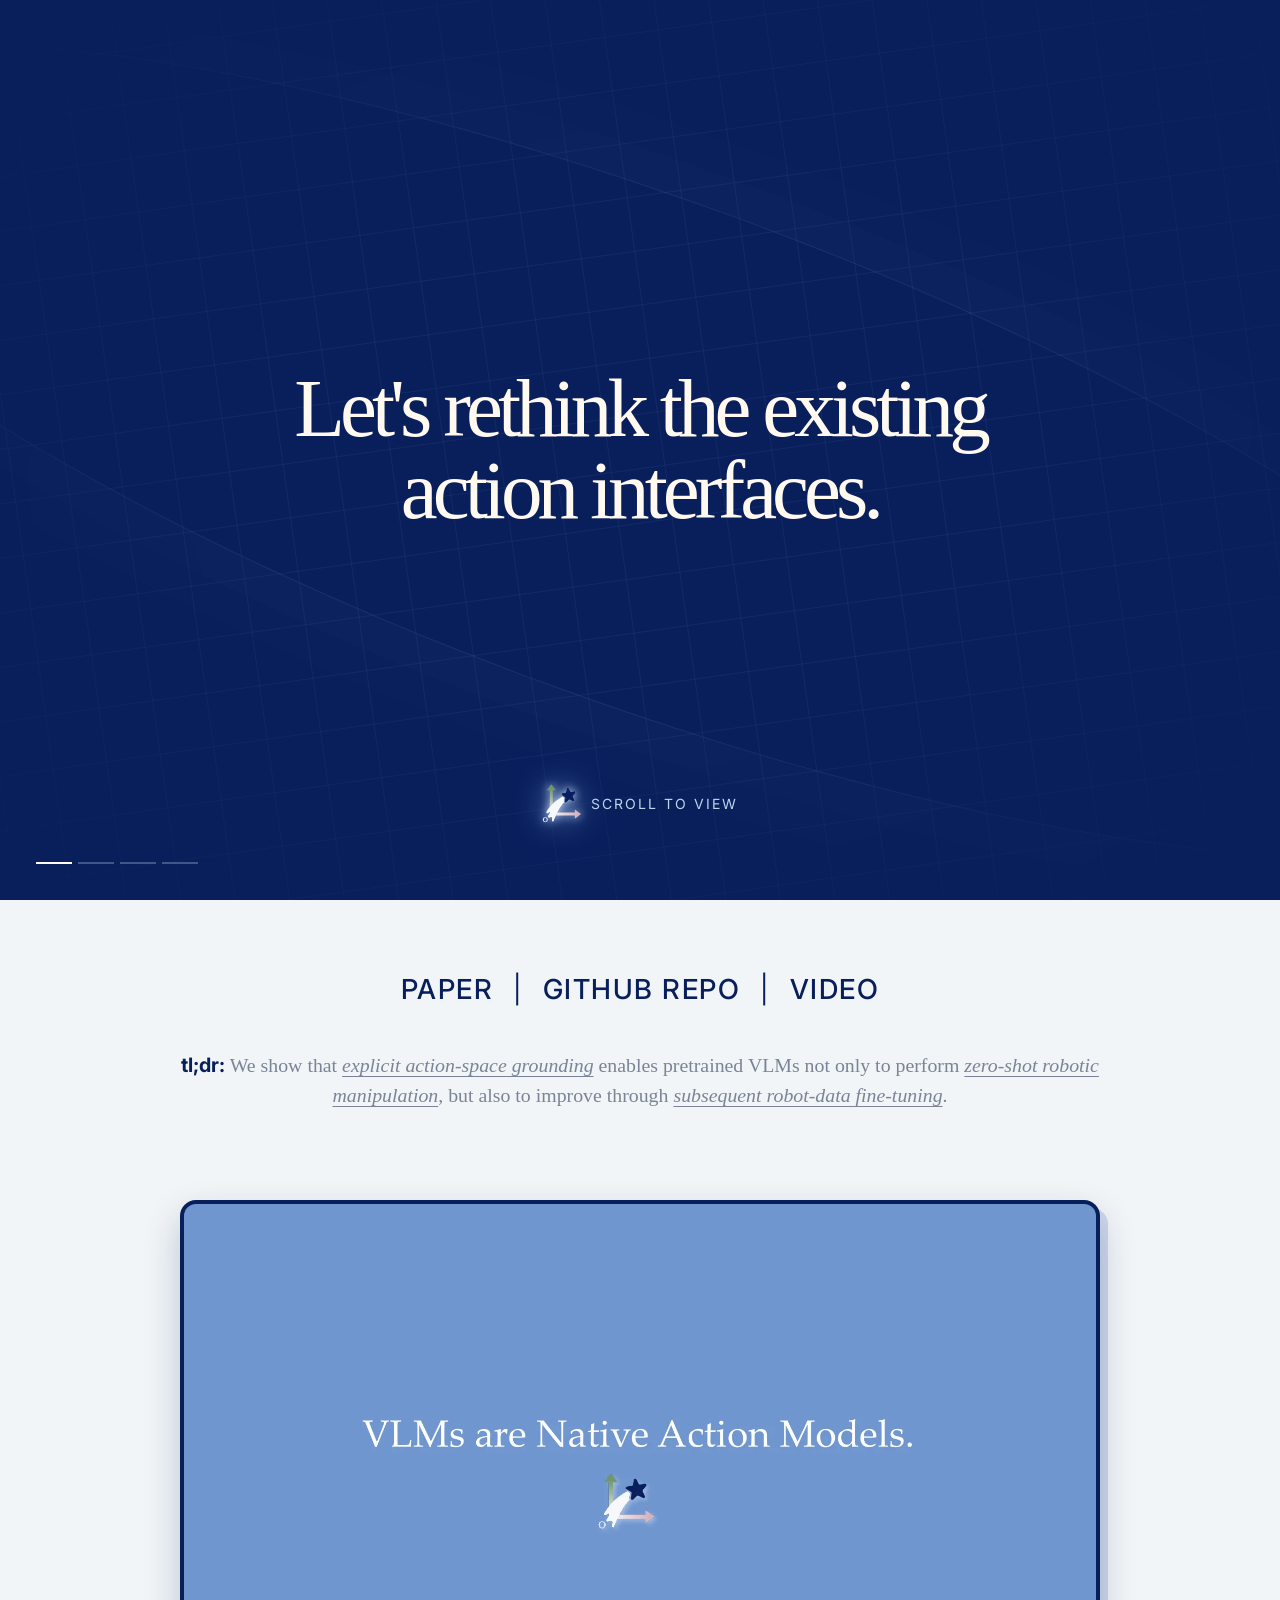
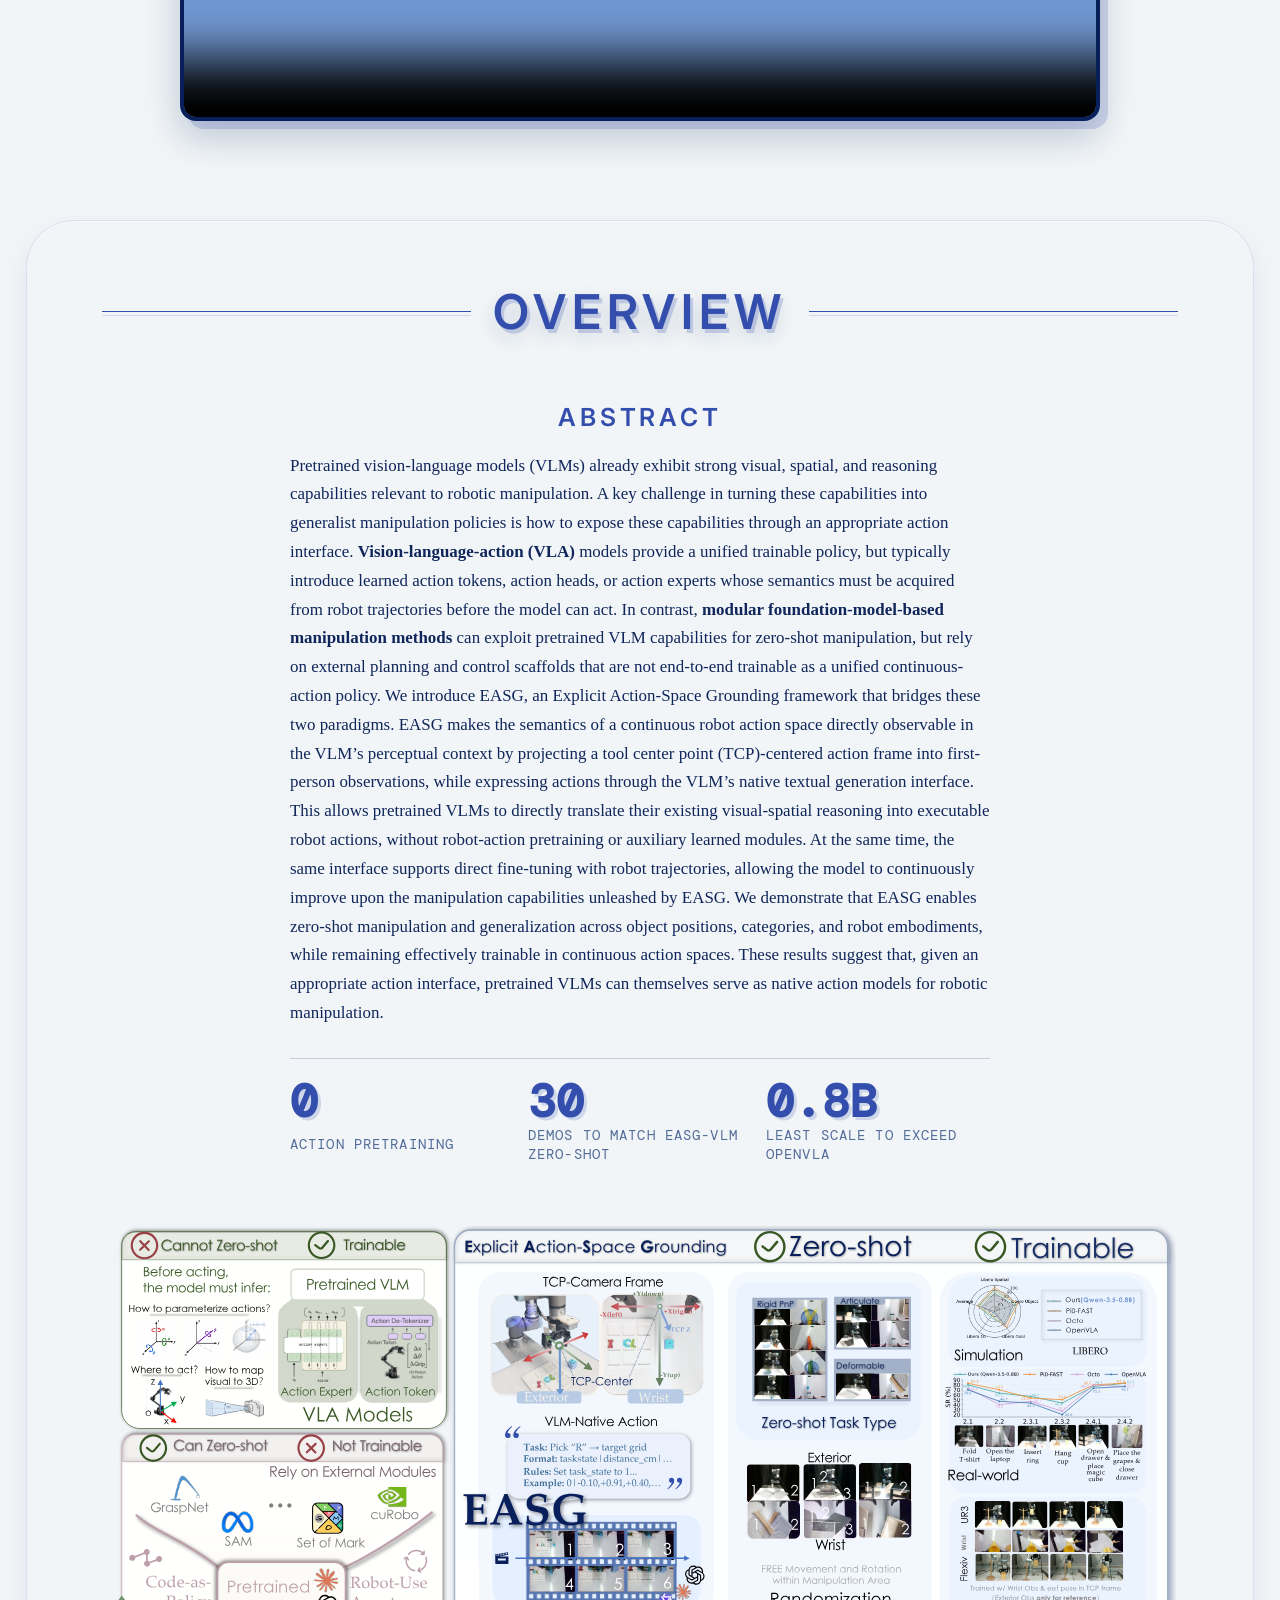
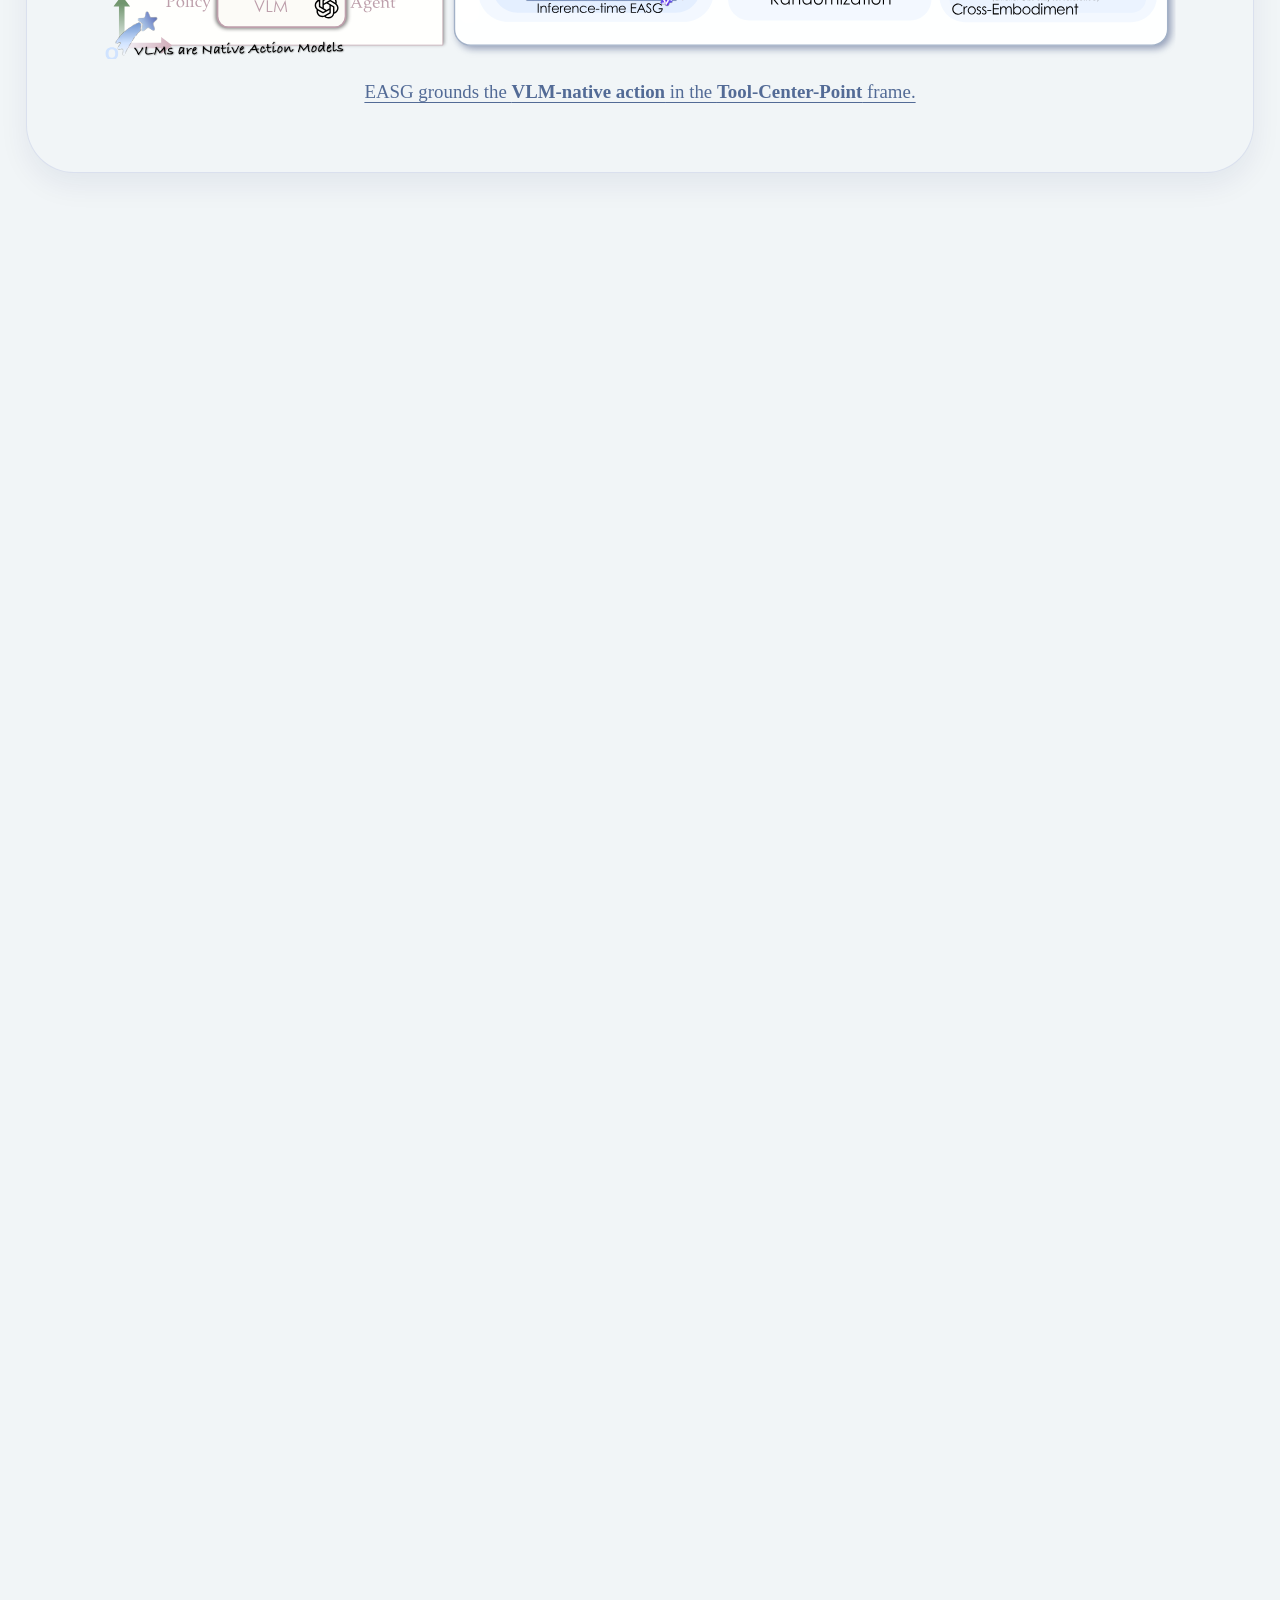
==== commit 8b9958e6: "Update project BibTeX to arXiv citation" ====
--- a/EASG/index.html
+++ b/EASG/index.html
@@ -79,7 +79,7 @@
     </section>
 
     <section class="section section-light intro-summary" id="overview" data-section="OVERVIEW" data-rail-copy="EASG as an appropriate action interface.">
-      <div class="overview-project-links"><a href="https://arxiv.org/abs/2610.12832">PAPER</a><i>|</i><a href="https://github.com/General-Robo/EASG">GITHUB REPO</a><i>|</i><a href="#project-video">VIDEO</a></div>
+      <div class="overview-project-links"><a href="https://arxiv.org/abs/2610.12832">PAPER</a><i>|</i><a href="https://github.com/General-Robo/EASG">GITHUB REPO</a><i>|</i><a href="https://youtu.be/DsHKnz7V4T4">VIDEO</a></div>
       <p class="overview-tldr"><strong>tl;dr:</strong> We show that <em>explicit action-space grounding</em> enables pretrained VLMs not only to perform <em>zero-shot robotic manipulation</em>, but also to improve through <em>subsequent robot-data fine-tuning</em>.</p>
       <figure class="overview-video" id="project-video">
         <video controls playsinline preload="none" poster="assets/project/video-cover.webp" aria-label="VLMs are Native Action Models project video">
@@ -419,7 +419,7 @@
 
     <section class="section section-exp resources" id="summary" data-section="SUMMARY" data-rail-copy="Paper, code, and video.">
       <div class="section-caption"><span>SUMMARY</span></div>
-      <div class="resource-inline-links"><a href="https://arxiv.org/abs/2610.12832">PAPER</a><i>|</i><a href="https://github.com/General-Robo/EASG">GITHUB REPO</a><i>|</i><a href="#project-video">VIDEO</a></div>
+      <div class="resource-inline-links"><a href="https://arxiv.org/abs/2610.12832">PAPER</a><i>|</i><a href="https://github.com/General-Robo/EASG">GITHUB REPO</a><i>|</i><a href="https://youtu.be/DsHKnz7V4T4">VIDEO</a></div>
       <div class="summary-lower-grid">
         <div class="visitor-map-widget" aria-label="Visitor map">
           <div class="visitor-map-heading">VISITORS</div>
@@ -430,10 +430,14 @@
         </div>
         <div class="reference-box bibtex-reference" id="reference">
           <div class="reference-heading"><span>REFERENCE</span><button class="copy-bibtex" id="copy-bibtex" type="button">Copy BibTeX</button></div>
-          <pre><code id="bibtex-code">@misc{yi2026vlms,
-  title  = {VLMs are Native Action Models: Unleashing the Manipulation Capabilities of VLMs with Explicit Action-Space Grounding},
-  author = {Yi, Jingkun and Zhang, Shujie and Zhou, Zirui and Wang, Haoxiao and Sun, Haiyang and Dong, Yuhang and Xu, Xudong and Shen, Xing and Zhang, Tao and Liu, Yong and Zhang, Jiangning},
-  year   = {2026}
+          <pre><code id="bibtex-code">@misc{yi2026vlmsnativeactionmodels,
+  title={VLMs are Native Action Models: Unleashing the Manipulation Capabilities of VLMs with Explicit Action-Space Grounding},
+  author={Jingkun Yi and Shujie Zhang and Zirui Zhou and Haoxiao Wang and Haiyang Sun and Yuhang Dong and Xudong Xu and Xing Shen and Tao Zhang and Yong Liu and Jiangning Zhang},
+  year={2026},
+  eprint={2610.12832},
+  archivePrefix={arXiv},
+  primaryClass={cs.RO},
+  url={https://arxiv.org/abs/2610.12832},
 }</code></pre>
         </div>
       </div>
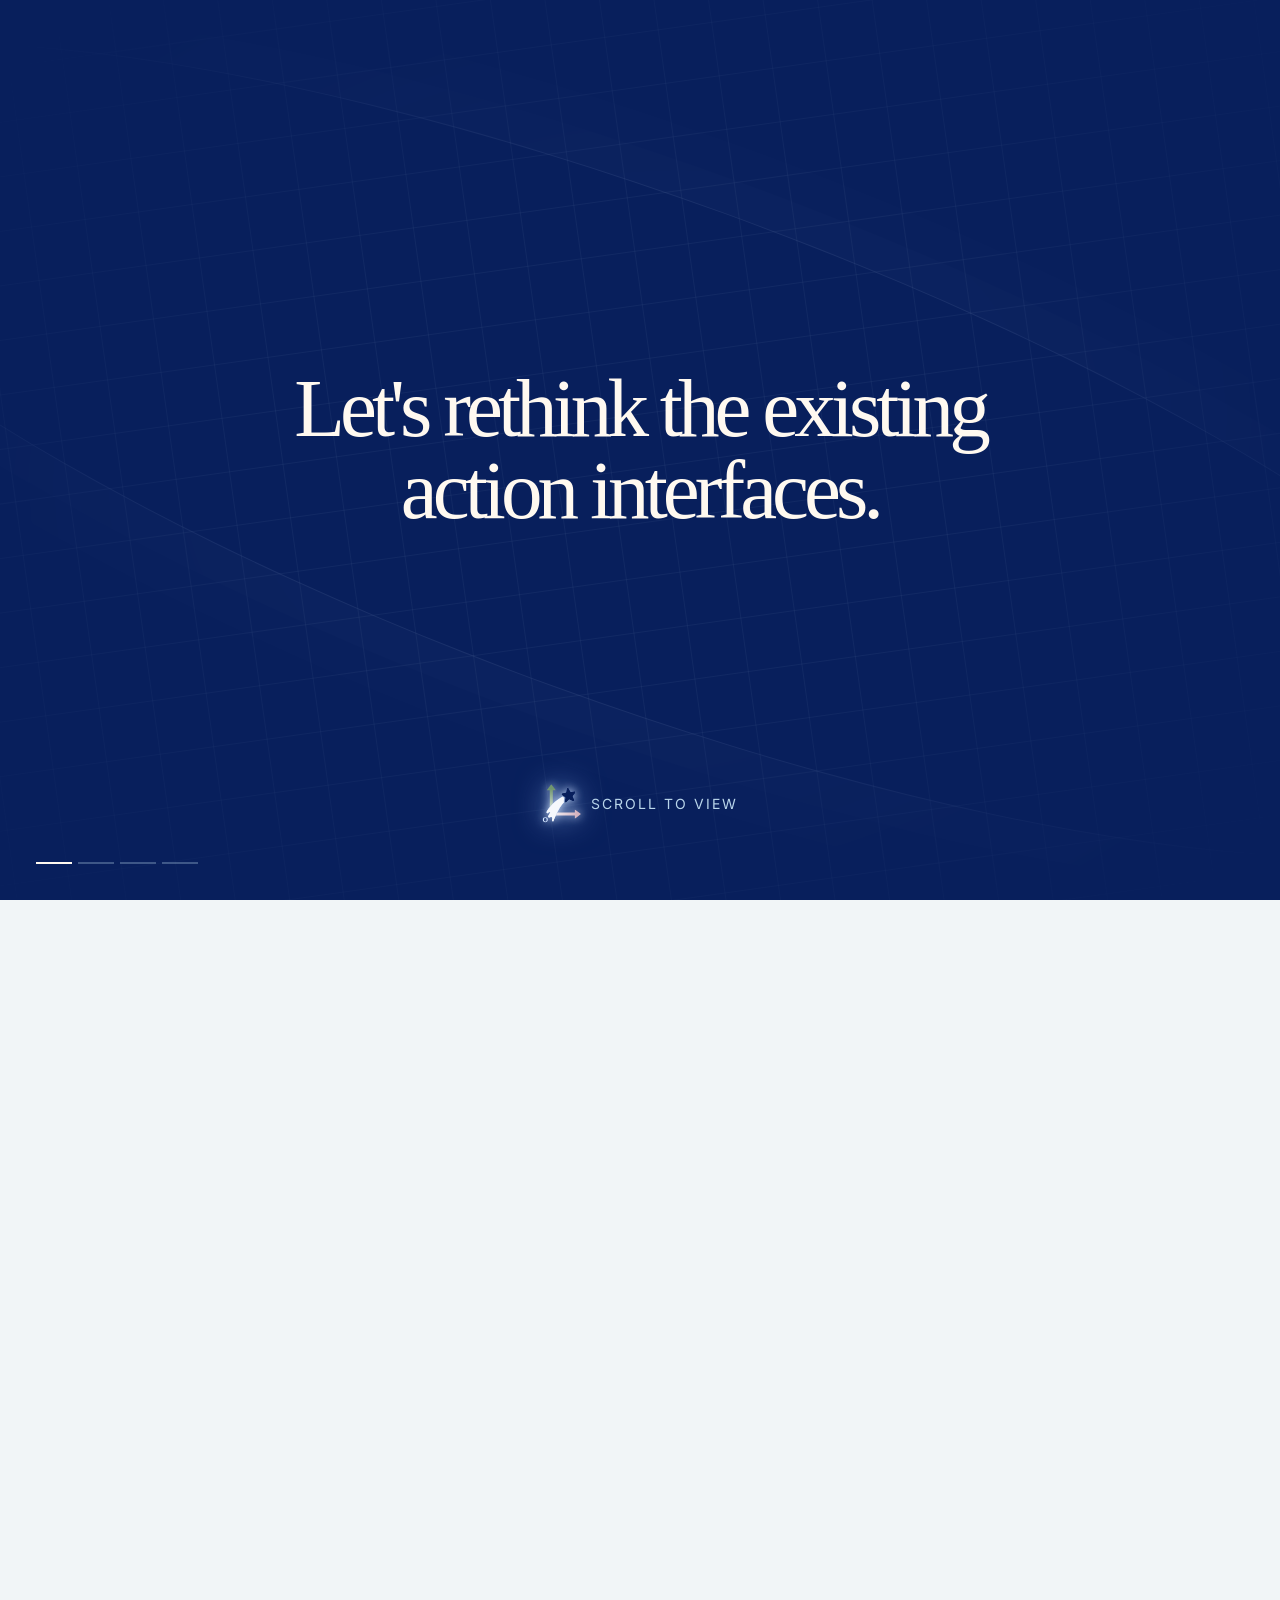
==== commit 294eb8fd: "Simplify experiment section labels and question" ====
--- a/EASG/index.html
+++ b/EASG/index.html
@@ -10,7 +10,7 @@
   <link rel="preconnect" href="https://fonts.googleapis.com">
   <link rel="preconnect" href="https://fonts.gstatic.com" crossorigin>
   <link href="https://fonts.googleapis.com/css2?family=DM+Mono:wght@400;500&family=Inter:wght@400;500;600;700&display=swap" rel="stylesheet">
-  <link rel="stylesheet" href="assets/css/easg.css?v=20261012-cross-video-width-v20">
+  <link rel="stylesheet" href="assets/css/easg.css?v=20261012-demo-question-v21">
 </head>
 <body>
   <div class="noise" aria-hidden="true"></div>
@@ -216,7 +216,7 @@
 
     <section class="section section-exp demo-section" id="data-efficiency" data-section="DATA EFFICIENCY" data-rail-copy="Thirty trajectories close the gap.">
       <div class="section-caption"><span>DATA EFFICIENCY</span></div>
-      <div class="section-heading compact stack-note"><div><p class="eyebrow">Q1 · COMPARISON</p><h2>How many trajectories does a VLA model need<br>to catch up EASG-VLM <strong>zero-shot</strong> performance?</h2><p class="section-note">We use Qwen-3.8-27B for comparison.</p></div></div>
+      <div class="section-heading compact stack-note"><div><p class="demo-question">How many trajectories does a VLA model need<br>to catch up EASG-VLM zero-shot performance?</p><p class="section-note">We use Qwen-3.8-27B for comparison.</p></div></div>
       <div class="demo-chart" id="demo-chart" data-level="10">
         <div class="chart-area">
           <div class="chart-series-legend" aria-label="Fine-tuned VLA baselines">
@@ -255,7 +255,7 @@
 
     <section class="section section-exp randomization-section" id="randomization" data-section="RANDOMIZATION" data-rail-copy="FREE Movement and Rotation&#10;within Manipulation Area">
       <div class="section-caption"><span>RANDOMIZATION</span></div>
-      <div class="section-heading compact stack-note"><div><p class="eyebrow">Q1 · ROBUSTNESS</p><h2>Three dimensions of randomization.</h2></div></div>
+      <div class="section-heading compact stack-note"><div><h2>Three dimensions of randomization.</h2></div></div>
       <div class="randomization-panel" id="randomization-panel" data-task="cucumber">
         <div class="randomization-task-tabs" role="tablist" aria-label="Randomization task settings">
           <button class="active" type="button" role="tab" aria-selected="true" aria-label="Task 1.1.1, grasp the cucumber" data-randomization-task="cucumber"><span>1.1.1</span></button>
--- a/EASG/assets/css/easg.css
+++ b/EASG/assets/css/easg.css
@@ -280,6 +280,7 @@
 .task-description { padding: 16px 0 0; text-align: center; }.task-description p { margin: 0 0 9px; color: var(--navy); font: 1.28rem var(--body); }
 .success-pill { display: inline-block; color: #687b96; font: 600 14px var(--sans); letter-spacing: .04em; text-decoration: underline; text-underline-offset: 4px; }
 .demo-section { background: #E2EEFF; }
+.demo-section .demo-question { margin: 0; color: #61738f; font: 400 clamp(1.45rem, 2.3vw, 2rem)/1.35 var(--body); letter-spacing: normal; text-shadow: none; }
 .demo-chart { position: relative; display: grid; grid-template-columns: minmax(0, 1fr) 220px; gap: 24px; min-height: 430px; padding: 24px 22px 18px; background: rgba(208,227,255,.48); border: 1px solid rgba(51,78,172,.2); }
 .chart-area { position: relative; min-width: 0; }
 .chart-series-legend { display: flex; flex-wrap: wrap; justify-content: center; gap: 12px 22px; min-height: 28px; color: #425f91; font: 600 13px var(--sans); }
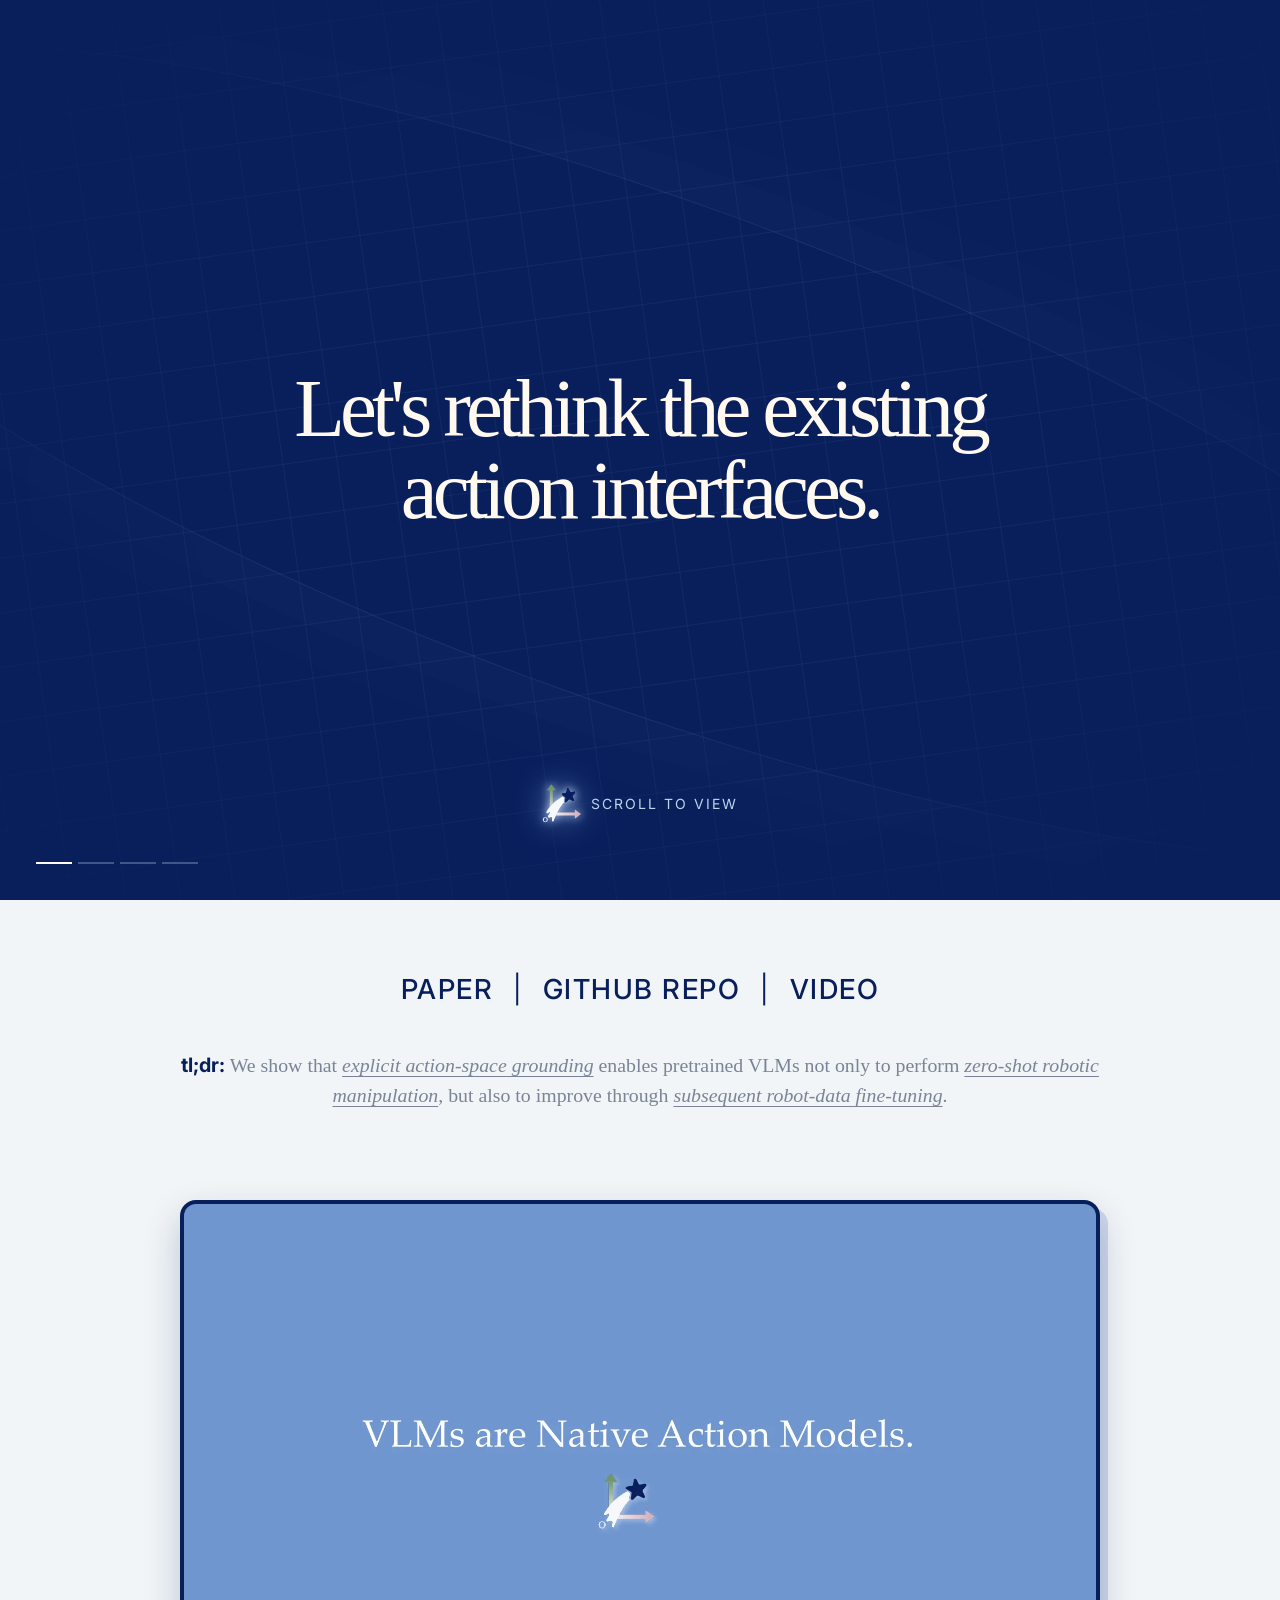
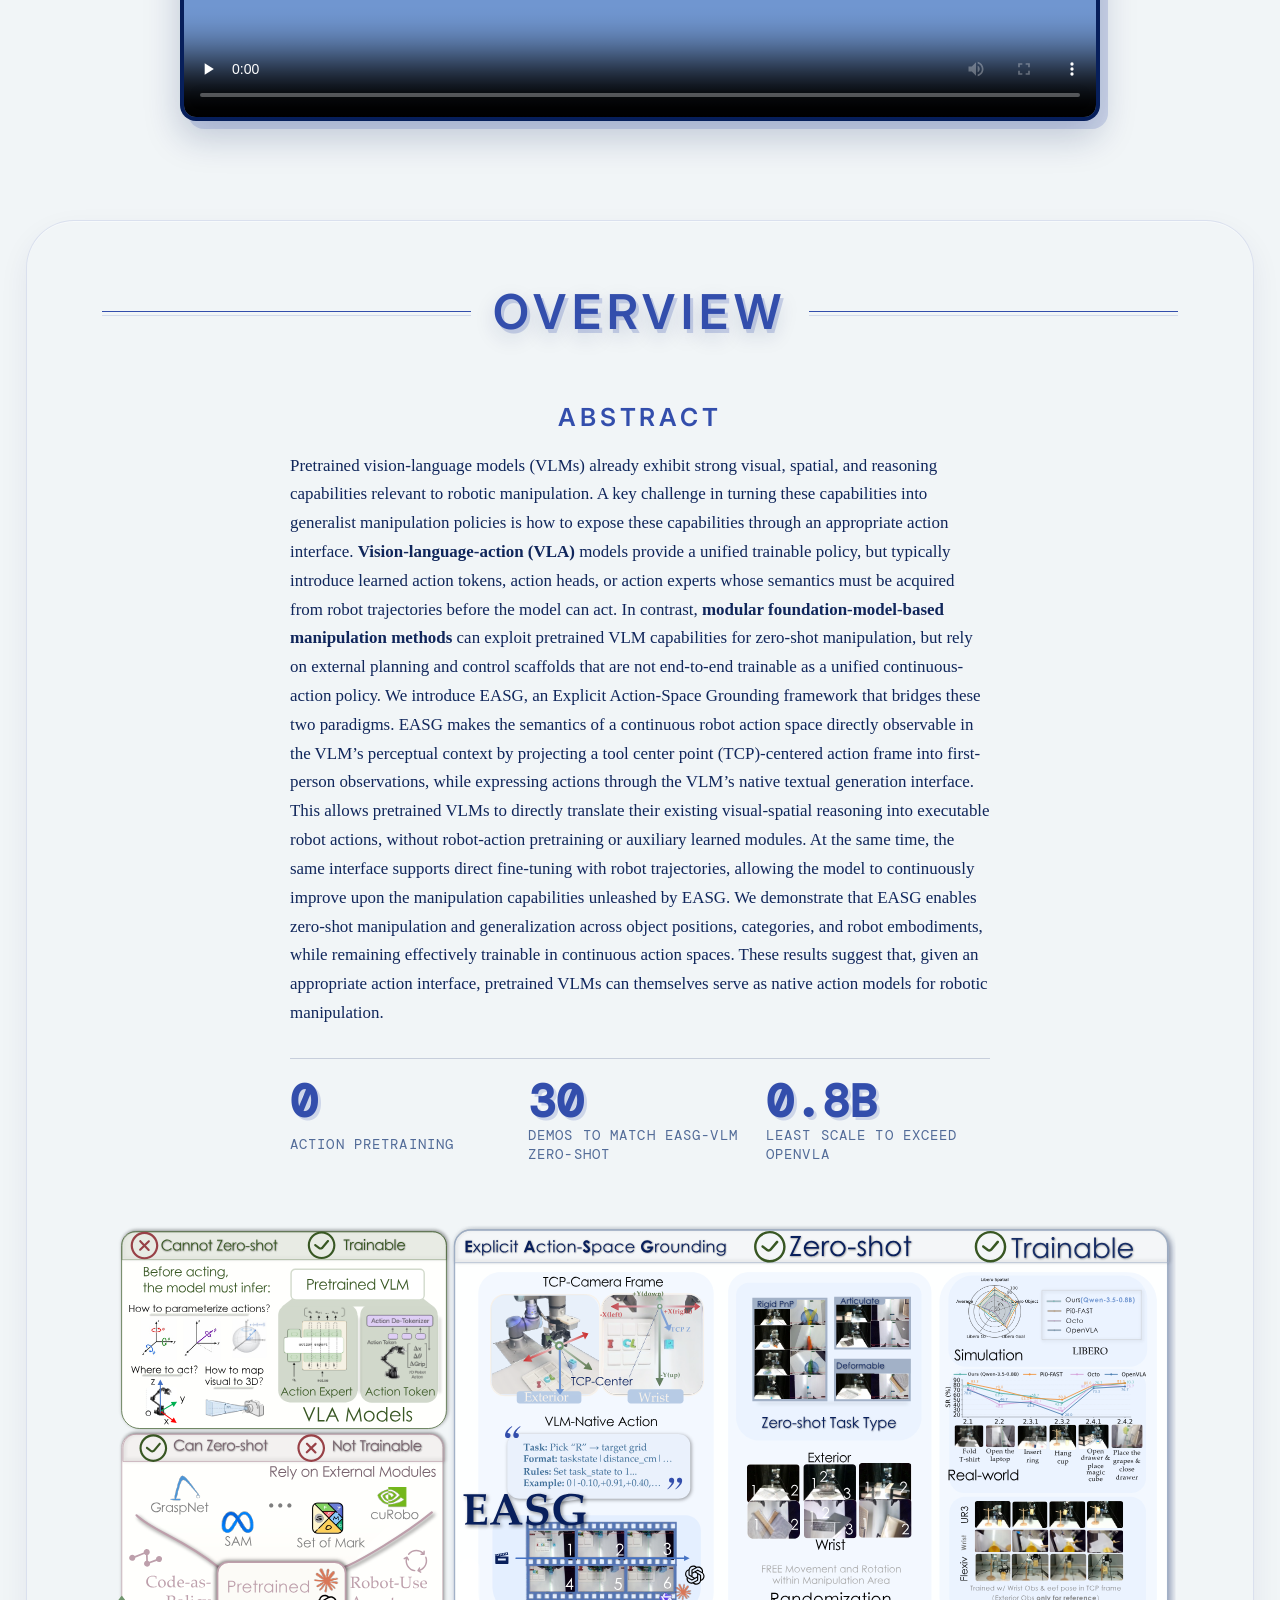
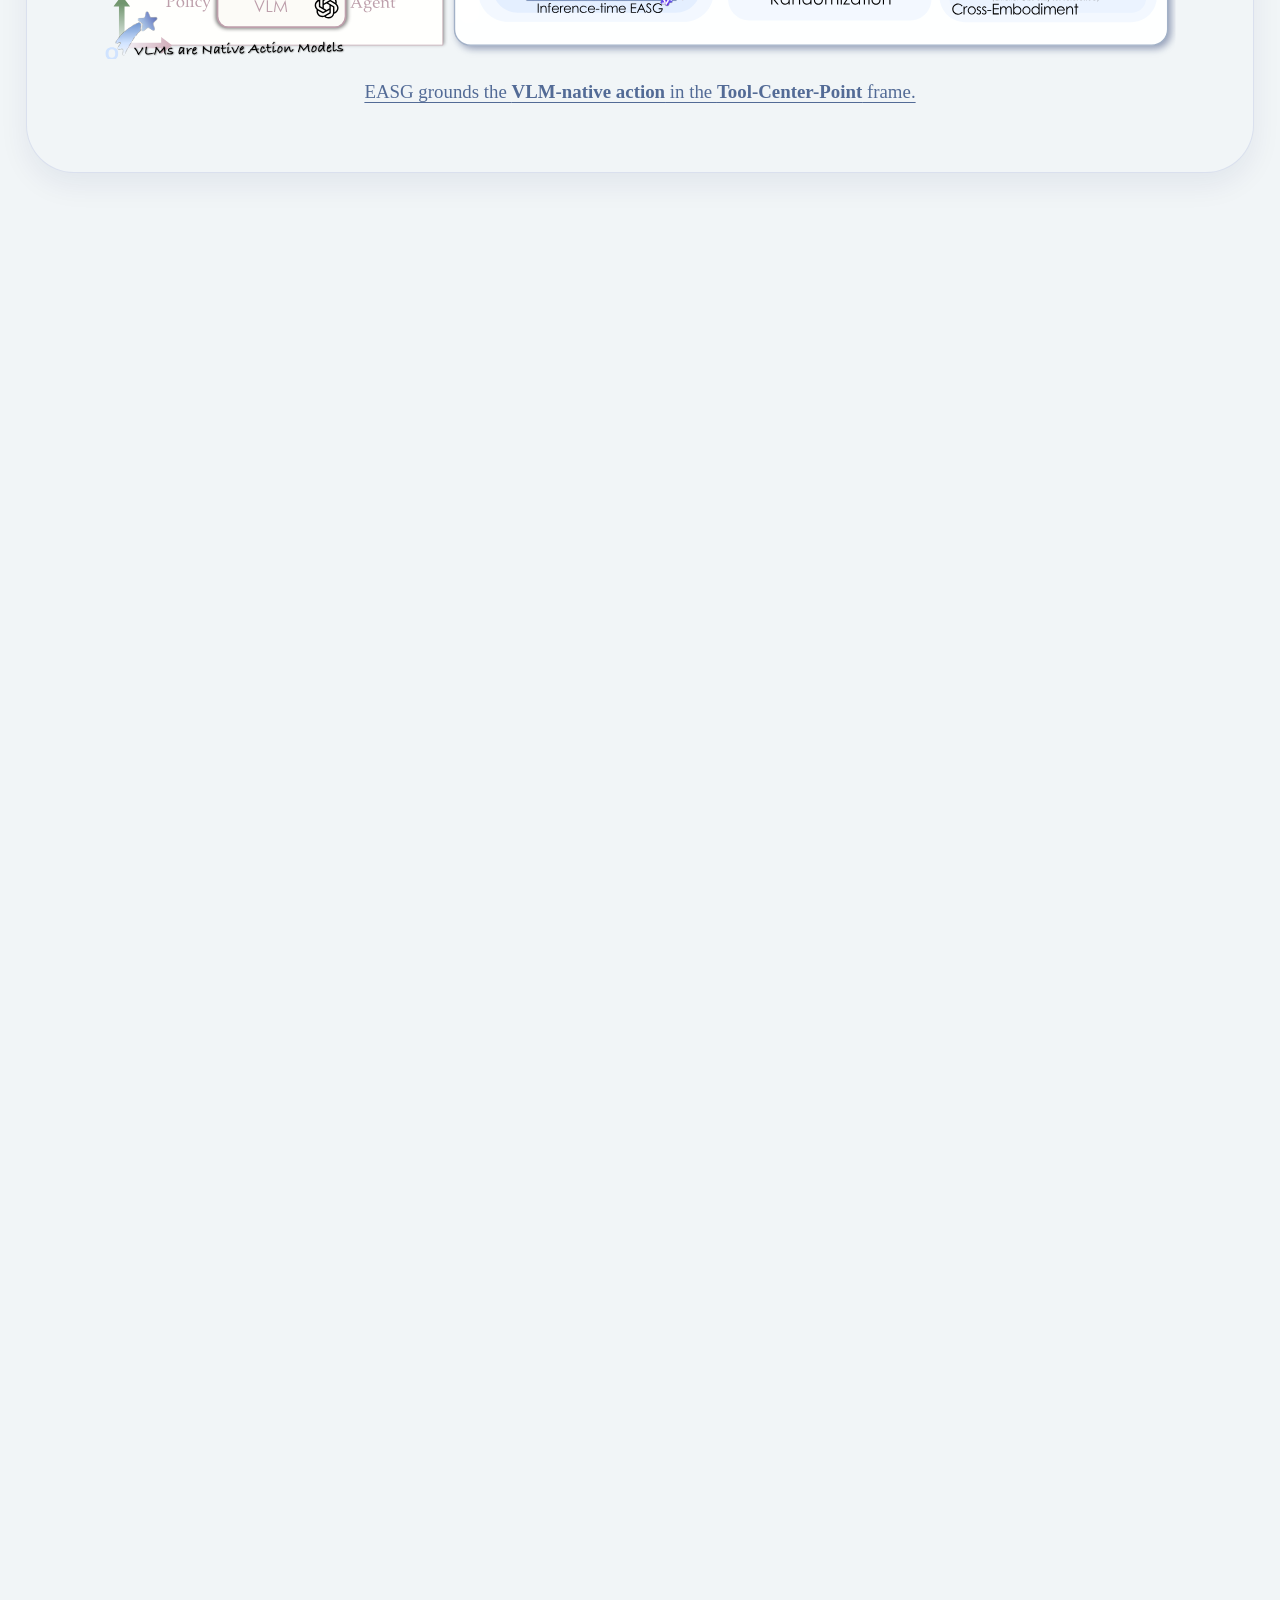
==== commit 9e160626: "Simplify LIBERO heading and reorder summary links" ====
--- a/EASG/index.html
+++ b/EASG/index.html
@@ -10,7 +10,7 @@
   <link rel="preconnect" href="https://fonts.googleapis.com">
   <link rel="preconnect" href="https://fonts.gstatic.com" crossorigin>
   <link href="https://fonts.googleapis.com/css2?family=DM+Mono:wght@400;500&family=Inter:wght@400;500;600;700&display=swap" rel="stylesheet">
-  <link rel="stylesheet" href="assets/css/easg.css?v=20261012-demo-question-v21">
+  <link rel="stylesheet" href="assets/css/easg.css?v=20261012-summary-order-v22">
 </head>
 <body>
   <div class="noise" aria-hidden="true"></div>
@@ -294,7 +294,6 @@
 
     <section class="section section-exp libero-section" id="libero" data-section="LIBERO" data-rail-copy="Qwen-3.5-0.8B approaches π₀-FAST on LIBERO.">
       <div class="section-caption"><span>LIBERO</span></div>
-      <div class="section-heading stack-note"><div><p class="eyebrow">Q2 · SIMULATION</p><h2>Fine-tuning VLMs in Simulation.</h2></div></div>
       <div class="libero-grid">
         <div class="radar-wrap">
           <svg class="radar" viewBox="0 0 420 360" role="img" aria-label="LIBERO radar comparison">
@@ -419,7 +418,6 @@
 
     <section class="section section-exp resources" id="summary" data-section="SUMMARY" data-rail-copy="Paper, code, and video.">
       <div class="section-caption"><span>SUMMARY</span></div>
-      <div class="resource-inline-links"><a href="https://arxiv.org/abs/2610.12832">PAPER</a><i>|</i><a href="https://github.com/General-Robo/EASG">GITHUB REPO</a><i>|</i><a href="https://youtu.be/DsHKnz7V4T4">VIDEO</a></div>
       <div class="summary-lower-grid">
         <div class="visitor-map-widget" aria-label="Visitor map">
           <div class="visitor-map-heading">VISITORS</div>
@@ -441,6 +439,7 @@
 }</code></pre>
         </div>
       </div>
+      <div class="resource-inline-links"><a href="https://arxiv.org/abs/2610.12832">PAPER</a><i>|</i><a href="https://github.com/General-Robo/EASG">GITHUB REPO</a><i>|</i><a href="https://youtu.be/DsHKnz7V4T4">VIDEO</a></div>
     </section>
     <section class="project-outro" aria-label="Project conclusion">
       <p class="outro-statement">VLMs are Native Action Models.</p>
--- a/EASG/assets/css/easg.css
+++ b/EASG/assets/css/easg.css
@@ -486,11 +486,12 @@
   color: #fff;
   font: 400 clamp(1.25rem, 2vw, 1.75rem)/1.2 var(--sans);
   letter-spacing: .04em;
+  margin: 52px auto 0;
 }
 .resource-inline-links a { text-decoration: none; }
 .resource-inline-links a:hover { color: #fff; text-decoration: underline; text-underline-offset: 6px; }
 .resource-inline-links i { color: #fff; font-style: normal; font-weight: 400; }
-.summary-lower-grid { width: min(100%, 1080px); margin: 52px auto 0; display: grid; grid-template-columns: 340px minmax(0, 1fr); gap: 30px; align-items: stretch; }
+.summary-lower-grid { width: min(100%, 1080px); margin: 0 auto; display: grid; grid-template-columns: 340px minmax(0, 1fr); gap: 30px; align-items: stretch; }
 .visitor-map-widget { width: 100%; margin: 0; padding: 16px 18px 18px; display: flex; flex-direction: column; justify-content: center; overflow: hidden; border: 1px solid rgba(255,255,255,.42); border-radius: 20px; background: rgba(255,255,255,.18); box-shadow: 0 12px 28px rgba(8,31,92,.12); }
 .visitor-map-heading { margin-bottom: 13px; color: #fff; font: 500 12px/1 var(--sans); letter-spacing: .14em; }
 .visitor-map-embed { width: 100%; min-height: 150px; display: flex; align-items: center; justify-content: center; overflow: hidden; border-radius: 12px; }
